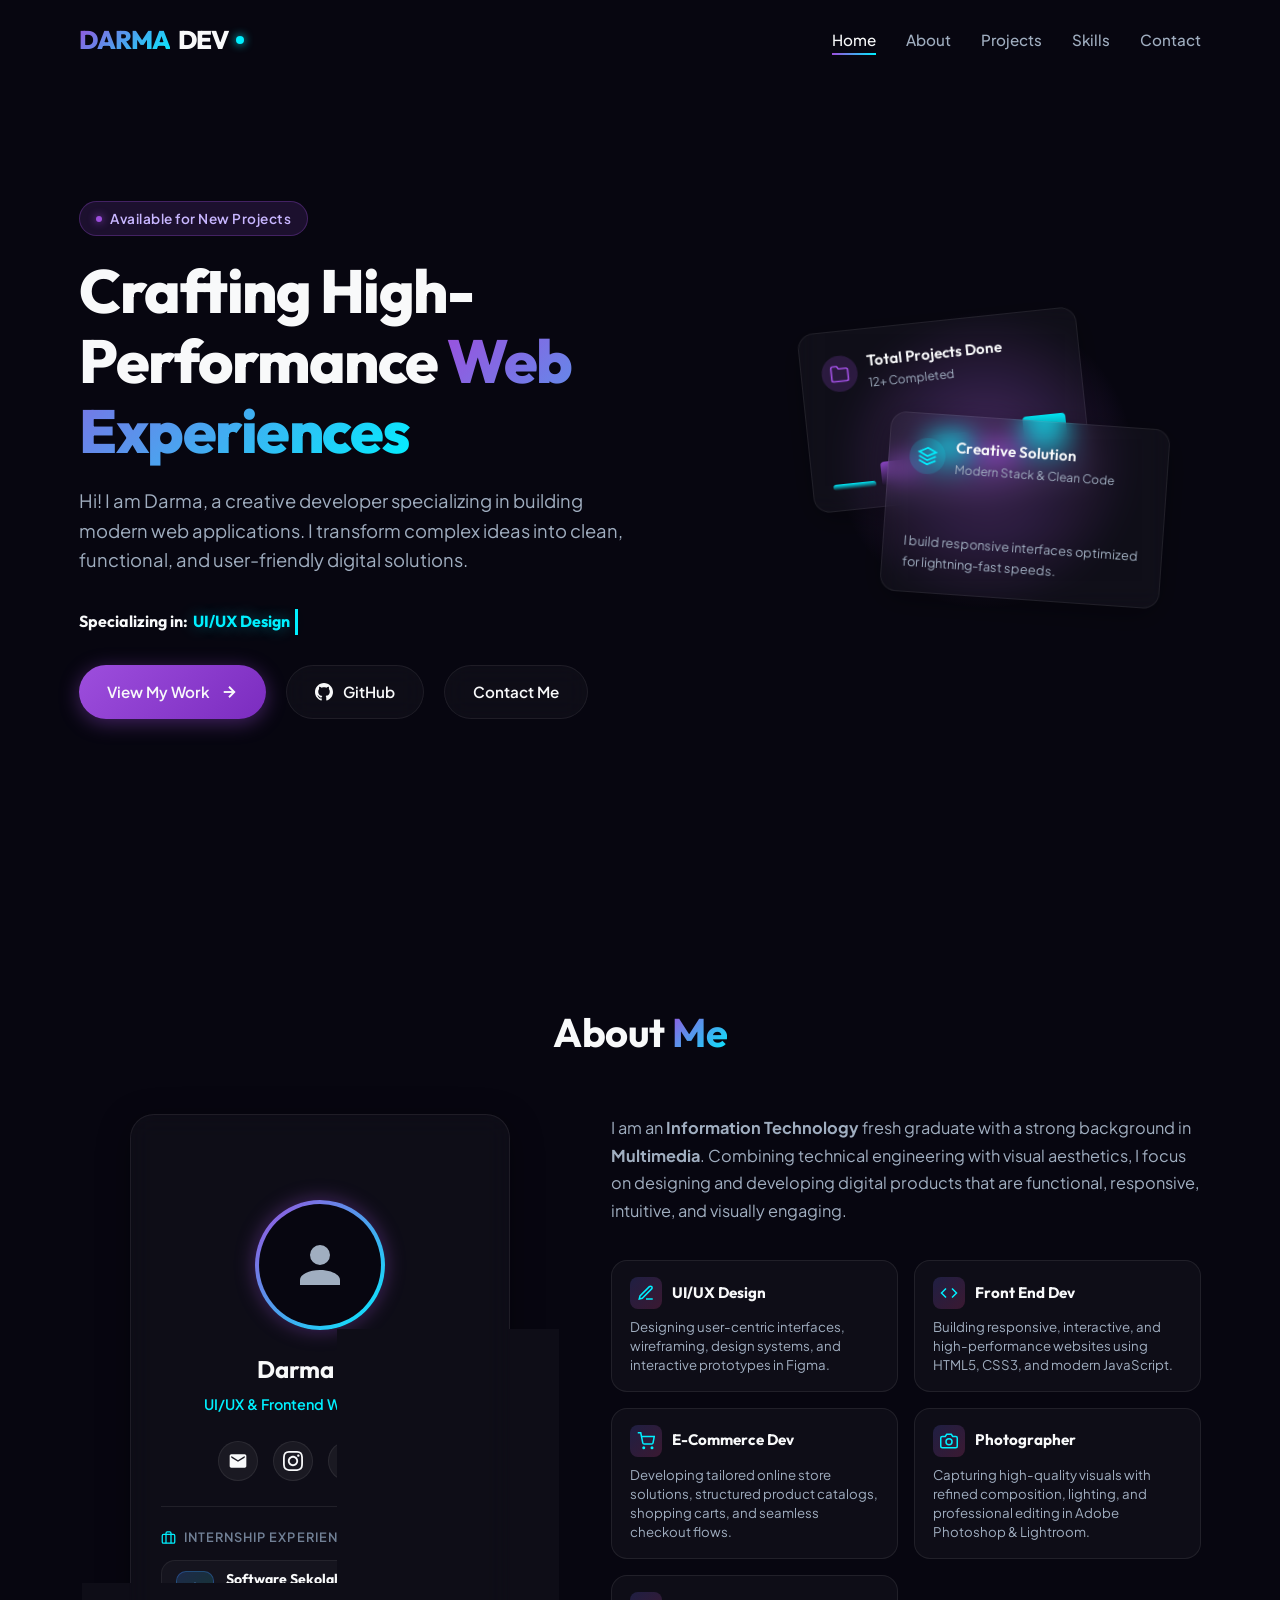
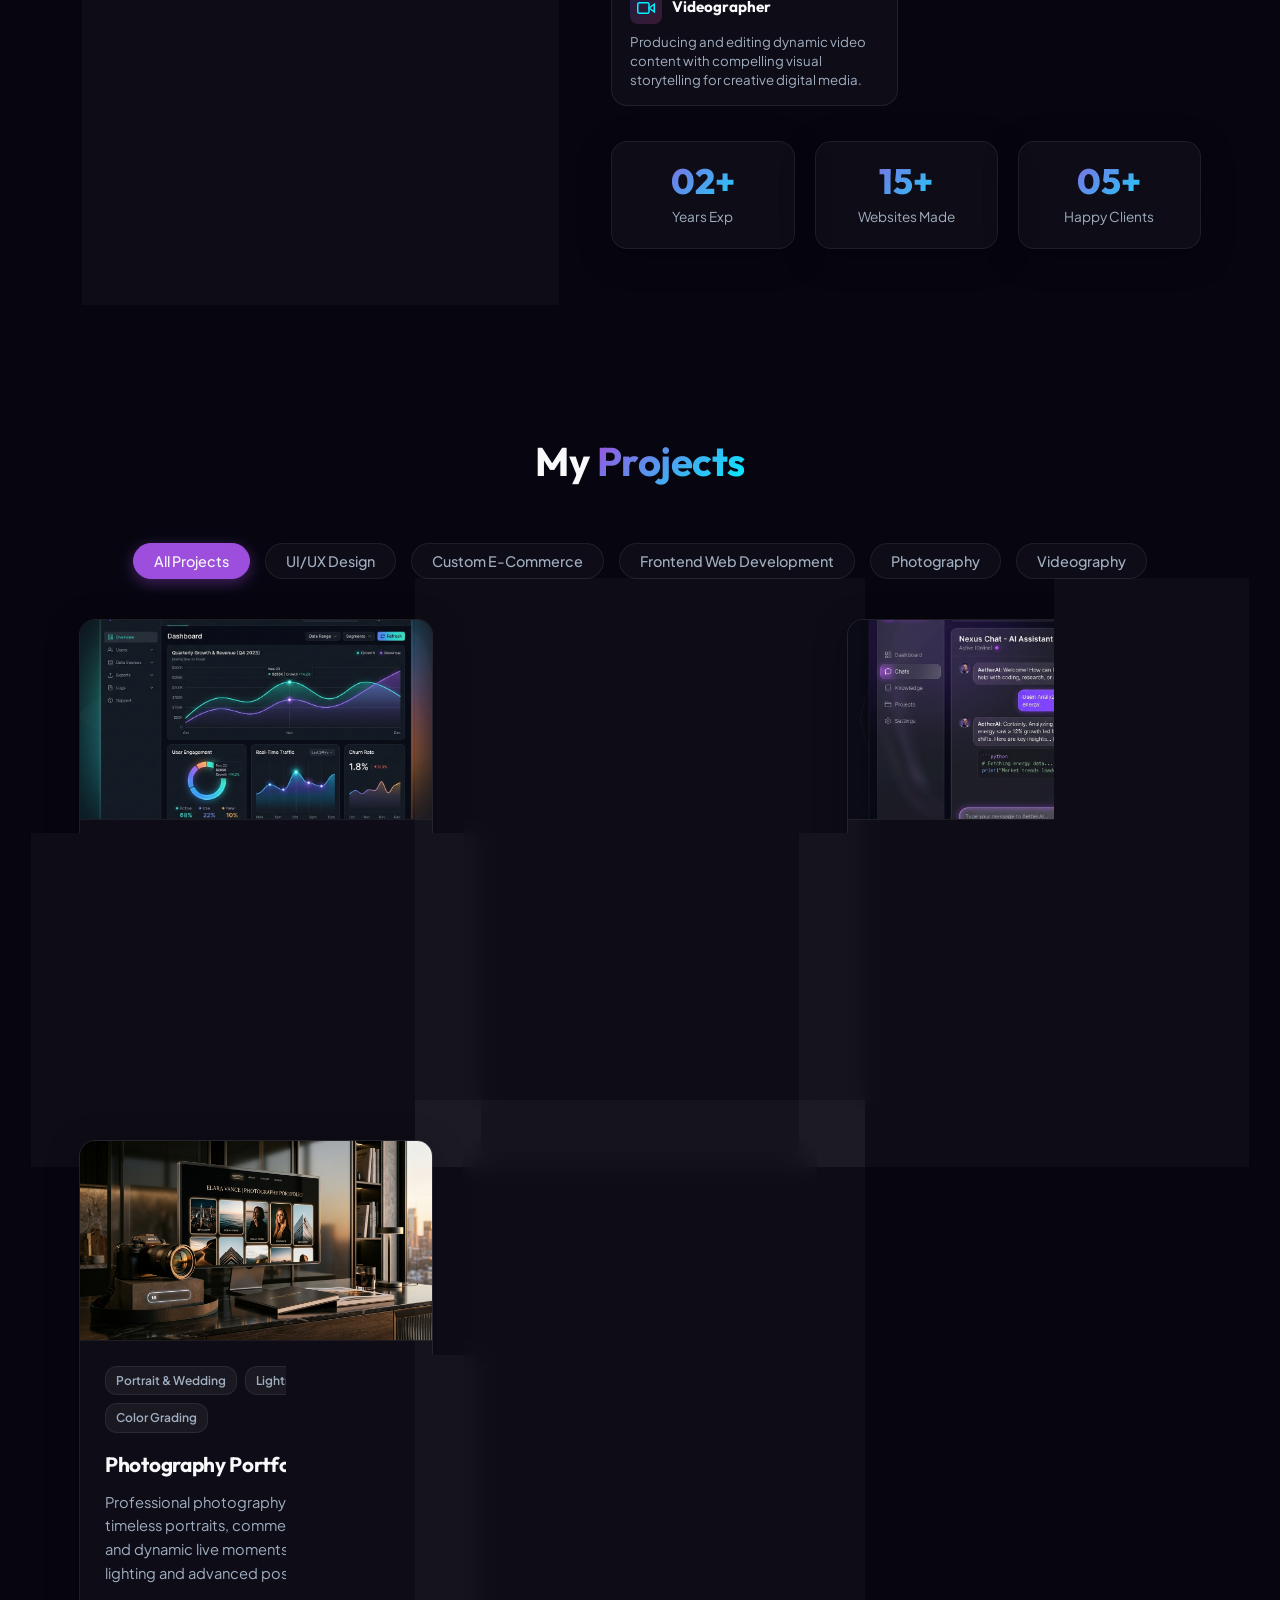
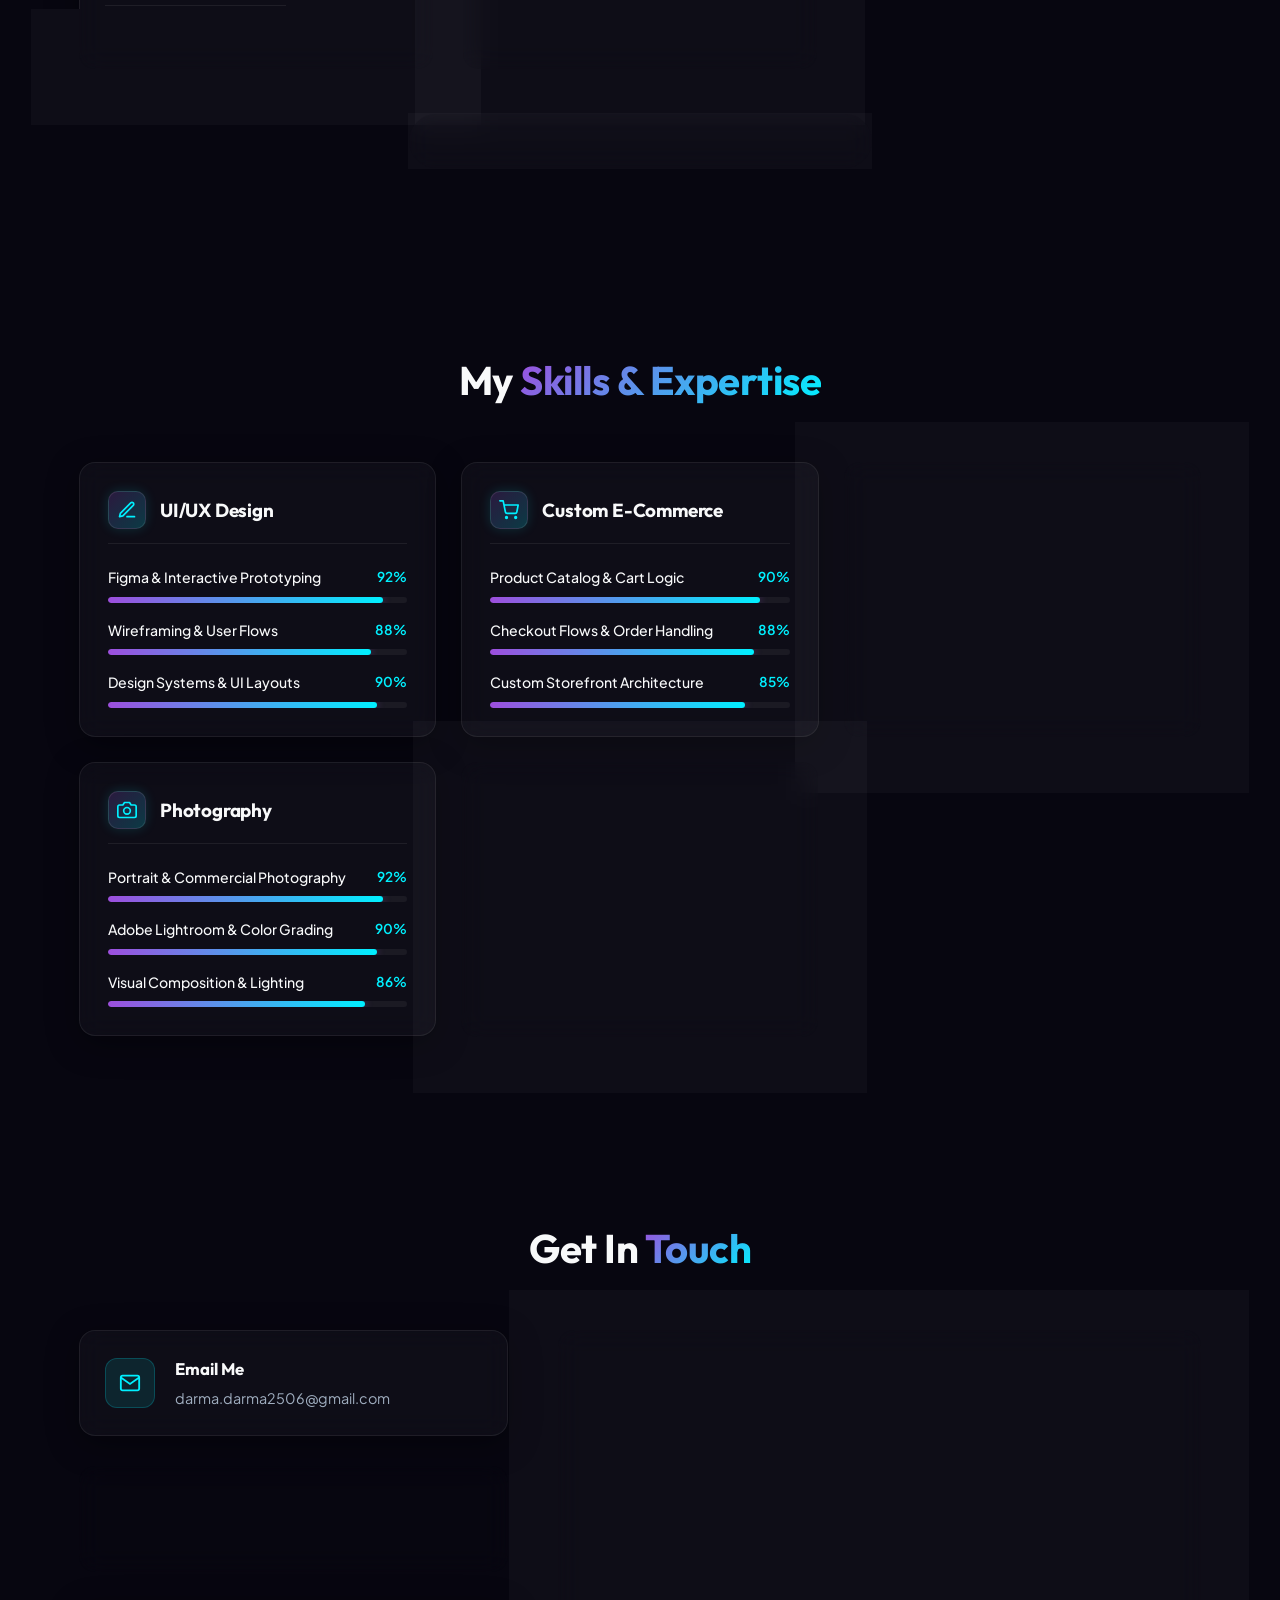
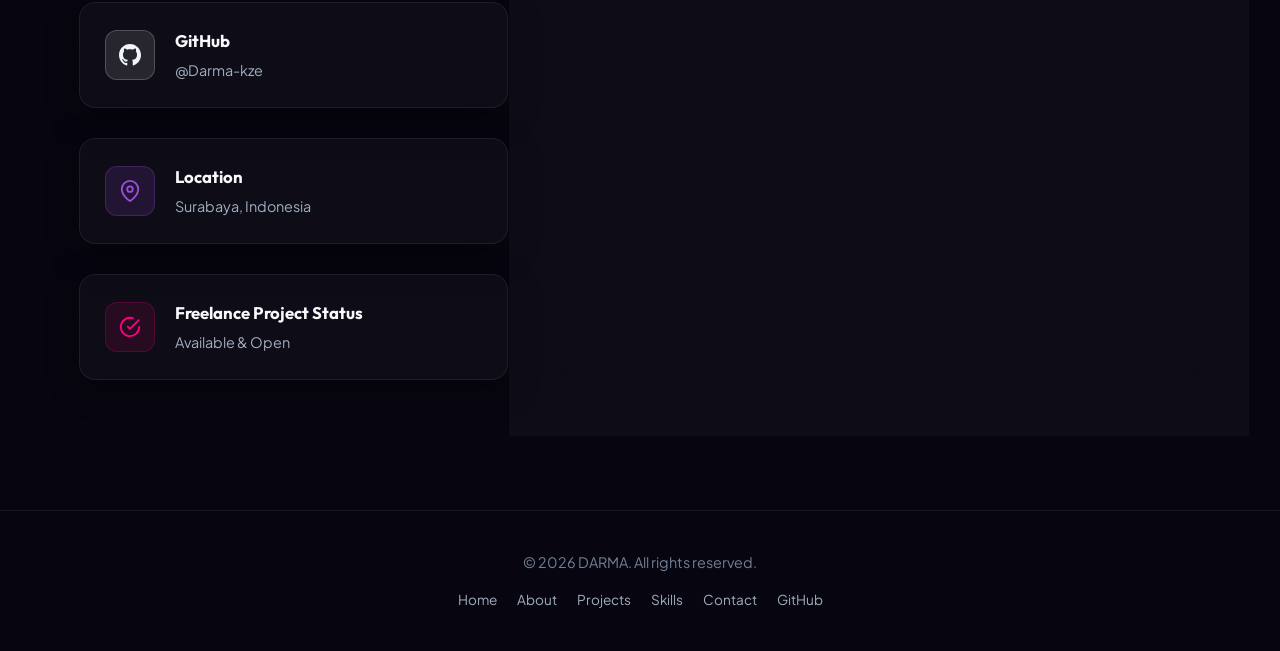
==== index.html @ d7060929 "first commit" ====
<!DOCTYPE html>
<html lang="en">

<head>
  <meta charset="UTF-8">
  <meta name="viewport" content="width=device-width, initial-scale=1.0">
  <title>Darma | Portfolio & Showcase</title>
  <meta name="description"
    content="Welcome to my premium developer portfolio showcasing high-performance websites and interactive digital solutions.">
  <link rel="stylesheet" href="styles.css">
</head>

<body>

  <!-- Background Ambient Glow Shapes -->
  <div class="ambient-glows">
    <div class="glow-1"></div>
    <div class="glow-2"></div>
    <div class="glow-3"></div>
  </div>

  <!-- Header Section -->
  <header id="header">
    <div class="container">
      <a href="#home" class="logo" id="nav-logo">
        <span>DARMA</span>DEV
        <div class="logo-dot"></div>
      </a>

      <div class="menu-btn" id="menu-btn" aria-label="Toggle menu" role="button">
        <span></span>
        <span></span>
        <span></span>
      </div>

      <nav id="nav-bar">
        <ul>
          <li><a href="#home" class="nav-link active" id="link-home">Home</a></li>
          <li><a href="#about" class="nav-link" id="link-about">About</a></li>
          <li><a href="#projects" class="nav-link" id="link-projects">Projects</a></li>
          <li><a href="#skills" class="nav-link" id="link-skills">Skills</a></li>
          <li><a href="#contact" class="nav-link" id="link-contact">Contact</a></li>
        </ul>
      </nav>
    </div>
  </header>

  <!-- Main Content -->
  <main>

    <!-- Hero Section -->
    <section id="home" class="hero">
      <div class="container hero-wrapper">
        <div class="hero-content">
          <div class="hero-tag">Available for New Projects</div>
          <h1>Crafting High-Performance <span class="gradient-text">Web Experiences</span></h1>
          <p>
            Hi! I am Darma, a creative developer specializing in building modern web applications.
            I transform complex ideas into clean, functional, and user-friendly digital solutions.
          </p>
          <div class="typing-wrapper">
            <span>Specializing in:</span>
            <span class="typed-text" id="typed-text"></span>
            <span class="cursor">&nbsp;</span>
          </div>
          <div class="hero-btns">
            <a href="#projects" class="btn btn-primary" id="hero-cta-primary">
              View My Work
              <svg width="18" height="18" viewBox="0 0 24 24" fill="none" stroke="currentColor" stroke-width="2.5">
                <line x1="5" y1="12" x2="19" y2="12"></line>
                <polyline points="12 5 19 12 12 19"></polyline>
              </svg>
            </a>
            <a href="https://github.com/Darma-kze" target="_blank" rel="noopener noreferrer" class="btn btn-secondary" id="hero-cta-github" title="GitHub: @Darma-kze">
              <svg width="18" height="18" fill="currentColor" viewBox="0 0 24 24">
                <path
                  d="M12 0c-6.626 0-12 5.373-12 12 0 5.302 3.438 9.8 8.207 11.387.599.111.793-.261.793-.577v-2.234c-3.338.726-4.033-1.416-4.033-1.416-.546-1.387-1.333-1.756-1.333-1.756-1.089-.745.083-.729.083-.729 1.205.084 1.839 1.237 1.839 1.237 1.07 1.834 2.807 1.304 3.492.997.107-.775.418-1.305.762-1.604-2.665-.305-5.467-1.334-5.467-5.931 0-1.311.469-2.381 1.236-3.221-.124-.303-.535-1.524.117-3.176 0 0 1.008-.322 3.301 1.23.957-.266 1.983-.399 3.003-.404 1.02.005 2.047.138 3.006.404 2.291-1.552 3.297-1.23 3.297-1.23.653 1.653.242 2.874.118 3.176.77.84 1.235 1.911 1.235 3.221 0 4.609-2.807 5.624-5.479 5.921.43.372.823 1.102.823 2.222v3.293c0 .319.192.694.801.576 4.765-1.589 8.199-6.086 8.199-11.386 0-6.627-5.373-12-12-12z" />
              </svg>
              GitHub
            </a>
            <a href="#contact" class="btn btn-secondary" id="hero-cta-secondary">Contact Me</a>
          </div>
        </div>

        <!-- Floating Glassmorphic Art Mockups for Visual WoW Factor -->
        <div class="hero-art">
          <div class="art-container">
            <div class="art-circle"></div>

            <div class="glass-card art-card art-card-1">
              <div class="art-badge">
                <div class="art-badge-icon">
                  <svg width="20" height="20" viewBox="0 0 24 24" fill="none" stroke="currentColor" stroke-width="2">
                    <path d="M22 19a2 2 0 0 1-2 2H4a2 2 0 0 1-2-2V5a2 2 0 0 1 2-2h5l2 3h9a2 2 0 0 1 2 2z"></path>
                  </svg>
                </div>
                <div class="art-badge-info">
                  <h4>Total Projects Done</h4>
                  <p>12+ Completed</p>
                </div>
              </div>
              <div class="art-graph">
                <div class="art-graph-bar"></div>
                <div class="art-graph-bar"></div>
                <div class="art-graph-bar"></div>
                <div class="art-graph-bar"></div>
                <div class="art-graph-bar"></div>
              </div>
            </div>

            <div class="glass-card art-card art-card-2">
              <div class="art-badge">
                <div class="art-badge-icon" style="color:var(--secondary); background:rgba(0, 240, 255, 0.15);">
                  <svg width="20" height="20" viewBox="0 0 24 24" fill="none" stroke="currentColor" stroke-width="2">
                    <polygon points="12 2 2 7 12 12 22 7 12 2"></polygon>
                    <polyline points="2 17 12 22 22 17"></polyline>
                    <polyline points="2 12 12 17 22 12"></polyline>
                  </svg>
                </div>
                <div class="art-badge-info">
                  <h4>Creative Solution</h4>
                  <p>Modern Stack & Clean Code</p>
                </div>
              </div>
              <p style="font-size: 0.8rem; color: var(--text-secondary); margin-top: 10px;">
                I build responsive interfaces optimized for lightning-fast speeds.
              </p>
            </div>

          </div>
        </div>
      </div>
    </section>

    <!-- About Section -->
    <section id="about">
      <div class="container">
        <h2 class="section-title">About <span>Me</span></h2>

        <div class="about-wrapper">
          <div class="about-img-wrapper">
            <div class="glass-card about-card">
              <div class="profile-img-container">
                <div class="profile-img">
                  <img src="https://avatars.githubusercontent.com/u/173323240?v=4" alt="Darma GitHub Avatar"
                    onerror="this.style.display='none'; document.getElementById('profile-default-svg').style.display='block';">
                  <svg id="profile-default-svg" viewBox="0 0 24 24" style="display: none;">
                    <path
                      d="M12,4A4,4 0 0,1 16,8A4,4 0 0,1 12,12A4,4 0 0,1 8,8A4,4 0 0,1 12,4M12,14C16.42,14 20,15.79 20,18V20H4V18C4,15.79 7.58,14 12,14Z" />
                  </svg>
                </div>
                <div class="profile-glow"></div>
              </div>
              <h3>Darma Dev</h3>
              <p class="role">UI/UX & Frontend Web Developer</p>

              <div class="social-links">
                <a href="mailto:darma.darma2506@gmail.com" class="social-icon" aria-label="Gmail"
                  title="Gmail: darma.darma2506@gmail.com">
                  <svg width="20" height="20" fill="currentColor" viewBox="0 0 24 24">
                    <path
                      d="M20 4H4c-1.1 0-1.99.9-1.99 2L2 18c0 1.1.9 2 2 2h16c1.1 0 2-.9 2-2V6c0-1.1-.9-2-2-2zm0 4l-8 5-8-5V6l8 5 8-5v2z" />
                  </svg>
                </a>
                <a href="https://www.instagram.com/adarmaen" target="_blank" rel="noopener noreferrer"
                  class="social-icon" aria-label="Instagram" title="Instagram: @adarmaen">
                  <svg width="20" height="20" fill="currentColor" viewBox="0 0 24 24">
                    <path
                      d="M12 2.163c3.204 0 3.584.012 4.85.07 3.252.148 4.771 1.691 4.919 4.919.058 1.265.069 1.645.069 4.849 0 3.205-.012 3.584-.069 4.849-.149 3.225-1.664 4.771-4.919 4.919-1.266.058-1.644.07-4.85.07-3.204 0-3.584-.012-4.849-.07-3.26-.149-4.771-1.699-4.919-4.92-.058-1.265-.07-1.644-.07-4.849 0-3.204.013-3.583.07-4.849.149-3.227 1.664-4.771 4.919-4.919 1.266-.057 1.645-.069 4.849-.069zm0-2.163c-3.259 0-3.667.014-4.947.072-4.358.2-6.78 2.618-6.98 6.98-.059 1.281-.073 1.689-.073 4.948 0 3.259.014 3.668.072 4.948.2 4.358 2.618 6.78 6.98 6.98 1.281.058 1.689.072 4.948.072 3.259 0 3.668-.014 4.948-.072 4.354-.2 6.782-2.618 6.979-6.98.059-1.28.073-1.689.073-4.948 0-3.259-.014-3.667-.072-4.947-.196-4.354-2.617-6.78-6.979-6.98-1.281-.059-1.69-.073-4.949-.073zm0 5.838c-3.403 0-6.162 2.759-6.162 6.162s2.759 6.163 6.162 6.163 6.162-2.759 6.162-6.163c0-3.403-2.759-6.162-6.162-6.162zm0 10.162c-2.209 0-4-1.79-4-4 0-2.209 1.791-4 4-4s4 1.791 4 4c0 2.21-1.791 4-4 4zm6.406-11.845c-.796 0-1.441.645-1.441 1.44s.645 1.44 1.441 1.44c.795 0 1.439-.645 1.439-1.44s-.644-1.44-1.439-1.44z" />
                  </svg>
                </a>
                <a href="https://github.com/Darma-kze" target="_blank" rel="noopener noreferrer"
                  class="social-icon" aria-label="GitHub" title="GitHub: @Darma-kze">
                  <svg width="20" height="20" fill="currentColor" viewBox="0 0 24 24">
                    <path
                      d="M12 0c-6.626 0-12 5.373-12 12 0 5.302 3.438 9.8 8.207 11.387.599.111.793-.261.793-.577v-2.234c-3.338.726-4.033-1.416-4.033-1.416-.546-1.387-1.333-1.756-1.333-1.756-1.089-.745.083-.729.083-.729 1.205.084 1.839 1.237 1.839 1.237 1.07 1.834 2.807 1.304 3.492.997.107-.775.418-1.305.762-1.604-2.665-.305-5.467-1.334-5.467-5.931 0-1.311.469-2.381 1.236-3.221-.124-.303-.535-1.524.117-3.176 0 0 1.008-.322 3.301 1.23.957-.266 1.983-.399 3.003-.404 1.02.005 2.047.138 3.006.404 2.291-1.552 3.297-1.23 3.297-1.23.653 1.653.242 2.874.118 3.176.77.84 1.235 1.911 1.235 3.221 0 4.609-2.807 5.624-5.479 5.921.43.372.823 1.102.823 2.222v3.293c0 .319.192.694.801.576 4.765-1.589 8.199-6.086 8.199-11.386 0-6.627-5.373-12-12-12z" />
                  </svg>
                </a>
                <a href="#" class="social-icon" aria-label="LinkedIn">
                  <svg width="20" height="20" fill="currentColor" viewBox="0 0 24 24">
                    <path
                      d="M19 0h-14c-2.761 0-5 2.239-5 5v14c0 2.761 2.239 5 5 5h14c2.762 0 5-2.239 5-5v-14c0-2.761-2.238-5-5-5zm-11 19h-3v-11h3v11zm-1.5-12.268c-.966 0-1.75-.779-1.75-1.75s.784-1.75 1.75-1.75 1.75.779 1.75 1.75-.784 1.75-1.75 1.75zm13.5 12.268h-3v-5.604c0-3.368-4-3.113-4 0v5.604h-3v-11h3v1.765c1.396-2.586 7-2.777 7 2.476v6.759z" />
                  </svg>
                </a>
              </div>

              <!-- Internship Experience Section -->
              <div class="card-experience">
                <div class="exp-title">
                  <svg width="15" height="15" viewBox="0 0 24 24" fill="none" stroke="currentColor" stroke-width="2">
                    <rect x="2" y="7" width="20" height="14" rx="2" ry="2"></rect>
                    <path d="M16 21V5a2 2 0 0 0-2-2h-4a2 2 0 0 0-2 2v16"></path>
                  </svg>
                  <span>Internship Experience</span>
                </div>

                <div class="exp-list">
                  <a href="https://softwaresekolah.com/" target="_blank" rel="noopener noreferrer" class="exp-item" title="Visit Software Sekolah Website">
                    <div class="exp-logo logo-softwaresekolah">
                      <!-- Software Sekolah Logo Icon (Graduation Cap + Code) -->
                      <svg width="22" height="22" viewBox="0 0 24 24" fill="none" stroke="currentColor" stroke-width="2">
                        <path d="M22 10v6M2 10l10-5 10 5-10 5z"></path>
                        <path d="M6 12v5c3 3 9 3 12 0v-5"></path>
                      </svg>
                    </div>
                    <div class="exp-info">
                      <h5>Software Sekolah</h5>
                      <span class="exp-role">Intern Developer & Design</span>
                    </div>
                    <div class="exp-arrow">
                      <svg width="14" height="14" viewBox="0 0 24 24" fill="none" stroke="currentColor" stroke-width="2.5">
                        <path d="M7 17L17 7"></path>
                        <path d="M7 7h10v10"></path>
                      </svg>
                    </div>
                  </a>

                  <a href="https://inosoft.id/" target="_blank" rel="noopener noreferrer" class="exp-item" title="Visit PT. Inosoft Trans Sistem Website">
                    <div class="exp-logo logo-inosoft">
                      <!-- Inosoft Trans Sistem Logo Icon (Tech Grid System) -->
                      <svg width="22" height="22" viewBox="0 0 24 24" fill="none" stroke="currentColor" stroke-width="2">
                        <rect x="3" y="3" width="7" height="7" rx="1.5"></rect>
                        <rect x="14" y="3" width="7" height="7" rx="1.5"></rect>
                        <rect x="3" y="14" width="7" height="7" rx="1.5"></rect>
                        <rect x="14" y="14" width="7" height="7" rx="1.5"></rect>
                      </svg>
                    </div>
                    <div class="exp-info">
                      <h5>PT. Inosoft Trans Sistem</h5>
                      <span class="exp-role">Software Engineer Intern</span>
                    </div>
                    <div class="exp-arrow">
                      <svg width="14" height="14" viewBox="0 0 24 24" fill="none" stroke="currentColor" stroke-width="2.5">
                        <path d="M7 17L17 7"></path>
                        <path d="M7 7h10v10"></path>
                      </svg>
                    </div>
                  </a>

                  <a href="https://www.instagram.com/cortezphotography/" target="_blank" rel="noopener noreferrer" class="exp-item" title="Visit Cortez Photography Instagram">
                    <div class="exp-logo logo-cortez">
                      <!-- Cortez Photography Logo Icon (Camera Aperture / Lens) -->
                      <svg width="22" height="22" viewBox="0 0 24 24" fill="none" stroke="currentColor" stroke-width="2">
                        <path d="M23 19a2 2 0 0 1-2 2H3a2 2 0 0 1-2-2V8a2 2 0 0 1 2-2h4l2-3h6l2 3h4a2 2 0 0 1 2 2z"></path>
                        <circle cx="12" cy="13" r="4"></circle>
                      </svg>
                    </div>
                    <div class="exp-info">
                      <h5>Cortez Photography</h5>
                      <span class="exp-role">Photography & Media Intern</span>
                    </div>
                    <div class="exp-arrow">
                      <svg width="14" height="14" viewBox="0 0 24 24" fill="none" stroke="currentColor" stroke-width="2.5">
                        <path d="M7 17L17 7"></path>
                        <path d="M7 7h10v10"></path>
                      </svg>
                    </div>
                  </a>
                </div>
              </div>
            </div>
          </div>

          <div class="about-info">
            <p class="about-bio">
              I am an <strong>Information Technology</strong> fresh graduate with a strong background in <strong>Multimedia</strong>. Combining technical engineering with visual aesthetics, I focus on designing and developing digital products that are functional, responsive, intuitive, and visually engaging.
            </p>

            <!-- Focus Pillars -->
            <div class="about-pillars">
              <div class="pillar-card">
                <div class="pillar-header">
                  <div class="pillar-icon">
                    <svg viewBox="0 0 24 24" fill="none" stroke="currentColor" stroke-width="2">
                      <path d="M12 20h9"></path>
                      <path d="M16.5 3.5a2.121 2.121 0 0 1 3 3L7 19l-4 1 1-4L16.5 3.5z"></path>
                    </svg>
                  </div>
                  <h4>UI/UX Design</h4>
                </div>
                <p>Designing user-centric interfaces, wireframing, design systems, and interactive prototypes in Figma.</p>
              </div>

              <div class="pillar-card">
                <div class="pillar-header">
                  <div class="pillar-icon">
                    <svg viewBox="0 0 24 24" fill="none" stroke="currentColor" stroke-width="2">
                      <polyline points="16 18 22 12 16 6"></polyline>
                      <polyline points="8 6 2 12 8 18"></polyline>
                    </svg>
                  </div>
                  <h4>Front End Dev</h4>
                </div>
                <p>Building responsive, interactive, and high-performance websites using HTML5, CSS3, and modern JavaScript.</p>
              </div>

              <div class="pillar-card">
                <div class="pillar-header">
                  <div class="pillar-icon">
                    <svg viewBox="0 0 24 24" fill="none" stroke="currentColor" stroke-width="2">
                      <circle cx="9" cy="21" r="1"></circle>
                      <circle cx="20" cy="21" r="1"></circle>
                      <path d="M1 1h4l2.68 13.39a2 2 0 0 0 2 1.61h9.72a2 2 0 0 0 2-1.61L23 6H6"></path>
                    </svg>
                  </div>
                  <h4>E-Commerce Dev</h4>
                </div>
                <p>Developing tailored online store solutions, structured product catalogs, shopping carts, and seamless checkout flows.</p>
              </div>

              <div class="pillar-card">
                <div class="pillar-header">
                  <div class="pillar-icon">
                    <svg viewBox="0 0 24 24" fill="none" stroke="currentColor" stroke-width="2">
                      <path d="M23 19a2 2 0 0 1-2 2H3a2 2 0 0 1-2-2V8a2 2 0 0 1 2-2h4l2-3h6l2 3h4a2 2 0 0 1 2 2z"></path>
                      <circle cx="12" cy="13" r="4"></circle>
                    </svg>
                  </div>
                  <h4>Photographer</h4>
                </div>
                <p>Capturing high-quality visuals with refined composition, lighting, and professional editing in Adobe Photoshop & Lightroom.</p>
              </div>

              <div class="pillar-card">
                <div class="pillar-header">
                  <div class="pillar-icon">
                    <svg viewBox="0 0 24 24" fill="none" stroke="currentColor" stroke-width="2">
                      <polygon points="23 7 16 12 23 17 23 7"></polygon>
                      <rect x="1" y="5" width="15" height="14" rx="2" ry="2"></rect>
                    </svg>
                  </div>
                  <h4>Videographer</h4>
                </div>
                <p>Producing and editing dynamic video content with compelling visual storytelling for creative digital media.</p>
              </div>
            </div>

            <div class="about-stats">
              <div class="glass-card stat-item">
                <h4>02+</h4>
                <p>Years Exp</p>
              </div>
              <div class="glass-card stat-item">
                <h4>15+</h4>
                <p>Websites Made</p>
              </div>
              <div class="glass-card stat-item">
                <h4>05+</h4>
                <p>Happy Clients</p>
              </div>
            </div>
          </div>
        </div>
      </div>
    </section>

    <!-- Projects Section -->
    <section id="projects">
      <div class="container">
        <h2 class="section-title">My <span>Projects</span></h2>

        <div class="projects-filter">
          <button class="filter-btn active" data-filter="all" id="btn-filter-all">All Projects</button>
          <button class="filter-btn" data-filter="uiux" id="btn-filter-uiux">UI/UX Design</button>
          <button class="filter-btn" data-filter="ecommerce" id="btn-filter-ecom">Custom E-Commerce</button>
          <button class="filter-btn" data-filter="frontend" id="btn-filter-frontend">Frontend Web Development</button>
          <button class="filter-btn" data-filter="photography" id="btn-filter-photo">Photography</button>
          <button class="filter-btn" data-filter="videography" id="btn-filter-video">Videography</button>
        </div>

        <div class="projects-grid" id="projects-grid">

          <!-- Project 1: UI/UX Design -->
          <div class="glass-card project-card" data-category="uiux">
            <div class="project-img-wrapper">
              <img src="assets/project_saas.png" alt="UI/UX Design Showcase Mockup">
              <div class="project-overlay">
                <a href="project-uiux.html" class="project-link-btn" aria-label="Demo Link" title="Lihat Detail Proyek">
                  <svg width="22" height="22" viewBox="0 0 24 24" fill="none" stroke="currentColor" stroke-width="2">
                    <path d="M18 13v6a2 2 0 0 1-2 2H5a2 2 0 0 1-2-2V8a2 2 0 0 1 2-2h6"></path>
                    <polyline points="15 3 21 3 21 9"></polyline>
                    <line x1="10" y1="14" x2="21" y2="3"></line>
                  </svg>
                </a>
                <a href="https://github.com/Darma-kze" target="_blank" rel="noopener noreferrer" class="project-link-btn" aria-label="GitHub Repository" title="GitHub Code">
                  <svg width="20" height="20" fill="currentColor" viewBox="0 0 24 24">
                    <path d="M12 0c-6.626 0-12 5.373-12 12 0 5.302 3.438 9.8 8.207 11.387.599.111.793-.261.793-.577v-2.234c-3.338.726-4.033-1.416-4.033-1.416-.546-1.387-1.333-1.756-1.333-1.756-1.089-.745.083-.729.083-.729 1.205.084 1.839 1.237 1.839 1.237 1.07 1.834 2.807 1.304 3.492.997.107-.775.418-1.305.762-1.604-2.665-.305-5.467-1.334-5.467-5.931 0-1.311.469-2.381 1.236-3.221-.124-.303-.535-1.524.117-3.176 0 0 1.008-.322 3.301 1.23.957-.266 1.983-.399 3.003-.404 1.02.005 2.047.138 3.006.404 2.291-1.552 3.297-1.23 3.297-1.23.653 1.653.242 2.874.118 3.176.77.84 1.235 1.911 1.235 3.221 0 4.609-2.807 5.624-5.479 5.921.43.372.823 1.102.823 2.222v3.293c0 .319.192.694.801.576 4.765-1.589 8.199-6.086 8.199-11.386 0-6.627-5.373-12-12-12z"/>
                  </svg>
                </a>
              </div>
            </div>
            <div class="project-content">
              <div class="project-tags">
                <span class="project-tag">Figma</span>
                <span class="project-tag">UI/UX Design</span>
                <span class="project-tag">Prototyping</span>
              </div>
              <h3>UI/UX Design</h3>
              <p>Modern, intuitive, and functional user interface and experience design with a focus on user research, wireframing, and interactive prototypes.</p>
              <div class="project-footer">
                <a href="project-uiux.html" class="project-view-more">
                  Learn More
                  <svg width="14" height="14" viewBox="0 0 24 24" fill="none" stroke="currentColor" stroke-width="2">
                    <line x1="5" y1="12" x2="19" y2="12"></line>
                    <polyline points="12 5 19 12 12 19"></polyline>
                  </svg>
                </a>
              </div>
            </div>
          </div>

          <!-- Project 2: Custom E-Commerce -->
          <div class="glass-card project-card" data-category="ecommerce">
            <div class="project-img-wrapper">
              <img src="assets/project_ecom.png" alt="Custom E-Commerce Platform Mockup">
              <div class="project-overlay">
                <a href="project-ecommerce.html" class="project-link-btn" aria-label="Demo Link" title="Lihat Detail Proyek">
                  <svg width="22" height="22" viewBox="0 0 24 24" fill="none" stroke="currentColor" stroke-width="2">
                    <path d="M18 13v6a2 2 0 0 1-2 2H5a2 2 0 0 1-2-2V8a2 2 0 0 1 2-2h6"></path>
                    <polyline points="15 3 21 3 21 9"></polyline>
                    <line x1="10" y1="14" x2="21" y2="3"></line>
                  </svg>
                </a>
                <a href="https://github.com/Darma-kze/ARR_Cafe" target="_blank" rel="noopener noreferrer" class="project-link-btn" aria-label="GitHub Repository" title="GitHub Code">
                  <svg width="20" height="20" fill="currentColor" viewBox="0 0 24 24">
                    <path d="M12 0c-6.626 0-12 5.373-12 12 0 5.302 3.438 9.8 8.207 11.387.599.111.793-.261.793-.577v-2.234c-3.338.726-4.033-1.416-4.033-1.416-.546-1.387-1.333-1.756-1.333-1.756-1.089-.745.083-.729.083-.729 1.205.084 1.839 1.237 1.839 1.237 1.07 1.834 2.807 1.304 3.492.997.107-.775.418-1.305.762-1.604-2.665-.305-5.467-1.334-5.467-5.931 0-1.311.469-2.381 1.236-3.221-.124-.303-.535-1.524.117-3.176 0 0 1.008-.322 3.301 1.23.957-.266 1.983-.399 3.003-.404 1.02.005 2.047.138 3.006.404 2.291-1.552 3.297-1.23 3.297-1.23.653 1.653.242 2.874.118 3.176.77.84 1.235 1.911 1.235 3.221 0 4.609-2.807 5.624-5.479 5.921.43.372.823 1.102.823 2.222v3.293c0 .319.192.694.801.576 4.765-1.589 8.199-6.086 8.199-11.386 0-6.627-5.373-12-12-12z"/>
                  </svg>
                </a>
              </div>
            </div>
            <div class="project-content">
              <div class="project-tags">
                <span class="project-tag">HTML</span>
                <span class="project-tag">CSS</span>
                <span class="project-tag">JavaScript</span>
              </div>
              <h3>Custom E-Commerce</h3>
              <p>Responsive custom e-commerce web platform featuring interactive shopping carts, structured product catalogs, and optimized checkout workflows.</p>
              <div class="project-footer">
                <a href="project-ecommerce.html" class="project-view-more">
                  Learn More
                  <svg width="14" height="14" viewBox="0 0 24 24" fill="none" stroke="currentColor" stroke-width="2">
                    <line x1="5" y1="12" x2="19" y2="12"></line>
                    <polyline points="12 5 19 12 12 19"></polyline>
                  </svg>
                </a>
              </div>
            </div>
          </div>

          <!-- Project 3: Frontend Web Development -->
          <div class="glass-card project-card" data-category="frontend">
            <div class="project-img-wrapper">
              <img src="assets/project_ai.png" alt="Frontend Web Development Mockup">
              <div class="project-overlay">
                <a href="project-frontend.html" class="project-link-btn" aria-label="Demo Link" title="Lihat Detail Proyek">
                  <svg width="22" height="22" viewBox="0 0 24 24" fill="none" stroke="currentColor" stroke-width="2">
                    <path d="M18 13v6a2 2 0 0 1-2 2H5a2 2 0 0 1-2-2V8a2 2 0 0 1 2-2h6"></path>
                    <polyline points="15 3 21 3 21 9"></polyline>
                    <line x1="10" y1="14" x2="21" y2="3"></line>
                  </svg>
                </a>
                <a href="https://github.com/Darma-kze/cvdarmawebporto" target="_blank" rel="noopener noreferrer" class="project-link-btn" aria-label="GitHub Repository" title="GitHub Code">
                  <svg width="20" height="20" fill="currentColor" viewBox="0 0 24 24">
                    <path d="M12 0c-6.626 0-12 5.373-12 12 0 5.302 3.438 9.8 8.207 11.387.599.111.793-.261.793-.577v-2.234c-3.338.726-4.033-1.416-4.033-1.416-.546-1.387-1.333-1.756-1.333-1.756-1.089-.745.083-.729.083-.729 1.205.084 1.839 1.237 1.839 1.237 1.07 1.834 2.807 1.304 3.492.997.107-.775.418-1.305.762-1.604-2.665-.305-5.467-1.334-5.467-5.931 0-1.311.469-2.381 1.236-3.221-.124-.303-.535-1.524.117-3.176 0 0 1.008-.322 3.301 1.23.957-.266 1.983-.399 3.003-.404 1.02.005 2.047.138 3.006.404 2.291-1.552 3.297-1.23 3.297-1.23.653 1.653.242 2.874.118 3.176.77.84 1.235 1.911 1.235 3.221 0 4.609-2.807 5.624-5.479 5.921.43.372.823 1.102.823 2.222v3.293c0 .319.192.694.801.576 4.765-1.589 8.199-6.086 8.199-11.386 0-6.627-5.373-12-12-12z"/>
                  </svg>
                </a>
              </div>
            </div>
            <div class="project-content">
              <div class="project-tags">
                <span class="project-tag">HTML5 / CSS3</span>
                <span class="project-tag">Vanilla JS</span>
                <span class="project-tag">Responsive UI</span>
              </div>
              <h3>Frontend Web Development</h3>
              <p>High-performance, interactive modern frontend web applications with cross-device responsiveness, smooth animations, and clean code architecture.</p>
              <div class="project-footer">
                <a href="project-frontend.html" class="project-view-more">
                  Learn More
                  <svg width="14" height="14" viewBox="0 0 24 24" fill="none" stroke="currentColor" stroke-width="2">
                    <line x1="5" y1="12" x2="19" y2="12"></line>
                    <polyline points="12 5 19 12 12 19"></polyline>
                  </svg>
                </a>
              </div>
            </div>
          </div>

          <!-- Project 4: Photography Portfolio -->
          <div class="glass-card project-card" data-category="photography">
            <div class="project-img-wrapper">
              <img src="assets/project_photo.png" alt="Photography Portfolio Showcase Mockup">
              <div class="project-overlay">
                <a href="project-photography.html" class="project-link-btn" aria-label="Demo Link" title="Lihat Detail Proyek">
                  <svg width="22" height="22" viewBox="0 0 24 24" fill="none" stroke="currentColor" stroke-width="2">
                    <path d="M18 13v6a2 2 0 0 1-2 2H5a2 2 0 0 1-2-2V8a2 2 0 0 1 2-2h6"></path>
                    <polyline points="15 3 21 3 21 9"></polyline>
                    <line x1="10" y1="14" x2="21" y2="3"></line>
                  </svg>
                </a>
                <a href="https://www.instagram.com/cortezphotography/" target="_blank" rel="noopener noreferrer" class="project-link-btn" aria-label="Instagram Link" title="Instagram Profile">
                  <svg width="20" height="20" fill="currentColor" viewBox="0 0 24 24">
                    <path d="M12 2.163c3.204 0 3.584.012 4.85.07 3.252.148 4.771 1.691 4.919 4.919.058 1.265.069 1.645.069 4.849 0 3.205-.012 3.584-.069 4.849-.149 3.225-1.664 4.771-4.919 4.919-1.266.058-1.644.07-4.85.07-3.204 0-3.584-.012-4.849-.07-3.26-.149-4.771-1.699-4.919-4.92-.058-1.265-.07-1.644-.07-4.849 0-3.204.013-3.583.07-4.849.149-3.227 1.664-4.771 4.919-4.919 1.266-.057 1.645-.069 4.849-.069zm0-2.163c-3.259 0-3.667.014-4.947.072-4.358.2-6.78 2.618-6.98 6.98-.059 1.281-.073 1.689-.073 4.948 0 3.259.014 3.668.072 4.948.2 4.358 2.618 6.78 6.98 6.98 1.281.058 1.689.072 4.948.072 3.259 0 3.668-.014 4.948-.072 4.354-.2 6.782-2.618 6.979-6.98.059-1.28.073-1.689.073-4.948 0-3.259-.014-3.667-.072-4.947-.196-4.354-2.617-6.78-6.979-6.98-1.281-.059-1.69-.073-4.949-.073zm0 5.838c-3.403 0-6.162 2.759-6.162 6.162s2.759 6.163 6.162 6.163 6.162-2.759 6.162-6.163c0-3.403-2.759-6.162-6.162-6.162zm0 10.162c-2.209 0-4-1.79-4-4 0-2.209 1.791-4 4-4s4 1.791 4 4c0 2.21-1.791 4-4 4zm6.406-11.845c-.796 0-1.441.645-1.441 1.44s.645 1.44 1.441 1.44c.795 0 1.439-.645 1.439-1.44s-.644-1.44-1.439-1.44z"/>
                  </svg>
                </a>
              </div>
            </div>
            <div class="project-content">
              <div class="project-tags">
                <span class="project-tag">Portrait & Wedding</span>
                <span class="project-tag">Lightroom</span>
                <span class="project-tag">Color Grading</span>
              </div>
              <h3>Photography Portfolio</h3>
              <p>Professional photography capturing timeless portraits, commercial sessions, and dynamic live moments with refined lighting and advanced post-processing.</p>
              <div class="project-footer">
                <a href="project-photography.html" class="project-view-more">
                  Learn More
                  <svg width="14" height="14" viewBox="0 0 24 24" fill="none" stroke="currentColor" stroke-width="2">
                    <line x1="5" y1="12" x2="19" y2="12"></line>
                    <polyline points="12 5 19 12 12 19"></polyline>
                  </svg>
                </a>
              </div>
            </div>
          </div>

          <!-- Project 5: Videography & Production -->
          <div class="glass-card project-card" data-category="videography">
            <div class="project-img-wrapper">
              <img src="assets/project_video.png" alt="Videography Production Mockup">
              <div class="project-overlay">
                <a href="project-videography.html" class="project-link-btn" aria-label="Demo Link" title="Lihat Detail Proyek">
                  <svg width="22" height="22" viewBox="0 0 24 24" fill="none" stroke="currentColor" stroke-width="2">
                    <path d="M18 13v6a2 2 0 0 1-2 2H5a2 2 0 0 1-2-2V8a2 2 0 0 1 2-2h6"></path>
                    <polyline points="15 3 21 3 21 9"></polyline>
                    <line x1="10" y1="14" x2="21" y2="3"></line>
                  </svg>
                </a>
                <a href="https://www.instagram.com/cortezphotography/" target="_blank" rel="noopener noreferrer" class="project-link-btn" aria-label="Instagram Link" title="Instagram Profile">
                  <svg width="20" height="20" fill="currentColor" viewBox="0 0 24 24">
                    <path d="M12 2.163c3.204 0 3.584.012 4.85.07 3.252.148 4.771 1.691 4.919 4.919.058 1.265.069 1.645.069 4.849 0 3.205-.012 3.584-.069 4.849-.149 3.225-1.664 4.771-4.919 4.919-1.266.058-1.644.07-4.85.07-3.204 0-3.584-.012-4.849-.07-3.26-.149-4.771-1.699-4.919-4.92-.058-1.265-.07-1.644-.07-4.849 0-3.204.013-3.583.07-4.849.149-3.227 1.664-4.771 4.919-4.919 1.266-.057 1.645-.069 4.849-.069zm0-2.163c-3.259 0-3.667.014-4.947.072-4.358.2-6.78 2.618-6.98 6.98-.059 1.281-.073 1.689-.073 4.948 0 3.259.014 3.668.072 4.948.2 4.358 2.618 6.78 6.98 6.98 1.281.058 1.689.072 4.948.072 3.259 0 3.668-.014 4.948-.072 4.354-.2 6.782-2.618 6.979-6.98.059-1.28.073-1.689.073-4.948 0-3.259-.014-3.667-.072-4.947-.196-4.354-2.617-6.78-6.979-6.98-1.281-.059-1.69-.073-4.949-.073zm0 5.838c-3.403 0-6.162 2.759-6.162 6.162s2.759 6.163 6.162 6.163 6.162-2.759 6.162-6.163c0-3.403-2.759-6.162-6.162-6.162zm0 10.162c-2.209 0-4-1.79-4-4 0-2.209 1.791-4 4-4s4 1.791 4 4c0 2.21-1.791 4-4 4zm6.406-11.845c-.796 0-1.441.645-1.441 1.44s.645 1.44 1.441 1.44c.795 0 1.439-.645 1.439-1.44s-.644-1.44-1.439-1.44z"/>
                  </svg>
                </a>
              </div>
            </div>
            <div class="project-content">
              <div class="project-tags">
                <span class="project-tag">Cinematic Video</span>
                <span class="project-tag">Premiere Pro</span>
                <span class="project-tag">Sound Design</span>
              </div>
              <h3>Videography & Production</h3>
              <p>High-definition cinematic video production, color grading, multi-camera editing, and motion storytelling crafted for impactful digital media campaigns.</p>
              <div class="project-footer">
                <a href="project-videography.html" class="project-view-more">
                  Learn More
                  <svg width="14" height="14" viewBox="0 0 24 24" fill="none" stroke="currentColor" stroke-width="2">
                    <line x1="5" y1="12" x2="19" y2="12"></line>
                    <polyline points="12 5 19 12 12 19"></polyline>
                  </svg>
                </a>
              </div>
            </div>
          </div>

        </div>

        <div class="projects-github-cta" style="text-align: center; margin-top: 45px;">
          <a href="https://github.com/Darma-kze?tab=repositories" target="_blank" rel="noopener noreferrer" class="btn btn-secondary" id="projects-cta-github" style="gap: 12px; padding: 14px 30px;">
            <svg width="20" height="20" fill="currentColor" viewBox="0 0 24 24">
              <path d="M12 0c-6.626 0-12 5.373-12 12 0 5.302 3.438 9.8 8.207 11.387.599.111.793-.261.793-.577v-2.234c-3.338.726-4.033-1.416-4.033-1.416-.546-1.387-1.333-1.756-1.333-1.756-1.089-.745.083-.729.083-.729 1.205.084 1.839 1.237 1.839 1.237 1.07 1.834 2.807 1.304 3.492.997.107-.775.418-1.305.762-1.604-2.665-.305-5.467-1.334-5.467-5.931 0-1.311.469-2.381 1.236-3.221-.124-.303-.535-1.524.117-3.176 0 0 1.008-.322 3.301 1.23.957-.266 1.983-.399 3.003-.404 1.02.005 2.047.138 3.006.404 2.291-1.552 3.297-1.23 3.297-1.23.653 1.653.242 2.874.118 3.176.77.84 1.235 1.911 1.235 3.221 0 4.609-2.807 5.624-5.479 5.921.43.372.823 1.102.823 2.222v3.293c0 .319.192.694.801.576 4.765-1.589 8.199-6.086 8.199-11.386 0-6.627-5.373-12-12-12z" />
            </svg>
            <span>Explore Full Repositories on GitHub (@Darma-kze)</span>
          </a>
        </div>
      </div>
    </section>

    <!-- Skills Section -->
    <section id="skills">
      <div class="container">
        <h2 class="section-title">My <span>Skills & Expertise</span></h2>

        <div class="skills-grid">

          <!-- Skill 1: UI/UX Design -->
          <div class="glass-card skill-category">
            <div class="skill-category-header">
              <div class="skill-category-icon">
                <svg viewBox="0 0 24 24" fill="none" stroke="currentColor" stroke-width="2" stroke-linecap="round" stroke-linejoin="round">
                  <path d="M12 20h9"></path>
                  <path d="M16.5 3.5a2.121 2.121 0 0 1 3 3L7 19l-4 1 1-4L16.5 3.5z"></path>
                </svg>
              </div>
              <h3>UI/UX Design</h3>
            </div>
            <div class="skill-list">
              <div class="skill-item">
                <div class="skill-info">
                  <span class="skill-name">Figma & Interactive Prototyping</span>
                  <span class="skill-pct">92%</span>
                </div>
                <div class="skill-bar-bg">
                  <div class="skill-bar-fill" data-percentage="92%"></div>
                </div>
              </div>
              <div class="skill-item">
                <div class="skill-info">
                  <span class="skill-name">Wireframing & User Flows</span>
                  <span class="skill-pct">88%</span>
                </div>
                <div class="skill-bar-bg">
                  <div class="skill-bar-fill" data-percentage="88%"></div>
                </div>
              </div>
              <div class="skill-item">
                <div class="skill-info">
                  <span class="skill-name">Design Systems & UI Layouts</span>
                  <span class="skill-pct">90%</span>
                </div>
                <div class="skill-bar-bg">
                  <div class="skill-bar-fill" data-percentage="90%"></div>
                </div>
              </div>
            </div>
          </div>

          <!-- Skill 2: Custom E-Commerce -->
          <div class="glass-card skill-category">
            <div class="skill-category-header">
              <div class="skill-category-icon">
                <svg viewBox="0 0 24 24" fill="none" stroke="currentColor" stroke-width="2" stroke-linecap="round" stroke-linejoin="round">
                  <circle cx="9" cy="21" r="1"></circle>
                  <circle cx="20" cy="21" r="1"></circle>
                  <path d="M1 1h4l2.68 13.39a2 2 0 0 0 2 1.61h9.72a2 2 0 0 0 2-1.61L23 6H6"></path>
                </svg>
              </div>
              <h3>Custom E-Commerce</h3>
            </div>
            <div class="skill-list">
              <div class="skill-item">
                <div class="skill-info">
                  <span class="skill-name">Product Catalog & Cart Logic</span>
                  <span class="skill-pct">90%</span>
                </div>
                <div class="skill-bar-bg">
                  <div class="skill-bar-fill" data-percentage="90%"></div>
                </div>
              </div>
              <div class="skill-item">
                <div class="skill-info">
                  <span class="skill-name">Checkout Flows & Order Handling</span>
                  <span class="skill-pct">88%</span>
                </div>
                <div class="skill-bar-bg">
                  <div class="skill-bar-fill" data-percentage="88%"></div>
                </div>
              </div>
              <div class="skill-item">
                <div class="skill-info">
                  <span class="skill-name">Custom Storefront Architecture</span>
                  <span class="skill-pct">85%</span>
                </div>
                <div class="skill-bar-bg">
                  <div class="skill-bar-fill" data-percentage="85%"></div>
                </div>
              </div>
            </div>
          </div>

          <!-- Skill 3: Frontend Web Development -->
          <div class="glass-card skill-category">
            <div class="skill-category-header">
              <div class="skill-category-icon">
                <svg viewBox="0 0 24 24" fill="none" stroke="currentColor" stroke-width="2" stroke-linecap="round" stroke-linejoin="round">
                  <polyline points="16 18 22 12 16 6"></polyline>
                  <polyline points="8 6 2 12 8 18"></polyline>
                </svg>
              </div>
              <h3>Frontend Web Development</h3>
            </div>
            <div class="skill-list">
              <div class="skill-item">
                <div class="skill-info">
                  <span class="skill-name">HTML5 & Semantic Structure</span>
                  <span class="skill-pct">95%</span>
                </div>
                <div class="skill-bar-bg">
                  <div class="skill-bar-fill" data-percentage="95%"></div>
                </div>
              </div>
              <div class="skill-item">
                <div class="skill-info">
                  <span class="skill-name">Modern CSS3 / Flexbox & Grid</span>
                  <span class="skill-pct">94%</span>
                </div>
                <div class="skill-bar-bg">
                  <div class="skill-bar-fill" data-percentage="94%"></div>
                </div>
              </div>
              <div class="skill-item">
                <div class="skill-info">
                  <span class="skill-name">JavaScript (ES6+ & DOM)</span>
                  <span class="skill-pct">90%</span>
                </div>
                <div class="skill-bar-bg">
                  <div class="skill-bar-fill" data-percentage="90%"></div>
                </div>
              </div>
            </div>
          </div>

          <!-- Skill 4: Photography -->
          <div class="glass-card skill-category">
            <div class="skill-category-header">
              <div class="skill-category-icon">
                <svg viewBox="0 0 24 24" fill="none" stroke="currentColor" stroke-width="2" stroke-linecap="round" stroke-linejoin="round">
                  <path d="M23 19a2 2 0 0 1-2 2H3a2 2 0 0 1-2-2V8a2 2 0 0 1 2-2h4l2-3h6l2 3h4a2 2 0 0 1 2 2z"></path>
                  <circle cx="12" cy="13" r="4"></circle>
                </svg>
              </div>
              <h3>Photography</h3>
            </div>
            <div class="skill-list">
              <div class="skill-item">
                <div class="skill-info">
                  <span class="skill-name">Portrait & Commercial Photography</span>
                  <span class="skill-pct">92%</span>
                </div>
                <div class="skill-bar-bg">
                  <div class="skill-bar-fill" data-percentage="92%"></div>
                </div>
              </div>
              <div class="skill-item">
                <div class="skill-info">
                  <span class="skill-name">Adobe Lightroom & Color Grading</span>
                  <span class="skill-pct">90%</span>
                </div>
                <div class="skill-bar-bg">
                  <div class="skill-bar-fill" data-percentage="90%"></div>
                </div>
              </div>
              <div class="skill-item">
                <div class="skill-info">
                  <span class="skill-name">Visual Composition & Lighting</span>
                  <span class="skill-pct">86%</span>
                </div>
                <div class="skill-bar-bg">
                  <div class="skill-bar-fill" data-percentage="86%"></div>
                </div>
              </div>
            </div>
          </div>

          <!-- Skill 5: Videography -->
          <div class="glass-card skill-category">
            <div class="skill-category-header">
              <div class="skill-category-icon">
                <svg viewBox="0 0 24 24" fill="none" stroke="currentColor" stroke-width="2" stroke-linecap="round" stroke-linejoin="round">
                  <polygon points="23 7 16 12 23 17 23 7"></polygon>
                  <rect x="1" y="5" width="15" height="14" rx="2" ry="2"></rect>
                </svg>
              </div>
              <h3>Videography</h3>
            </div>
            <div class="skill-list">
              <div class="skill-item">
                <div class="skill-info">
                  <span class="skill-name">Cinematic Video & Camera Work</span>
                  <span class="skill-pct">88%</span>
                </div>
                <div class="skill-bar-bg">
                  <div class="skill-bar-fill" data-percentage="88%"></div>
                </div>
              </div>
              <div class="skill-item">
                <div class="skill-info">
                  <span class="skill-name">Adobe Premiere Pro & Editing</span>
                  <span class="skill-pct">86%</span>
                </div>
                <div class="skill-bar-bg">
                  <div class="skill-bar-fill" data-percentage="86%"></div>
                </div>
              </div>
              <div class="skill-item">
                <div class="skill-info">
                  <span class="skill-name">Motion Storytelling & Sound Design</span>
                  <span class="skill-pct">85%</span>
                </div>
                <div class="skill-bar-bg">
                  <div class="skill-bar-fill" data-percentage="85%"></div>
                </div>
              </div>
            </div>
          </div>

        </div>
      </div>
    </section>

    <!-- Contact Section -->
    <section id="contact">
      <div class="container">
        <h2 class="section-title">Get In <span>Touch</span></h2>

        <div class="contact-wrapper">

          <div class="contact-info-panel">
            <a href="mailto:darma.darma2506@gmail.com" class="glass-card contact-card contact-card-link"
              aria-label="Send Email">
              <div class="contact-icon">
                <svg width="22" height="22" viewBox="0 0 24 24" fill="none" stroke="currentColor" stroke-width="2">
                  <path d="M4 4h16c1.1 0 2 .9 2 2v12c0 1.1-.9 2-2 2H4c-1.1 0-2-.9-2-2V6c0-1.1.9-2 2-2z"></path>
                  <polyline points="22,6 12,13 2,6"></polyline>
                </svg>
              </div>
              <div class="contact-details">
                <h4>Email Me</h4>
                <p class="contact-detail-link">darma.darma2506@gmail.com</p>
              </div>
            </a>

            <a href="https://www.instagram.com/adarmaen" target="_blank" rel="noopener noreferrer"
              class="glass-card contact-card contact-card-link" aria-label="Instagram Profile">
              <div class="contact-icon"
                style="color: #e1306c; background: rgba(225, 48, 108, 0.15); border-color: rgba(225, 48, 108, 0.25);">
                <svg width="22" height="22" viewBox="0 0 24 24" fill="none" stroke="currentColor" stroke-width="2">
                  <rect x="2" y="2" width="20" height="20" rx="5" ry="5"></rect>
                  <path d="M16 11.37A4 4 0 1 1 12.63 8 4 4 0 0 1 16 11.37z"></path>
                  <line x1="17.5" y1="6.5" x2="17.51" y2="6.5"></line>
                </svg>
              </div>
              <div class="contact-details">
                <h4>Instagram</h4>
                <p class="contact-detail-link">@adarmaen</p>
              </div>
            </a>

            <a href="https://github.com/Darma-kze" target="_blank" rel="noopener noreferrer"
              class="glass-card contact-card contact-card-link" aria-label="GitHub Profile">
              <div class="contact-icon"
                style="color: #f0f6fc; background: rgba(255, 255, 255, 0.1); border-color: rgba(255, 255, 255, 0.2);">
                <svg width="22" height="22" fill="currentColor" viewBox="0 0 24 24">
                  <path
                    d="M12 0c-6.626 0-12 5.373-12 12 0 5.302 3.438 9.8 8.207 11.387.599.111.793-.261.793-.577v-2.234c-3.338.726-4.033-1.416-4.033-1.416-.546-1.387-1.333-1.756-1.333-1.756-1.089-.745.083-.729.083-.729 1.205.084 1.839 1.237 1.839 1.237 1.07 1.834 2.807 1.304 3.492.997.107-.775.418-1.305.762-1.604-2.665-.305-5.467-1.334-5.467-5.931 0-1.311.469-2.381 1.236-3.221-.124-.303-.535-1.524.117-3.176 0 0 1.008-.322 3.301 1.23.957-.266 1.983-.399 3.003-.404 1.02.005 2.047.138 3.006.404 2.291-1.552 3.297-1.23 3.297-1.23.653 1.653.242 2.874.118 3.176.77.84 1.235 1.911 1.235 3.221 0 4.609-2.807 5.624-5.479 5.921.43.372.823 1.102.823 2.222v3.293c0 .319.192.694.801.576 4.765-1.589 8.199-6.086 8.199-11.386 0-6.627-5.373-12-12-12z" />
                </svg>
              </div>
              <div class="contact-details">
                <h4>GitHub</h4>
                <p class="contact-detail-link">@Darma-kze</p>
              </div>
            </a>

            <div class="glass-card contact-card">
              <div class="contact-icon"
                style="color: var(--primary); background: rgba(157, 78, 221, 0.15); border-color: rgba(157, 78, 221, 0.25);">
                <svg width="22" height="22" viewBox="0 0 24 24" fill="none" stroke="currentColor" stroke-width="2">
                  <path d="M21 10c0 7-9 13-9 13s-9-6-9-13a9 9 0 0 1 18 0z"></path>
                  <circle cx="12" cy="10" r="3"></circle>
                </svg>
              </div>
              <div class="contact-details">
                <h4>Location</h4>
                <p>Surabaya, Indonesia</p>
              </div>
            </div>

            <div class="glass-card contact-card">
              <div class="contact-icon"
                style="color: var(--accent); background: rgba(255, 0, 127, 0.1); border-color: rgba(255, 0, 127, 0.2);">
                <svg width="22" height="22" viewBox="0 0 24 24" fill="none" stroke="currentColor" stroke-width="2">
                  <path d="M22 11.08V12a10 10 0 1 1-5.93-9.14"></path>
                  <polyline points="22 4 12 14.01 9 11.01"></polyline>
                </svg>
              </div>
              <div class="contact-details">
                <h4>Freelance Project Status</h4>
                <p>Available & Open</p>
              </div>
            </div>
          </div>

          <div class="glass-card contact-form-panel">
            <form id="contact-form">
              <div class="form-group">
                <label for="form-name">Your Name</label>
                <input type="text" class="form-control" id="form-name" placeholder="John Doe" required>
              </div>

              <div class="form-group">
                <label for="form-email">Email Address</label>
                <input type="email" class="form-control" id="form-email" placeholder="john@example.com" required>
              </div>

              <div class="form-group">
                <label for="form-message">Message</label>
                <textarea class="form-control" id="form-message" placeholder="Hi! I want to collaborate on..."
                  required></textarea>
              </div>

              <button type="submit" class="submit-btn" id="form-submit-btn">
                <span>Send Message</span>
                <svg width="18" height="18" viewBox="0 0 24 24" fill="none" stroke="currentColor" stroke-width="2">
                  <line x1="22" y1="2" x2="11" y2="13"></line>
                  <polygon points="22 2 15 22 11 13 2 9 22 2"></polygon>
                </svg>
              </button>

              <div class="form-status" id="form-status"></div>
            </form>
          </div>

        </div>
      </div>
    </section>

  </main>

  <!-- Footer Section -->
  <footer>
    <div class="container">
      <p>&copy; 2026 DARMA. All rights reserved.</p>
      <div class="footer-links">
        <a href="#home">Home</a>
        <a href="#about">About</a>
        <a href="#projects">Projects</a>
        <a href="#skills">Skills</a>
        <a href="#contact">Contact</a>
        <a href="https://github.com/Darma-kze" target="_blank" rel="noopener noreferrer">GitHub</a>
      </div>
    </div>
  </footer>

  <script src="script.js"></script>
</body>

</html>
---- styles.css ----
@import url('https://fonts.googleapis.com/css2?family=Outfit:wght@300;400;500;600;700;800&family=Plus+Jakarta+Sans:wght@300;400;500;600;700;800&display=swap');

/* --- CUSTOM VARIABLES --- */
:root {
  --font-heading: 'Outfit', sans-serif;
  --font-body: 'Plus Jakarta Sans', sans-serif;
  
  --bg-dark: #070610;
  --bg-card: rgba(255, 255, 255, 0.03);
  --bg-card-hover: rgba(255, 255, 255, 0.06);
  --border-color: rgba(255, 255, 255, 0.07);
  --border-color-hover: rgba(255, 255, 255, 0.15);
  
  --primary: #9d4edd;
  --primary-glow: rgba(157, 78, 221, 0.4);
  --secondary: #00f0ff;
  --secondary-glow: rgba(0, 240, 255, 0.4);
  --accent: #ff007f;
  
  --text-primary: #f8f9fa;
  --text-secondary: #a0aec0;
  --text-muted: #718096;
  
  --transition-smooth: all 0.4s cubic-bezier(0.16, 1, 0.3, 1);
  --transition-fast: all 0.2s ease;
  
  --glass-blur: blur(12px);
  --glass-shadow: 0 8px 32px 0 rgba(0, 0, 0, 0.37);
  
  --container-max-width: 1200px;
}

/* --- BASE & RESET --- */
* {
  box-sizing: border-box;
  margin: 0;
  padding: 0;
}

html {
  scroll-behavior: smooth;
  font-size: 16px;
  background-color: var(--bg-dark);
}

body {
  font-family: var(--font-body);
  color: var(--text-primary);
  background-color: var(--bg-dark);
  line-height: 1.6;
  overflow-x: hidden;
  position: relative;
}

/* Custom Scrollbar */
::-webkit-scrollbar {
  width: 8px;
}
::-webkit-scrollbar-track {
  background: var(--bg-dark);
}
::-webkit-scrollbar-thumb {
  background: var(--primary);
  border-radius: 4px;
}
::-webkit-scrollbar-thumb:hover {
  background: var(--secondary);
}

a {
  color: inherit;
  text-decoration: none;
  transition: var(--transition-fast);
}

ul {
  list-style: none;
}

img {
  max-width: 100%;
  display: block;
}

input, textarea, button {
  font-family: inherit;
  background: transparent;
  border: none;
  outline: none;
}

/* --- BACKDROP GLOW ANIMATION --- */
.ambient-glows {
  position: absolute;
  top: 0;
  left: 0;
  width: 100%;
  height: 100%;
  overflow: hidden;
  z-index: -1;
  pointer-events: none;
}

.glow-1, .glow-2, .glow-3 {
  position: absolute;
  border-radius: 50%;
  filter: blur(120px);
  opacity: 0.15;
  animation: pulse 12s infinite alternate ease-in-out;
}

.glow-1 {
  width: 500px;
  height: 500px;
  background: var(--primary);
  top: -10%;
  right: -5%;
  animation-duration: 15s;
}

.glow-2 {
  width: 600px;
  height: 600px;
  background: var(--secondary);
  top: 40%;
  left: -10%;
  animation-duration: 18s;
  animation-delay: 2s;
}

.glow-3 {
  width: 400px;
  height: 400px;
  background: var(--accent);
  bottom: 5%;
  right: 5%;
  animation-duration: 12s;
  animation-delay: 4s;
}

@keyframes pulse {
  0% {
    transform: translate(0, 0) scale(1);
  }
  100% {
    transform: translate(50px, 30px) scale(1.15);
  }
}

/* --- CORE LAYOUT --- */
.container {
  width: 90%;
  max-width: var(--container-max-width);
  margin: 0 auto;
  padding: 0 15px;
}

section {
  padding: 100px 0 80px 0;
  position: relative;
}

.section-title {
  font-family: var(--font-heading);
  font-size: 2.5rem;
  font-weight: 700;
  text-align: center;
  margin-bottom: 50px;
  position: relative;
  letter-spacing: -0.5px;
}

.section-title span {
  background: linear-gradient(135deg, var(--primary), var(--secondary));
  -webkit-background-clip: text;
  -webkit-text-fill-color: transparent;
}

/* --- GLASSMORPHISM CARD UTILITY --- */
.glass-card {
  background: var(--bg-card);
  backdrop-filter: var(--glass-blur);
  -webkit-backdrop-filter: var(--glass-blur);
  border: 1px solid var(--border-color);
  border-radius: 16px;
  box-shadow: var(--glass-shadow);
  transition: var(--transition-smooth);
}

.glass-card:hover {
  border-color: var(--border-color-hover);
  background: var(--bg-card-hover);
  transform: translateY(-5px);
  box-shadow: 0 12px 40px 0 rgba(157, 78, 221, 0.15);
}

/* --- HEADER & NAVIGATION --- */
header {
  position: fixed;
  top: 0;
  left: 0;
  width: 100%;
  z-index: 1000;
  transition: var(--transition-smooth);
}

header.scrolled {
  background: rgba(7, 6, 16, 0.7);
  backdrop-filter: var(--glass-blur);
  -webkit-backdrop-filter: var(--glass-blur);
  border-bottom: 1px solid var(--border-color);
  box-shadow: 0 4px 30px rgba(0, 0, 0, 0.2);
}

header .container {
  display: flex;
  justify-content: space-between;
  align-items: center;
  height: 80px;
}

.logo {
  font-family: var(--font-heading);
  font-size: 1.6rem;
  font-weight: 800;
  letter-spacing: -1px;
  display: flex;
  align-items: center;
  gap: 8px;
}

.logo span {
  background: linear-gradient(135deg, var(--primary), var(--secondary));
  -webkit-background-clip: text;
  -webkit-text-fill-color: transparent;
}

.logo-dot {
  width: 8px;
  height: 8px;
  background-color: var(--secondary);
  border-radius: 50%;
  box-shadow: 0 0 10px var(--secondary);
}

nav ul {
  display: flex;
  gap: 30px;
}

nav a {
  font-size: 0.95rem;
  font-weight: 500;
  color: var(--text-secondary);
  position: relative;
  padding: 6px 0;
}

nav a:hover, nav a.active {
  color: var(--text-primary);
}

nav a::after {
  content: '';
  position: absolute;
  bottom: 0;
  left: 0;
  width: 0;
  height: 2px;
  background: linear-gradient(90deg, var(--primary), var(--secondary));
  transition: var(--transition-smooth);
}

nav a:hover::after, nav a.active::after {
  width: 100%;
}

.menu-btn {
  display: none;
  cursor: pointer;
  flex-direction: column;
  gap: 6px;
}

.menu-btn span {
  display: block;
  width: 25px;
  height: 2px;
  background-color: var(--text-primary);
  transition: var(--transition-fast);
}

/* --- HERO SECTION --- */
.hero {
  min-height: 100vh;
  display: flex;
  align-items: center;
  padding-top: 100px;
}

.hero-wrapper {
  display: grid;
  grid-template-columns: 1.2fr 0.8fr;
  align-items: center;
  gap: 40px;
}

.hero-content {
  display: flex;
  flex-direction: column;
  gap: 20px;
}

.hero-tag {
  align-self: flex-start;
  padding: 6px 16px;
  border-radius: 20px;
  background: rgba(157, 78, 221, 0.15);
  border: 1px solid rgba(157, 78, 221, 0.3);
  color: #c8b6ff;
  font-size: 0.85rem;
  font-weight: 600;
  letter-spacing: 0.5px;
  display: flex;
  align-items: center;
  gap: 8px;
}

.hero-tag::before {
  content: '';
  display: inline-block;
  width: 6px;
  height: 6px;
  background-color: var(--primary);
  border-radius: 50%;
  box-shadow: 0 0 8px var(--primary);
}

.hero-content h1 {
  font-family: var(--font-heading);
  font-size: 3.8rem;
  font-weight: 800;
  line-height: 1.15;
  letter-spacing: -1.5px;
}

.hero-content h1 span.gradient-text {
  background: linear-gradient(135deg, var(--primary), var(--secondary));
  -webkit-background-clip: text;
  -webkit-text-fill-color: transparent;
  position: relative;
}

.hero-content p {
  color: var(--text-secondary);
  font-size: 1.15rem;
  max-width: 550px;
  margin-bottom: 15px;
}

.typing-wrapper {
  display: inline-flex;
  align-items: center;
  gap: 5px;
  font-family: var(--font-heading);
  font-weight: 700;
}

.typed-text {
  color: var(--secondary);
  text-shadow: 0 0 15px var(--secondary-glow);
}

.cursor {
  display: inline-block;
  width: 3px;
  background-color: var(--secondary);
  animation: blink 0.8s infinite;
}

@keyframes blink {
  0%, 100% { opacity: 1; }
  50% { opacity: 0; }
}

.hero-btns {
  display: flex;
  gap: 20px;
  margin-top: 10px;
}

.btn {
  display: inline-flex;
  align-items: center;
  justify-content: center;
  gap: 10px;
  padding: 14px 28px;
  border-radius: 30px;
  font-weight: 600;
  font-size: 0.95rem;
  cursor: pointer;
  transition: var(--transition-smooth);
}

.btn-primary {
  background: linear-gradient(135deg, var(--primary), #7b2cbf);
  color: var(--text-primary);
  box-shadow: 0 4px 20px var(--primary-glow);
}

.btn-primary:hover {
  transform: translateY(-3px);
  box-shadow: 0 8px 30px var(--primary-glow);
}

.btn-secondary {
  border: 1px solid var(--border-color);
  background: var(--bg-card);
  backdrop-filter: var(--glass-blur);
  -webkit-backdrop-filter: var(--glass-blur);
  color: var(--text-primary);
}

.btn-secondary:hover {
  background: rgba(255, 255, 255, 0.08);
  border-color: var(--border-color-hover);
  transform: translateY(-3px);
}

/* Hero Art - Floating Screen */
.hero-art {
  position: relative;
  display: flex;
  justify-content: center;
  align-items: center;
}

.art-container {
  position: relative;
  width: 100%;
  max-width: 400px;
  height: 400px;
}

.art-circle {
  position: absolute;
  top: 50%;
  left: 50%;
  transform: translate(-50%, -50%);
  width: 300px;
  height: 300px;
  border-radius: 50%;
  background: radial-gradient(circle, var(--primary-glow) 0%, transparent 70%);
  animation: floatCircle 8s infinite alternate ease-in-out;
}

.art-card {
  position: absolute;
  width: 280px;
  height: 180px;
  padding: 20px;
  display: flex;
  flex-direction: column;
  justify-content: space-between;
}

.art-card-1 {
  top: 15%;
  left: 5%;
  transform: rotate(-6deg);
  animation: floatCard1 6s infinite alternate ease-in-out;
}

.art-card-2 {
  bottom: 15%;
  right: 5%;
  transform: rotate(4deg);
  animation: floatCard2 7s infinite alternate ease-in-out;
}

.art-badge {
  display: flex;
  align-items: center;
  gap: 10px;
}

.art-badge-icon {
  width: 36px;
  height: 36px;
  border-radius: 50%;
  background: rgba(157, 78, 221, 0.2);
  display: flex;
  align-items: center;
  justify-content: center;
  color: var(--primary);
}

.art-badge-info h4 {
  font-family: var(--font-heading);
  font-size: 0.95rem;
  font-weight: 600;
}

.art-badge-info p {
  font-size: 0.75rem;
  color: var(--text-secondary);
}

.art-graph {
  display: flex;
  align-items: flex-end;
  gap: 6px;
  height: 60px;
}

.art-graph-bar {
  flex: 1;
  background: linear-gradient(180deg, var(--secondary), transparent);
  border-radius: 4px;
  height: 10%;
  animation: growBar 2s infinite alternate ease-in-out;
}

.art-graph-bar:nth-child(2) { height: 40%; animation-delay: 0.2s; background: linear-gradient(180deg, var(--primary), transparent); }
.art-graph-bar:nth-child(3) { height: 75%; animation-delay: 0.4s; }
.art-graph-bar:nth-child(4) { height: 50%; animation-delay: 0.6s; background: linear-gradient(180deg, var(--primary), transparent); }
.art-graph-bar:nth-child(5) { height: 90%; animation-delay: 0.8s; }

@keyframes floatCircle {
  0% { transform: translate(-50%, -50%) scale(1); }
  100% { transform: translate(-45%, -55%) scale(1.1); }
}

@keyframes floatCard1 {
  0% { transform: rotate(-6deg) translateY(0); }
  100% { transform: rotate(-4deg) translateY(-15px); }
}

@keyframes floatCard2 {
  0% { transform: rotate(4deg) translateY(0); }
  100% { transform: rotate(6deg) translateY(15px); }
}

@keyframes growBar {
  0% { transform: scaleY(0.7); }
  100% { transform: scaleY(1); }
}

/* --- ABOUT SECTION --- */
.about-wrapper {
  display: grid;
  grid-template-columns: 0.9fr 1.1fr;
  gap: 50px;
  align-items: stretch;
}

.about-img-wrapper {
  position: relative;
  display: flex;
  justify-content: center;
  height: 100%;
}

.about-card {
  padding: 40px 30px;
  width: 100%;
  max-width: 380px;
  height: 100%;
  border-radius: 24px;
  text-align: center;
  position: relative;
  display: flex;
  flex-direction: column;
  justify-content: center;
  align-items: center;
  box-sizing: border-box;
}

.profile-img-container {
  width: 130px;
  height: 130px;
  border-radius: 50%;
  margin: 0 auto 20px auto;
  position: relative;
  background: linear-gradient(135deg, var(--primary), var(--secondary));
  padding: 4px;
}

.profile-img {
  width: 100%;
  height: 100%;
  border-radius: 50%;
  object-fit: cover;
  background-color: var(--bg-dark);
  display: flex;
  align-items: center;
  justify-content: center;
  overflow: hidden;
}

.profile-img img {
  width: 100%;
  height: 100%;
  border-radius: 50%;
  object-fit: cover;
  display: block;
}

.profile-img svg {
  width: 60px;
  height: 60px;
  fill: var(--text-secondary);
}

.profile-glow {
  position: absolute;
  top: 0;
  left: 0;
  width: 100%;
  height: 100%;
  border-radius: 50%;
  box-shadow: 0 0 20px var(--primary-glow);
  z-index: -1;
  animation: rotateGlow 8s infinite linear;
}

@keyframes rotateGlow {
  100% { transform: rotate(360deg); }
}

.about-card h3 {
  font-family: var(--font-heading);
  font-size: 1.5rem;
  margin-bottom: 5px;
}

.about-card .role {
  color: var(--secondary);
  font-weight: 600;
  font-size: 0.9rem;
  margin-bottom: 25px;
}

.social-links {
  display: flex;
  justify-content: center;
  gap: 15px;
}

.social-icon {
  width: 40px;
  height: 40px;
  border-radius: 50%;
  background: rgba(255, 255, 255, 0.05);
  border: 1px solid var(--border-color);
  display: flex;
  align-items: center;
  justify-content: center;
  transition: var(--transition-smooth);
}

.social-icon:hover {
  background: var(--primary);
  border-color: var(--primary);
  color: white;
  transform: translateY(-3px) scale(1.1);
  box-shadow: 0 5px 15px var(--primary-glow);
}

.card-experience {
  width: 100%;
  margin-top: 25px;
  padding-top: 20px;
  border-top: 1px solid rgba(255, 255, 255, 0.08);
  text-align: left;
}

.exp-title {
  display: flex;
  align-items: center;
  gap: 8px;
  color: var(--text-muted);
  font-size: 0.8rem;
  font-weight: 600;
  text-transform: uppercase;
  letter-spacing: 0.08em;
  margin-bottom: 12px;
}

.exp-title svg {
  color: var(--secondary);
}

.exp-list {
  display: flex;
  flex-direction: column;
  gap: 10px;
  width: 100%;
}

.exp-item {
  display: flex;
  align-items: center;
  gap: 12px;
  padding: 10px 14px;
  background: rgba(255, 255, 255, 0.03);
  border: 1px solid rgba(255, 255, 255, 0.06);
  border-radius: 14px;
  text-decoration: none;
  color: inherit;
  transition: var(--transition-smooth);
  cursor: pointer;
}

.exp-item:hover {
  background: rgba(255, 255, 255, 0.06);
  border-color: var(--primary);
  transform: translateX(4px);
  box-shadow: 0 4px 15px rgba(0, 0, 0, 0.2), 0 0 10px var(--primary-glow);
}

.exp-arrow {
  margin-left: auto;
  color: var(--text-muted);
  opacity: 0.5;
  transition: var(--transition-smooth);
  display: flex;
  align-items: center;
}

.exp-item:hover .exp-arrow {
  color: var(--secondary);
  opacity: 1;
  transform: translate(2px, -2px);
}

.exp-logo {
  width: 38px;
  height: 38px;
  border-radius: 10px;
  display: flex;
  align-items: center;
  justify-content: center;
  flex-shrink: 0;
}

.logo-softwaresekolah {
  background: linear-gradient(135deg, rgba(59, 130, 246, 0.2), rgba(16, 185, 129, 0.2));
  color: #60a5fa;
  border: 1px solid rgba(59, 130, 246, 0.35);
}

.logo-inosoft {
  background: linear-gradient(135deg, rgba(99, 102, 241, 0.2), rgba(236, 72, 153, 0.2));
  color: var(--secondary);
  border: 1px solid rgba(236, 72, 153, 0.35);
}

.logo-cortez {
  background: linear-gradient(135deg, rgba(245, 158, 11, 0.2), rgba(236, 72, 153, 0.2));
  color: #fbbf24;
  border: 1px solid rgba(245, 158, 11, 0.35);
}

.exp-info {
  display: flex;
  flex-direction: column;
  gap: 2px;
}

.exp-info h5 {
  font-size: 0.88rem;
  font-family: var(--font-heading);
  color: var(--text-primary);
  margin: 0;
  line-height: 1.25;
}

.exp-role {
  font-size: 0.76rem;
  color: var(--text-secondary);
}

.about-info {
  display: flex;
  flex-direction: column;
  gap: 25px;
}

.about-bio {
  color: var(--text-secondary);
  font-size: 1.02rem;
  line-height: 1.7;
}

.about-pillars {
  display: grid;
  grid-template-columns: repeat(auto-fit, minmax(200px, 1fr));
  gap: 16px;
  margin: 10px 0;
}

.pillar-card {
  padding: 16px 18px;
  border-radius: 16px;
  background: rgba(255, 255, 255, 0.03);
  border: 1px solid rgba(255, 255, 255, 0.08);
  transition: var(--transition-smooth);
}

.pillar-card:hover {
  transform: translateY(-3px);
  border-color: var(--primary);
  box-shadow: 0 8px 20px rgba(0, 0, 0, 0.3), 0 0 15px var(--primary-glow);
  background: rgba(255, 255, 255, 0.06);
}

.pillar-header {
  display: flex;
  align-items: center;
  gap: 10px;
  margin-bottom: 8px;
}

.pillar-icon {
  width: 32px;
  height: 32px;
  border-radius: 8px;
  background: linear-gradient(135deg, rgba(99, 102, 241, 0.2), rgba(236, 72, 153, 0.2));
  display: flex;
  align-items: center;
  justify-content: center;
  color: var(--secondary);
  flex-shrink: 0;
}

.pillar-icon svg {
  width: 18px;
  height: 18px;
}

.pillar-header h4 {
  font-size: 0.95rem;
  font-family: var(--font-heading);
  color: var(--text-primary);
  margin: 0;
}

.pillar-card p {
  font-size: 0.83rem;
  color: var(--text-secondary);
  line-height: 1.45;
  margin: 0;
}

.about-stats {
  display: grid;
  grid-template-columns: repeat(3, 1fr);
  gap: 20px;
}

.stat-item {
  padding: 20px;
  text-align: center;
}

.stat-item h4 {
  font-family: var(--font-heading);
  font-size: 2.2rem;
  font-weight: 800;
  background: linear-gradient(135deg, var(--primary), var(--secondary));
  -webkit-background-clip: text;
  -webkit-text-fill-color: transparent;
  line-height: 1.1;
  margin-bottom: 5px;
}

.stat-item p {
  font-size: 0.85rem;
  color: var(--text-secondary);
}

/* --- PROJECTS SECTION --- */
.projects-filter {
  display: flex;
  justify-content: center;
  gap: 15px;
  margin-bottom: 40px;
  flex-wrap: wrap;
}

.filter-btn {
  padding: 8px 20px;
  border-radius: 20px;
  font-size: 0.9rem;
  font-weight: 500;
  color: var(--text-secondary);
  cursor: pointer;
  background: var(--bg-card);
  border: 1px solid var(--border-color);
  transition: var(--transition-smooth);
}

.filter-btn:hover {
  border-color: var(--border-color-hover);
  color: var(--text-primary);
}

.filter-btn.active {
  background: var(--primary);
  border-color: var(--primary);
  color: var(--text-primary);
  box-shadow: 0 4px 15px var(--primary-glow);
}

.projects-grid {
  display: grid;
  grid-template-columns: repeat(auto-fill, minmax(340px, 1fr));
  gap: 30px;
}

.project-card {
  overflow: hidden;
  height: 100%;
  display: flex;
  flex-direction: column;
}

.project-img-wrapper {
  position: relative;
  width: 100%;
  height: 200px;
  overflow: hidden;
  border-bottom: 1px solid var(--border-color);
  background: rgba(0,0,0,0.2);
}

.project-img-wrapper img {
  width: 100%;
  height: 100%;
  object-fit: cover;
  transition: transform 0.6s cubic-bezier(0.16, 1, 0.3, 1);
}

.project-card:hover .project-img-wrapper img {
  transform: scale(1.08);
}

.project-overlay {
  position: absolute;
  top: 0;
  left: 0;
  width: 100%;
  height: 100%;
  background: rgba(7, 6, 16, 0.7);
  display: flex;
  align-items: center;
  justify-content: center;
  gap: 15px;
  opacity: 0;
  transition: var(--transition-smooth);
  backdrop-filter: blur(4px);
}

.project-card:hover .project-overlay {
  opacity: 1;
}

.project-link-btn {
  width: 45px;
  height: 45px;
  border-radius: 50%;
  background: var(--text-primary);
  color: var(--bg-dark);
  display: flex;
  align-items: center;
  justify-content: center;
  transition: var(--transition-smooth);
}

.project-link-btn:hover {
  transform: scale(1.1);
  background: var(--secondary);
  box-shadow: 0 0 15px var(--secondary-glow);
}

.project-content {
  padding: 25px;
  display: flex;
  flex-direction: column;
  flex-grow: 1;
}

.project-tags {
  display: flex;
  gap: 8px;
  flex-wrap: wrap;
  margin-bottom: 15px;
}

.project-tag {
  font-size: 0.75rem;
  font-weight: 600;
  padding: 4px 10px;
  border-radius: 12px;
  background: rgba(255, 255, 255, 0.05);
  border: 1px solid var(--border-color);
  color: var(--text-secondary);
}

.project-content h3 {
  font-family: var(--font-heading);
  font-size: 1.3rem;
  margin-bottom: 10px;
  letter-spacing: -0.3px;
}

.project-content p {
  color: var(--text-secondary);
  font-size: 0.92rem;
  margin-bottom: 20px;
  flex-grow: 1;
}

.project-footer {
  display: flex;
  justify-content: space-between;
  align-items: center;
  border-top: 1px solid var(--border-color);
  padding-top: 15px;
  margin-top: auto;
}

.project-view-more {
  font-size: 0.85rem;
  font-weight: 600;
  color: var(--secondary);
  display: flex;
  align-items: center;
  gap: 5px;
}

.project-view-more:hover {
  gap: 8px;
}

/* --- SKILLS SECTION --- */
.skills-grid {
  display: grid;
  grid-template-columns: repeat(auto-fit, minmax(320px, 1fr));
  gap: 25px;
}

.skill-category {
  padding: 28px;
  height: 100%;
  display: flex;
  flex-direction: column;
  transition: var(--transition-smooth);
}

.skill-category:hover {
  transform: translateY(-5px);
  border-color: var(--border-color-hover);
  box-shadow: 0 12px 30px rgba(0, 0, 0, 0.4), 0 0 20px var(--primary-glow);
}

.skill-category-header {
  display: flex;
  align-items: center;
  gap: 14px;
  margin-bottom: 22px;
  border-bottom: 1px solid var(--border-color);
  padding-bottom: 14px;
}

.skill-category-icon {
  width: 38px;
  height: 38px;
  border-radius: 10px;
  background: linear-gradient(135deg, rgba(157, 78, 221, 0.2), rgba(0, 240, 255, 0.2));
  border: 1px solid rgba(255, 255, 255, 0.1);
  display: flex;
  align-items: center;
  justify-content: center;
  color: var(--secondary);
  flex-shrink: 0;
  box-shadow: 0 0 12px rgba(0, 240, 255, 0.15);
}

.skill-category-icon svg {
  width: 20px;
  height: 20px;
}

.skill-category-header h3 {
  font-family: var(--font-heading);
  font-size: 1.18rem;
  color: var(--text-primary);
  margin: 0;
  letter-spacing: -0.2px;
}

.skill-list {
  display: flex;
  flex-direction: column;
  gap: 16px;
}

.skill-item {
  display: flex;
  flex-direction: column;
  gap: 8px;
}

.skill-info {
  display: flex;
  justify-content: space-between;
  font-size: 0.88rem;
  font-weight: 500;
}

.skill-name {
  color: var(--text-primary);
}

.skill-pct {
  color: var(--secondary);
  font-weight: 600;
  font-size: 0.85rem;
}

.skill-bar-bg {
  width: 100%;
  height: 6px;
  background: rgba(255, 255, 255, 0.05);
  border-radius: 3px;
  overflow: hidden;
  position: relative;
}

.skill-bar-fill {
  height: 100%;
  border-radius: 3px;
  background: linear-gradient(90deg, var(--primary), var(--secondary));
  width: 0%; /* Animated on load/scroll */
  transition: width 1.5s cubic-bezier(0.16, 1, 0.3, 1);
  box-shadow: 0 0 8px var(--primary-glow);
}

/* --- CONTACT SECTION --- */
.contact-wrapper {
  display: grid;
  grid-template-columns: 0.8fr 1.2fr;
  gap: 50px;
}

.contact-info-panel {
  display: flex;
  flex-direction: column;
  gap: 30px;
}

.contact-card {
  padding: 25px;
  display: flex;
  gap: 20px;
  align-items: center;
}

.contact-card-link {
  text-decoration: none;
  cursor: pointer;
}

.contact-card-link:hover .contact-detail-link {
  color: var(--secondary);
}

.contact-card-link:hover .contact-icon {
  transform: scale(1.08);
  transition: var(--transition-fast);
}

.contact-icon {
  width: 50px;
  height: 50px;
  border-radius: 12px;
  background: rgba(0, 240, 255, 0.1);
  border: 1px solid rgba(0, 240, 255, 0.2);
  display: flex;
  align-items: center;
  justify-content: center;
  color: var(--secondary);
  transition: var(--transition-fast);
}

.contact-details h4 {
  font-family: var(--font-heading);
  font-size: 1.05rem;
  margin-bottom: 4px;
}

.contact-details p {
  font-size: 0.9rem;
  color: var(--text-secondary);
  transition: var(--transition-fast);
}

.contact-form-panel {
  padding: 40px;
}

.form-group {
  margin-bottom: 25px;
  position: relative;
}

.form-group label {
  display: block;
  font-size: 0.85rem;
  font-weight: 600;
  margin-bottom: 8px;
  color: var(--text-secondary);
}

.form-control {
  width: 100%;
  padding: 14px 20px;
  border-radius: 10px;
  background: rgba(255, 255, 255, 0.02);
  border: 1px solid var(--border-color);
  color: var(--text-primary);
  font-size: 0.95rem;
  transition: var(--transition-smooth);
}

.form-control:focus {
  background: rgba(255, 255, 255, 0.04);
  border-color: var(--secondary);
  box-shadow: 0 0 15px rgba(0, 240, 255, 0.15);
}

textarea.form-control {
  height: 150px;
  resize: none;
}

.submit-btn {
  width: 100%;
  padding: 14px 0;
  border-radius: 10px;
  font-weight: 600;
  cursor: pointer;
  display: flex;
  align-items: center;
  justify-content: center;
  gap: 10px;
  background: linear-gradient(135deg, var(--primary), var(--secondary));
  color: var(--text-primary);
  transition: var(--transition-smooth);
  box-shadow: 0 4px 15px var(--primary-glow);
}

.submit-btn:hover {
  transform: translateY(-2px);
  box-shadow: 0 8px 25px var(--secondary-glow);
}

.submit-btn:disabled {
  opacity: 0.7;
  cursor: not-allowed;
  transform: none;
}

.form-status {
  margin-top: 15px;
  font-size: 0.9rem;
  text-align: center;
  display: none;
}

.form-status.success {
  display: block;
  color: #00ff88;
}

.form-status.error {
  display: block;
  color: #ff3366;
}

/* --- FOOTER --- */
footer {
  padding: 40px 0;
  border-top: 1px solid var(--border-color);
  text-align: center;
  margin-top: 50px;
}

footer p {
  color: var(--text-muted);
  font-size: 0.9rem;
  margin-bottom: 15px;
}

.footer-links {
  display: flex;
  justify-content: center;
  gap: 20px;
  font-size: 0.85rem;
  color: var(--text-secondary);
}

/* --- RESPONSIVE MEDIA QUERIES --- */
@media (max-width: 992px) {
  .hero-content h1 {
    font-size: 3rem;
  }
  .about-wrapper {
    grid-template-columns: 1fr;
    gap: 40px;
  }
  .about-img-wrapper {
    order: -1;
  }
  .skills-grid {
    grid-template-columns: repeat(2, 1fr);
  }
  .contact-wrapper {
    grid-template-columns: 1fr;
  }
}

@media (max-width: 768px) {
  section {
    padding: 80px 0 60px 0;
  }
  .section-title {
    font-size: 2rem;
  }
  .hero-wrapper {
    grid-template-columns: 1fr;
    text-align: center;
    gap: 30px;
  }
  .hero-tag {
    align-self: center;
  }
  .hero-content p {
    margin: 0 auto;
  }
  .hero-btns {
    justify-content: center;
  }
  .hero-art {
    display: none; /* Hide interactive floating art on small mobile devices to prevent clutter */
  }
  .skills-grid {
    grid-template-columns: 1fr;
  }

  .about-pillars {
    grid-template-columns: 1fr;
  }

  .about-stats {
    gap: 12px;
  }
  
  /* Mobile Menu navigation toggles */
  .menu-btn {
    display: flex;
  }
  
  nav {
    position: fixed;
    top: 80px;
    left: 0;
    width: 100%;
    height: 0;
    overflow: hidden;
    background: rgba(7, 6, 16, 0.95);
    backdrop-filter: var(--glass-blur);
    -webkit-backdrop-filter: var(--glass-blur);
    border-bottom: 0px solid var(--border-color);
    transition: var(--transition-smooth);
  }
  
  nav.active {
    height: calc(100vh - 80px);
    border-bottom: 1px solid var(--border-color);
  }
  
  nav ul {
    flex-direction: column;
    align-items: center;
    padding-top: 50px;
    gap: 40px;
  }
  
  nav a {
    font-size: 1.25rem;
  }
  
  .menu-btn.active span:nth-child(1) {
    transform: rotate(45deg) translate(6px, 6px);
  }
  
  .menu-btn.active span:nth-child(2) {
    opacity: 0;
  }
  
  .menu-btn.active span:nth-child(3) {
    transform: rotate(-45deg) translate(5px, -5px);
  }
}

/* =========================================================
   PROJECT DETAIL PAGES STYLING
   ========================================================= */

.project-detail-page {
  padding-top: 100px;
  padding-bottom: 80px;
}

.breadcrumb-wrap {
  display: flex;
  align-items: center;
  justify-content: space-between;
  margin-bottom: 30px;
  flex-wrap: wrap;
  gap: 15px;
}

.breadcrumb {
  display: flex;
  align-items: center;
  gap: 10px;
  font-size: 0.88rem;
  color: var(--text-muted);
}

.breadcrumb a {
  color: var(--text-secondary);
  transition: var(--transition-fast);
}

.breadcrumb a:hover {
  color: var(--secondary);
}

.breadcrumb-separator {
  opacity: 0.5;
}

.breadcrumb-current {
  color: var(--text-primary);
  font-weight: 600;
}

.back-btn {
  display: inline-flex;
  align-items: center;
  gap: 8px;
  padding: 8px 18px;
  border-radius: 20px;
  background: var(--bg-card);
  border: 1px solid var(--border-color);
  color: var(--text-secondary);
  font-size: 0.88rem;
  font-weight: 500;
  transition: var(--transition-smooth);
}

.back-btn:hover {
  background: var(--bg-card-hover);
  border-color: var(--secondary);
  color: var(--secondary);
  transform: translateX(-4px);
  box-shadow: 0 0 15px var(--secondary-glow);
}

/* Project Detail Hero */
.project-detail-hero {
  margin-bottom: 50px;
}

.project-hero-badge {
  display: inline-flex;
  align-items: center;
  gap: 8px;
  padding: 6px 16px;
  border-radius: 30px;
  background: rgba(157, 78, 221, 0.12);
  border: 1px solid rgba(157, 78, 221, 0.3);
  color: var(--primary);
  font-size: 0.82rem;
  font-weight: 600;
  text-transform: uppercase;
  letter-spacing: 1px;
  margin-bottom: 18px;
}

.project-hero-badge.badge-ecom {
  background: rgba(0, 240, 255, 0.12);
  border-color: rgba(0, 240, 255, 0.3);
  color: var(--secondary);
}

.project-hero-badge.badge-frontend {
  background: rgba(255, 0, 127, 0.12);
  border-color: rgba(255, 0, 127, 0.3);
  color: var(--accent);
}

.project-hero-badge.badge-photo {
  background: rgba(245, 158, 11, 0.12);
  border-color: rgba(245, 158, 11, 0.3);
  color: #fbbf24;
}

.project-hero-badge.badge-video {
  background: rgba(16, 185, 129, 0.12);
  border-color: rgba(16, 185, 129, 0.3);
  color: #34d399;
}

.project-hero-title {
  font-family: var(--font-heading);
  font-size: clamp(2rem, 4vw, 3.2rem);
  font-weight: 800;
  line-height: 1.2;
  margin-bottom: 18px;
}

.project-hero-subtitle {
  color: var(--text-secondary);
  font-size: 1.15rem;
  max-width: 850px;
  line-height: 1.7;
  margin-bottom: 35px;
}

/* Project Meta Bar */
.project-meta-grid {
  display: grid;
  grid-template-columns: repeat(auto-fit, minmax(180px, 1fr));
  gap: 20px;
  padding: 24px 30px;
  border-radius: 20px;
  margin-bottom: 45px;
}

.project-meta-item h5 {
  font-size: 0.78rem;
  text-transform: uppercase;
  letter-spacing: 1px;
  color: var(--text-muted);
  margin-bottom: 6px;
}

.project-meta-item p {
  font-size: 1rem;
  font-weight: 600;
  color: var(--text-primary);
}

.project-meta-item a {
  color: var(--secondary);
  display: inline-flex;
  align-items: center;
  gap: 6px;
}

.project-meta-item a:hover {
  text-decoration: underline;
}

/* Project Hero Image Container */
.project-hero-img-box {
  width: 100%;
  border-radius: 24px;
  overflow: hidden;
  position: relative;
  border: 1px solid var(--border-color);
  box-shadow: var(--glass-shadow);
  margin-bottom: 50px;
  background: rgba(0, 0, 0, 0.4);
}

.project-hero-img-box img {
  width: 100%;
  height: auto;
  max-height: 550px;
  object-fit: cover;
  display: block;
}

/* Main Content Layout */
.project-detail-layout {
  display: grid;
  grid-template-columns: 1fr 340px;
  gap: 45px;
  align-items: start;
}

.project-main-content {
  display: flex;
  flex-direction: column;
  gap: 45px;
}

.detail-section-block {
  padding: 35px;
  border-radius: 24px;
}

.detail-section-block h3 {
  font-family: var(--font-heading);
  font-size: 1.6rem;
  font-weight: 700;
  margin-bottom: 20px;
  display: flex;
  align-items: center;
  gap: 12px;
}

.detail-section-block h3 svg {
  color: var(--secondary);
}

.detail-section-block p {
  color: var(--text-secondary);
  font-size: 1.02rem;
  line-height: 1.8;
  margin-bottom: 20px;
}

.detail-section-block p:last-child {
  margin-bottom: 0;
}

/* Feature Cards Grid */
.detail-feature-grid {
  display: grid;
  grid-template-columns: repeat(auto-fit, minmax(240px, 1fr));
  gap: 20px;
  margin-top: 25px;
}

.detail-feature-card {
  padding: 22px;
  border-radius: 18px;
  background: rgba(255, 255, 255, 0.02);
  border: 1px solid rgba(255, 255, 255, 0.06);
  transition: var(--transition-smooth);
}

.detail-feature-card:hover {
  transform: translateY(-4px);
  border-color: var(--primary);
  background: rgba(255, 255, 255, 0.05);
  box-shadow: 0 10px 25px rgba(0, 0, 0, 0.3), 0 0 15px var(--primary-glow);
}

.detail-feature-icon {
  width: 42px;
  height: 42px;
  border-radius: 12px;
  background: linear-gradient(135deg, rgba(157, 78, 221, 0.2), rgba(0, 240, 255, 0.2));
  color: var(--secondary);
  display: flex;
  align-items: center;
  justify-content: center;
  margin-bottom: 15px;
}

.detail-feature-card h4 {
  font-size: 1.05rem;
  font-family: var(--font-heading);
  margin-bottom: 8px;
}

.detail-feature-card p {
  font-size: 0.88rem;
  color: var(--text-secondary);
  line-height: 1.5;
  margin-bottom: 0;
}

/* Process Timeline */
.process-timeline {
  display: flex;
  flex-direction: column;
  gap: 20px;
  margin-top: 25px;
}

.process-step-card {
  display: flex;
  gap: 20px;
  padding: 20px;
  border-radius: 18px;
  background: rgba(255, 255, 255, 0.02);
  border: 1px solid rgba(255, 255, 255, 0.06);
}

.process-step-num {
  width: 44px;
  height: 44px;
  border-radius: 50%;
  background: linear-gradient(135deg, var(--primary), var(--secondary));
  color: #fff;
  font-family: var(--font-heading);
  font-weight: 800;
  font-size: 1.1rem;
  display: flex;
  align-items: center;
  justify-content: center;
  flex-shrink: 0;
  box-shadow: 0 0 15px var(--primary-glow);
}

.process-step-body h4 {
  font-size: 1.1rem;
  font-family: var(--font-heading);
  margin-bottom: 6px;
}

.process-step-body p {
  font-size: 0.9rem;
  color: var(--text-secondary);
  line-height: 1.5;
  margin-bottom: 0;
}

/* Sidebar Styles */
.project-sidebar {
  display: flex;
  flex-direction: column;
  gap: 30px;
  position: sticky;
  top: 100px;
}

.sidebar-card {
  padding: 28px;
  border-radius: 24px;
}

.sidebar-card h4 {
  font-family: var(--font-heading);
  font-size: 1.2rem;
  margin-bottom: 18px;
  display: flex;
  align-items: center;
  gap: 10px;
}

.sidebar-card h4 svg {
  color: var(--secondary);
}

.tech-badges-wrap {
  display: flex;
  flex-wrap: wrap;
  gap: 10px;
}

.tech-badge-item {
  display: inline-flex;
  align-items: center;
  gap: 6px;
  padding: 6px 14px;
  border-radius: 14px;
  background: rgba(255, 255, 255, 0.05);
  border: 1px solid var(--border-color);
  font-size: 0.85rem;
  font-weight: 500;
  color: var(--text-primary);
  transition: var(--transition-fast);
}

.tech-badge-item:hover {
  border-color: var(--secondary);
  background: rgba(0, 240, 255, 0.1);
  transform: translateY(-2px);
}

.sidebar-links {
  display: flex;
  flex-direction: column;
  gap: 12px;
}

.sidebar-link-btn {
  display: flex;
  align-items: center;
  justify-content: space-between;
  padding: 12px 18px;
  border-radius: 14px;
  background: var(--bg-card);
  border: 1px solid var(--border-color);
  font-size: 0.92rem;
  font-weight: 600;
  color: var(--text-primary);
  transition: var(--transition-smooth);
}

.sidebar-link-btn:hover {
  background: var(--primary);
  border-color: var(--primary);
  box-shadow: 0 4px 15px var(--primary-glow);
  transform: translateX(4px);
}

.sidebar-link-btn.btn-github:hover {
  background: #24292e;
  border-color: #444d56;
  box-shadow: 0 4px 15px rgba(255, 255, 255, 0.1);
}

.sidebar-link-btn.btn-insta:hover {
  background: linear-gradient(45deg, #f09433 0%, #e6683c 25%, #dc2743 50%, #cc2366 75%, #bc1888 100%);
  border-color: transparent;
  box-shadow: 0 4px 15px rgba(220, 39, 67, 0.4);
}

/* Key Metrics Box */
.metrics-grid {
  display: grid;
  grid-template-columns: 1fr 1fr;
  gap: 15px;
}

.metric-item {
  padding: 15px;
  border-radius: 14px;
  background: rgba(255, 255, 255, 0.03);
  border: 1px solid rgba(255, 255, 255, 0.06);
  text-align: center;
}

.metric-number {
  font-family: var(--font-heading);
  font-size: 1.6rem;
  font-weight: 800;
  color: var(--secondary);
  line-height: 1.2;
}

.metric-label {
  font-size: 0.76rem;
  color: var(--text-muted);
  margin-top: 4px;
}

/* Project Pagination Navigation */
.project-pagination-wrap {
  margin-top: 60px;
  padding-top: 40px;
  border-top: 1px solid var(--border-color);
  display: grid;
  grid-template-columns: 1fr 1fr;
  gap: 25px;
}

.pagination-btn-card {
  padding: 24px;
  border-radius: 20px;
  display: flex;
  flex-direction: column;
  gap: 8px;
  transition: var(--transition-smooth);
}

.pagination-btn-card.next {
  text-align: right;
  align-items: flex-end;
}

.pagination-label {
  font-size: 0.78rem;
  text-transform: uppercase;
  letter-spacing: 1px;
  color: var(--text-muted);
  display: flex;
  align-items: center;
  gap: 6px;
}

.pagination-title {
  font-family: var(--font-heading);
  font-size: 1.2rem;
  font-weight: 700;
  color: var(--text-primary);
  transition: var(--transition-fast);
}

.pagination-btn-card:hover {
  transform: translateY(-4px);
  border-color: var(--secondary);
  box-shadow: 0 10px 30px rgba(0, 0, 0, 0.4), 0 0 20px var(--secondary-glow);
}

.pagination-btn-card:hover .pagination-title {
  color: var(--secondary);
}

/* CTA Banner at bottom of detail */
.project-detail-cta {
  margin-top: 50px;
  padding: 45px 35px;
  border-radius: 24px;
  text-align: center;
  position: relative;
  overflow: hidden;
  background: linear-gradient(135deg, rgba(157, 78, 221, 0.15), rgba(0, 240, 255, 0.15));
  border: 1px solid rgba(255, 255, 255, 0.12);
}

.project-detail-cta h3 {
  font-family: var(--font-heading);
  font-size: 2rem;
  font-weight: 800;
  margin-bottom: 12px;
}

.project-detail-cta p {
  color: var(--text-secondary);
  max-width: 600px;
  margin: 0 auto 25px auto;
  font-size: 1.05rem;
}

@media (max-width: 900px) {
  .project-detail-layout {
    grid-template-columns: 1fr;
  }
  .project-sidebar {
    position: static;
  }
  .project-pagination-wrap {
    grid-template-columns: 1fr;
  }
  .pagination-btn-card.next {
    text-align: left;
    align-items: flex-start;
  }
}
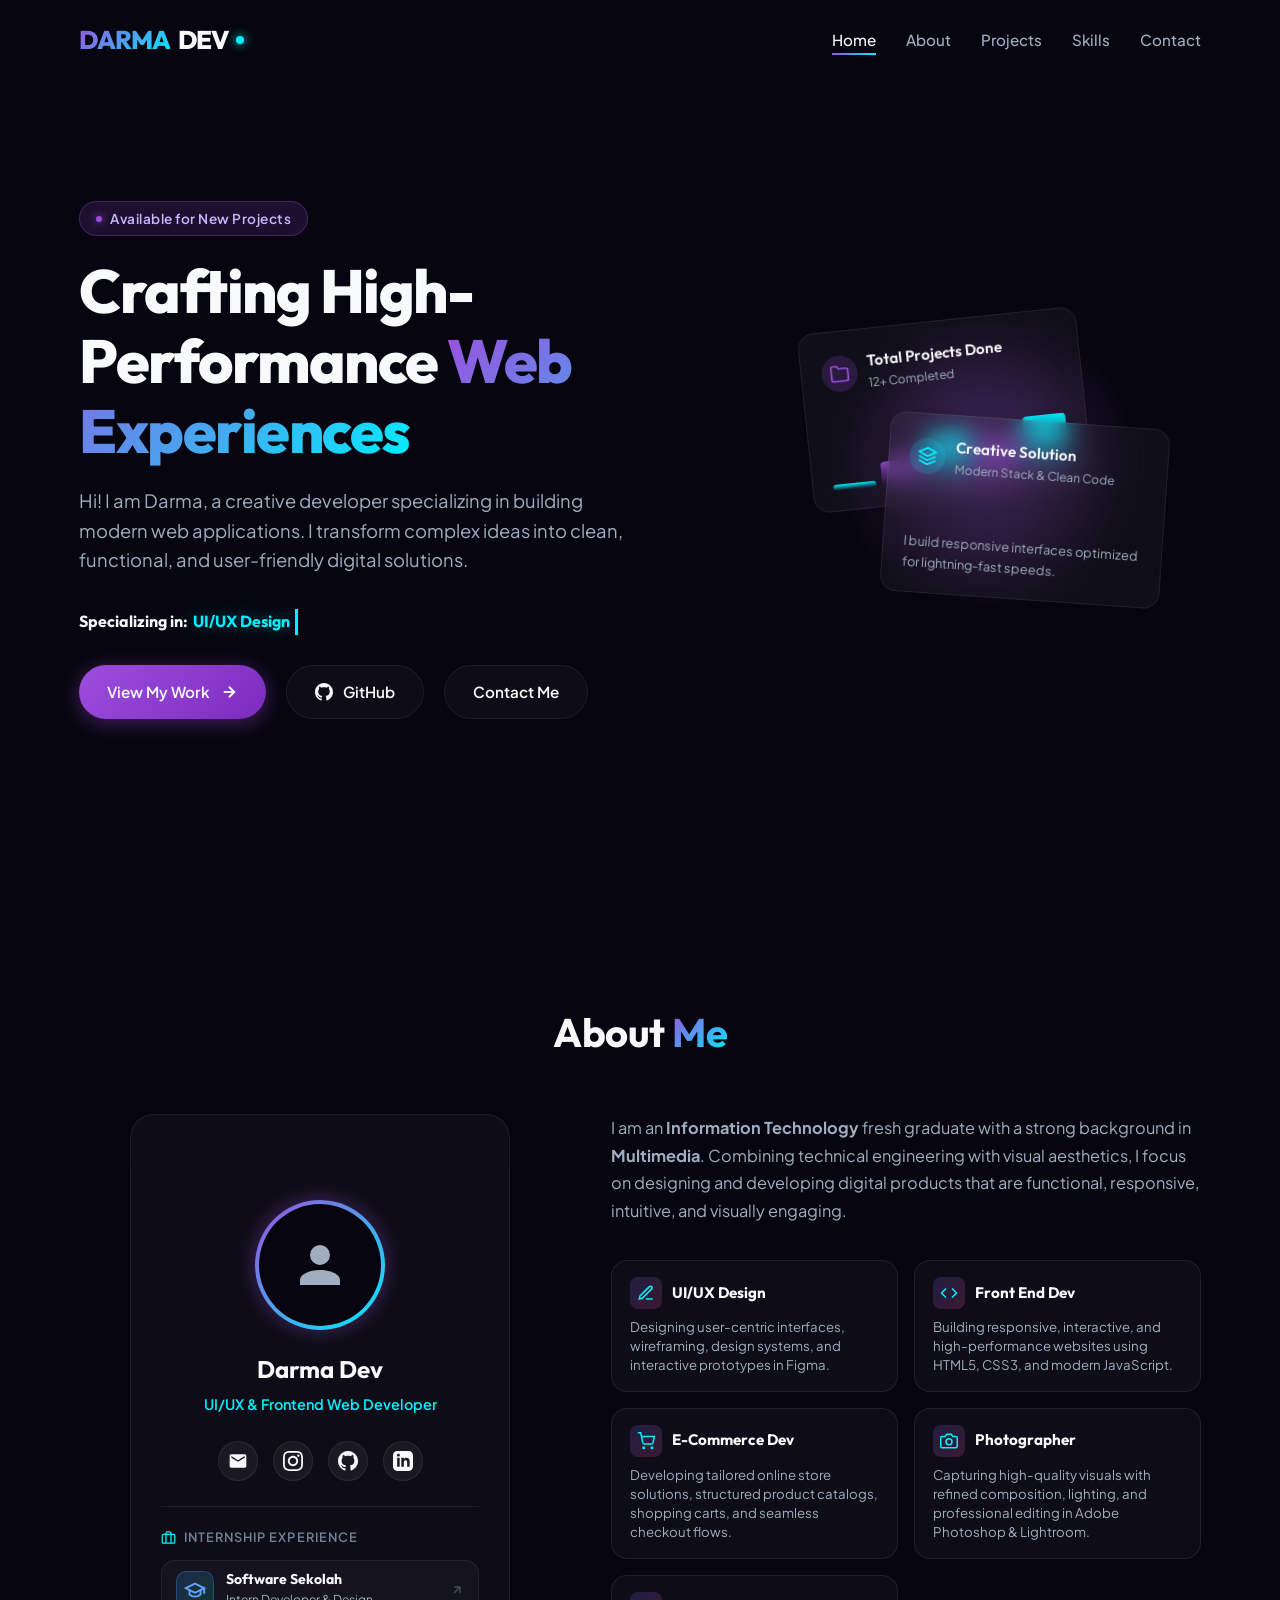
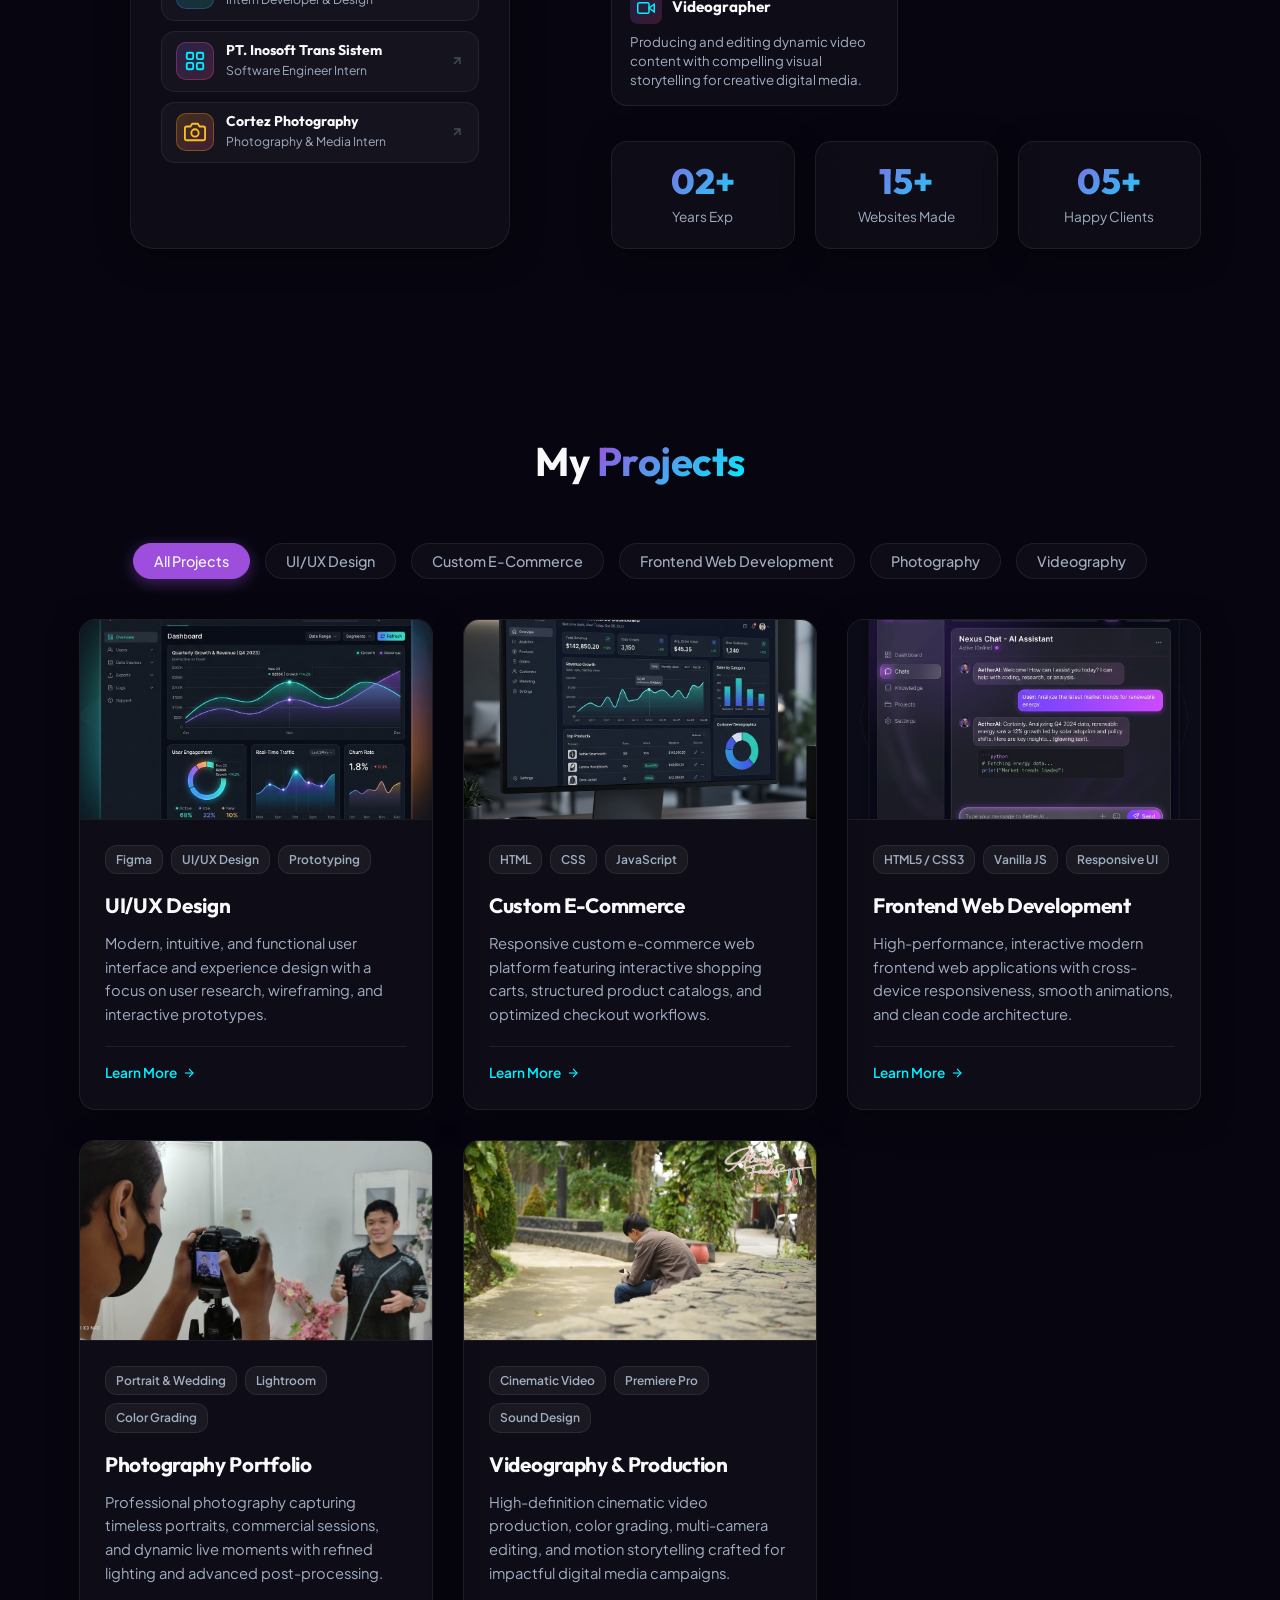
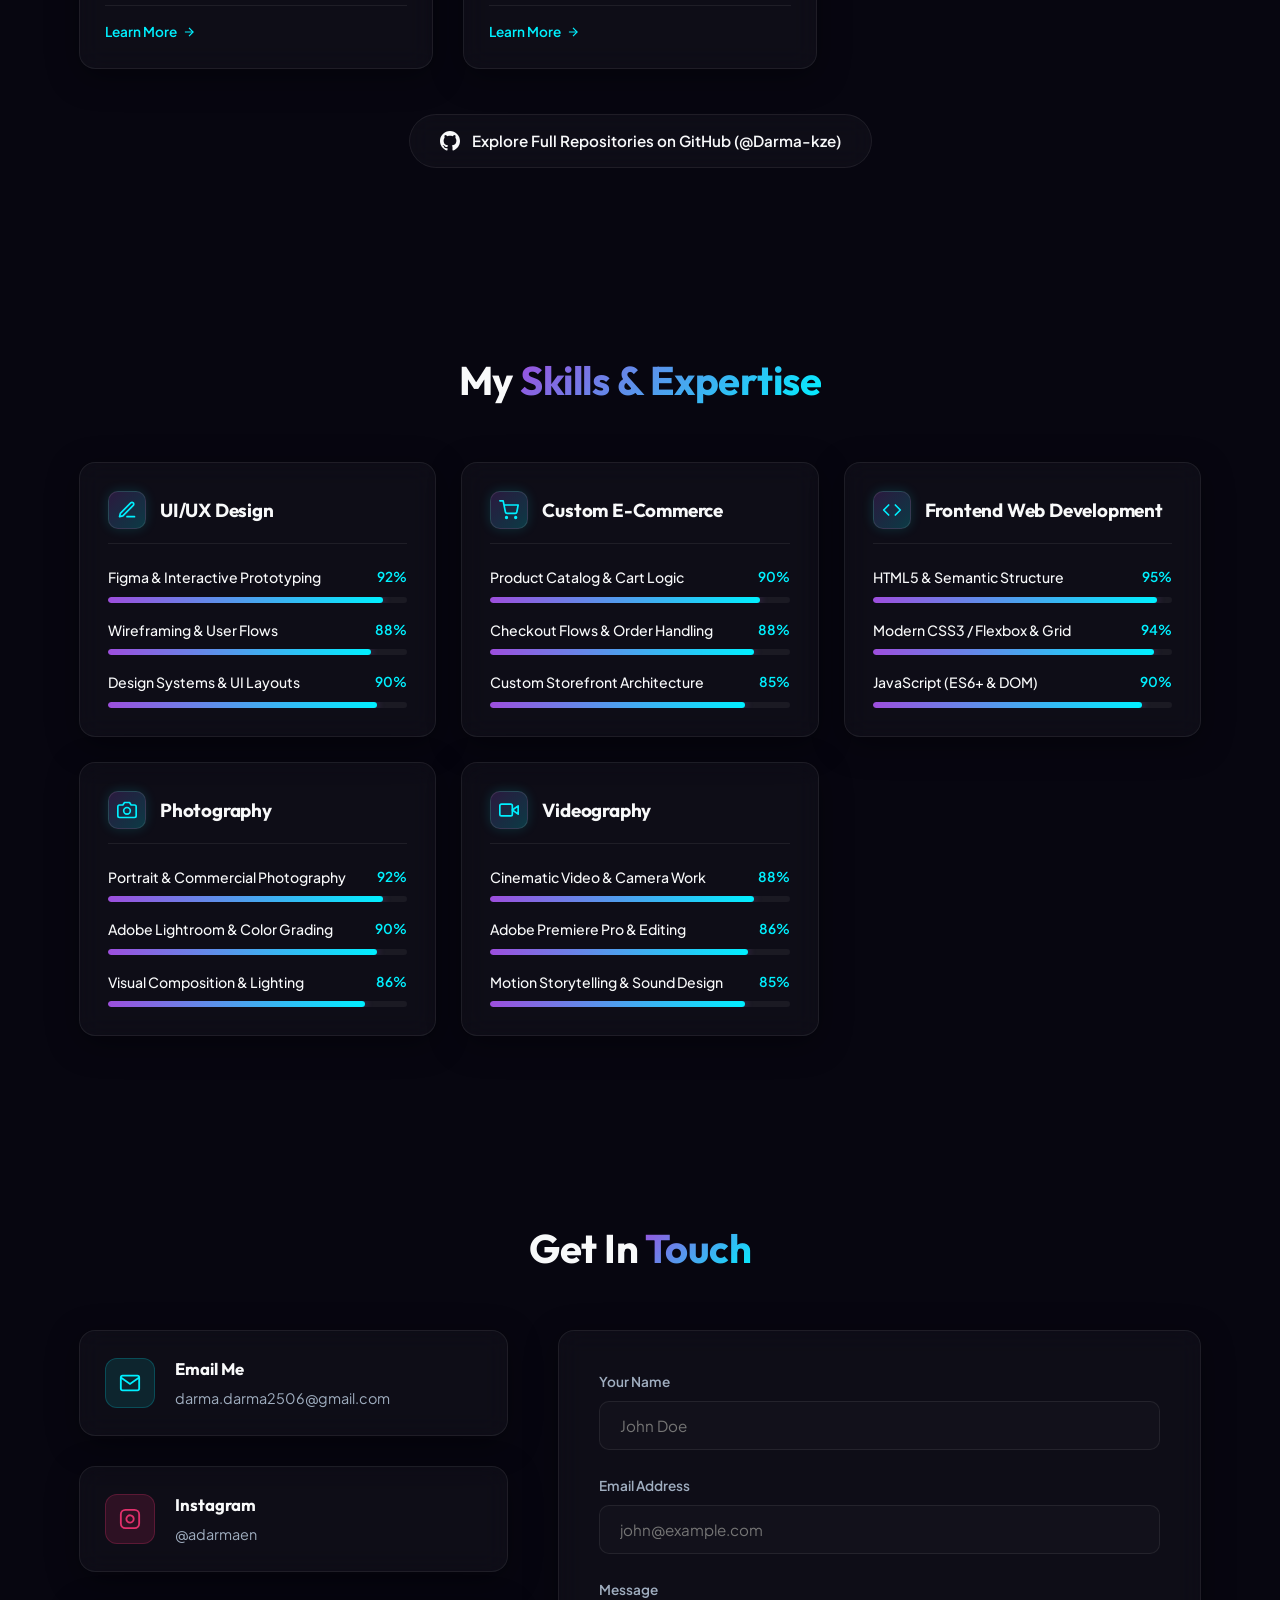
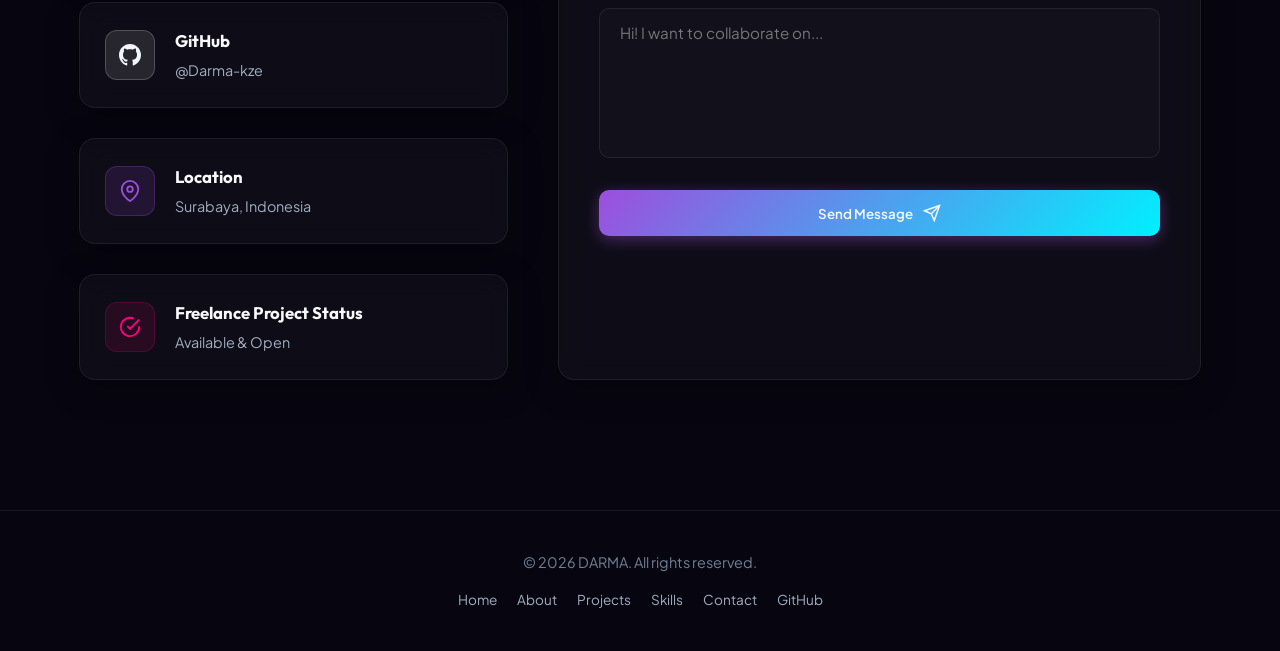
==== commit ea02b7ba: "update 1" ====
--- a/index.html
+++ b/index.html
@@ -490,7 +490,7 @@
           <!-- Project 4: Photography Portfolio -->
           <div class="glass-card project-card" data-category="photography">
             <div class="project-img-wrapper">
-              <img src="assets/project_photo.png" alt="Photography Portfolio Showcase Mockup">
+              <img src="assets/project_photo.jpg" alt="Photography Portfolio Showcase Mockup">
               <div class="project-overlay">
                 <a href="project-photography.html" class="project-link-btn" aria-label="Demo Link" title="Lihat Detail Proyek">
                   <svg width="22" height="22" viewBox="0 0 24 24" fill="none" stroke="currentColor" stroke-width="2">
@@ -536,6 +536,11 @@
                     <path d="M18 13v6a2 2 0 0 1-2 2H5a2 2 0 0 1-2-2V8a2 2 0 0 1 2-2h6"></path>
                     <polyline points="15 3 21 3 21 9"></polyline>
                     <line x1="10" y1="14" x2="21" y2="3"></line>
+                  </svg>
+                </a>
+                <a href="https://youtu.be/zc7uY5eW7BQ?si=MCuG8c4JSVhTbZS6" target="_blank" rel="noopener noreferrer" class="project-link-btn" aria-label="YouTube Link" title="Tonton Video di YouTube">
+                  <svg width="20" height="20" fill="currentColor" viewBox="0 0 24 24">
+                    <path d="M23.498 6.186a3.016 3.016 0 0 0-2.122-2.136C19.505 3.545 12 3.545 12 3.545s-7.505 0-9.377.505A3.017 3.017 0 0 0 .502 6.186C0 8.07 0 12 0 12s0 3.93.502 5.814a3.016 3.016 0 0 0 2.122 2.136c1.871.505 9.376.505 9.376.505s7.505 0 9.377-.505a3.015 3.015 0 0 0 2.122-2.136C24 15.93 24 12 24 12s0-3.93-.502-5.814zM9.545 15.568V8.432L15.818 12l-6.273 3.568z"/>
                   </svg>
                 </a>
                 <a href="https://www.instagram.com/cortezphotography/" target="_blank" rel="noopener noreferrer" class="project-link-btn" aria-label="Instagram Link" title="Instagram Profile">
--- a/styles.css
+++ b/styles.css
@@ -1598,6 +1598,97 @@
   display: block;
 }
 
+/* Clickable Video Hero Showcase */
+.video-hero-link {
+  display: block;
+  position: relative;
+  overflow: hidden;
+  cursor: pointer;
+}
+
+.video-hero-link img {
+  transition: transform 0.5s cubic-bezier(0.16, 1, 0.3, 1), filter 0.5s ease;
+}
+
+.video-play-overlay {
+  position: absolute;
+  inset: 0;
+  background: radial-gradient(circle at center, rgba(0, 0, 0, 0.35) 0%, rgba(0, 0, 0, 0.75) 100%);
+  display: flex;
+  flex-direction: column;
+  align-items: center;
+  justify-content: center;
+  gap: 15px;
+  opacity: 0.95;
+  transition: all 0.4s ease;
+}
+
+.video-play-btn-pulse {
+  width: 76px;
+  height: 76px;
+  border-radius: 50%;
+  background: #ff0000;
+  color: #ffffff;
+  display: flex;
+  align-items: center;
+  justify-content: center;
+  box-shadow: 0 0 0 0 rgba(255, 0, 0, 0.7), 0 10px 30px rgba(255, 0, 0, 0.5);
+  animation: playPulse 2s infinite;
+  transition: transform 0.3s ease, background 0.3s ease;
+}
+
+.video-play-btn-pulse svg {
+  margin-left: 4px;
+}
+
+.video-play-text {
+  font-family: var(--font-heading);
+  font-size: 1.05rem;
+  font-weight: 700;
+  color: #ffffff;
+  text-shadow: 0 2px 10px rgba(0, 0, 0, 0.8);
+  letter-spacing: 0.5px;
+  background: rgba(0, 0, 0, 0.65);
+  padding: 8px 20px;
+  border-radius: 30px;
+  border: 1px solid rgba(255, 255, 255, 0.2);
+  backdrop-filter: blur(8px);
+  transition: all 0.3s ease;
+}
+
+@keyframes playPulse {
+  0% {
+    box-shadow: 0 0 0 0 rgba(255, 0, 0, 0.7), 0 0 20px rgba(255, 0, 0, 0.5);
+  }
+  70% {
+    box-shadow: 0 0 0 22px rgba(255, 0, 0, 0), 0 0 30px rgba(255, 0, 0, 0.6);
+  }
+  100% {
+    box-shadow: 0 0 0 0 rgba(255, 0, 0, 0), 0 0 20px rgba(255, 0, 0, 0.5);
+  }
+}
+
+.video-hero-link:hover img {
+  transform: scale(1.04);
+  filter: brightness(1.1);
+}
+
+.video-hero-link:hover .video-play-overlay {
+  opacity: 1;
+  background: radial-gradient(circle at center, rgba(0, 0, 0, 0.2) 0%, rgba(0, 0, 0, 0.8) 100%);
+}
+
+.video-hero-link:hover .video-play-btn-pulse {
+  transform: scale(1.15);
+  background: #ff1a1a;
+}
+
+.video-hero-link:hover .video-play-text {
+  background: #ff0000;
+  border-color: #ff0000;
+  box-shadow: 0 4px 15px rgba(255, 0, 0, 0.4);
+}
+
 /* Main Content Layout */
 .project-detail-layout {
   display: grid;
@@ -1826,6 +1917,12 @@
   background: linear-gradient(45deg, #f09433 0%, #e6683c 25%, #dc2743 50%, #cc2366 75%, #bc1888 100%);
   border-color: transparent;
   box-shadow: 0 4px 15px rgba(220, 39, 67, 0.4);
+}
+
+.sidebar-link-btn.btn-youtube:hover {
+  background: #ff0000;
+  border-color: #ff0000;
+  box-shadow: 0 4px 15px rgba(255, 0, 0, 0.4);
 }
 
 /* Key Metrics Box */
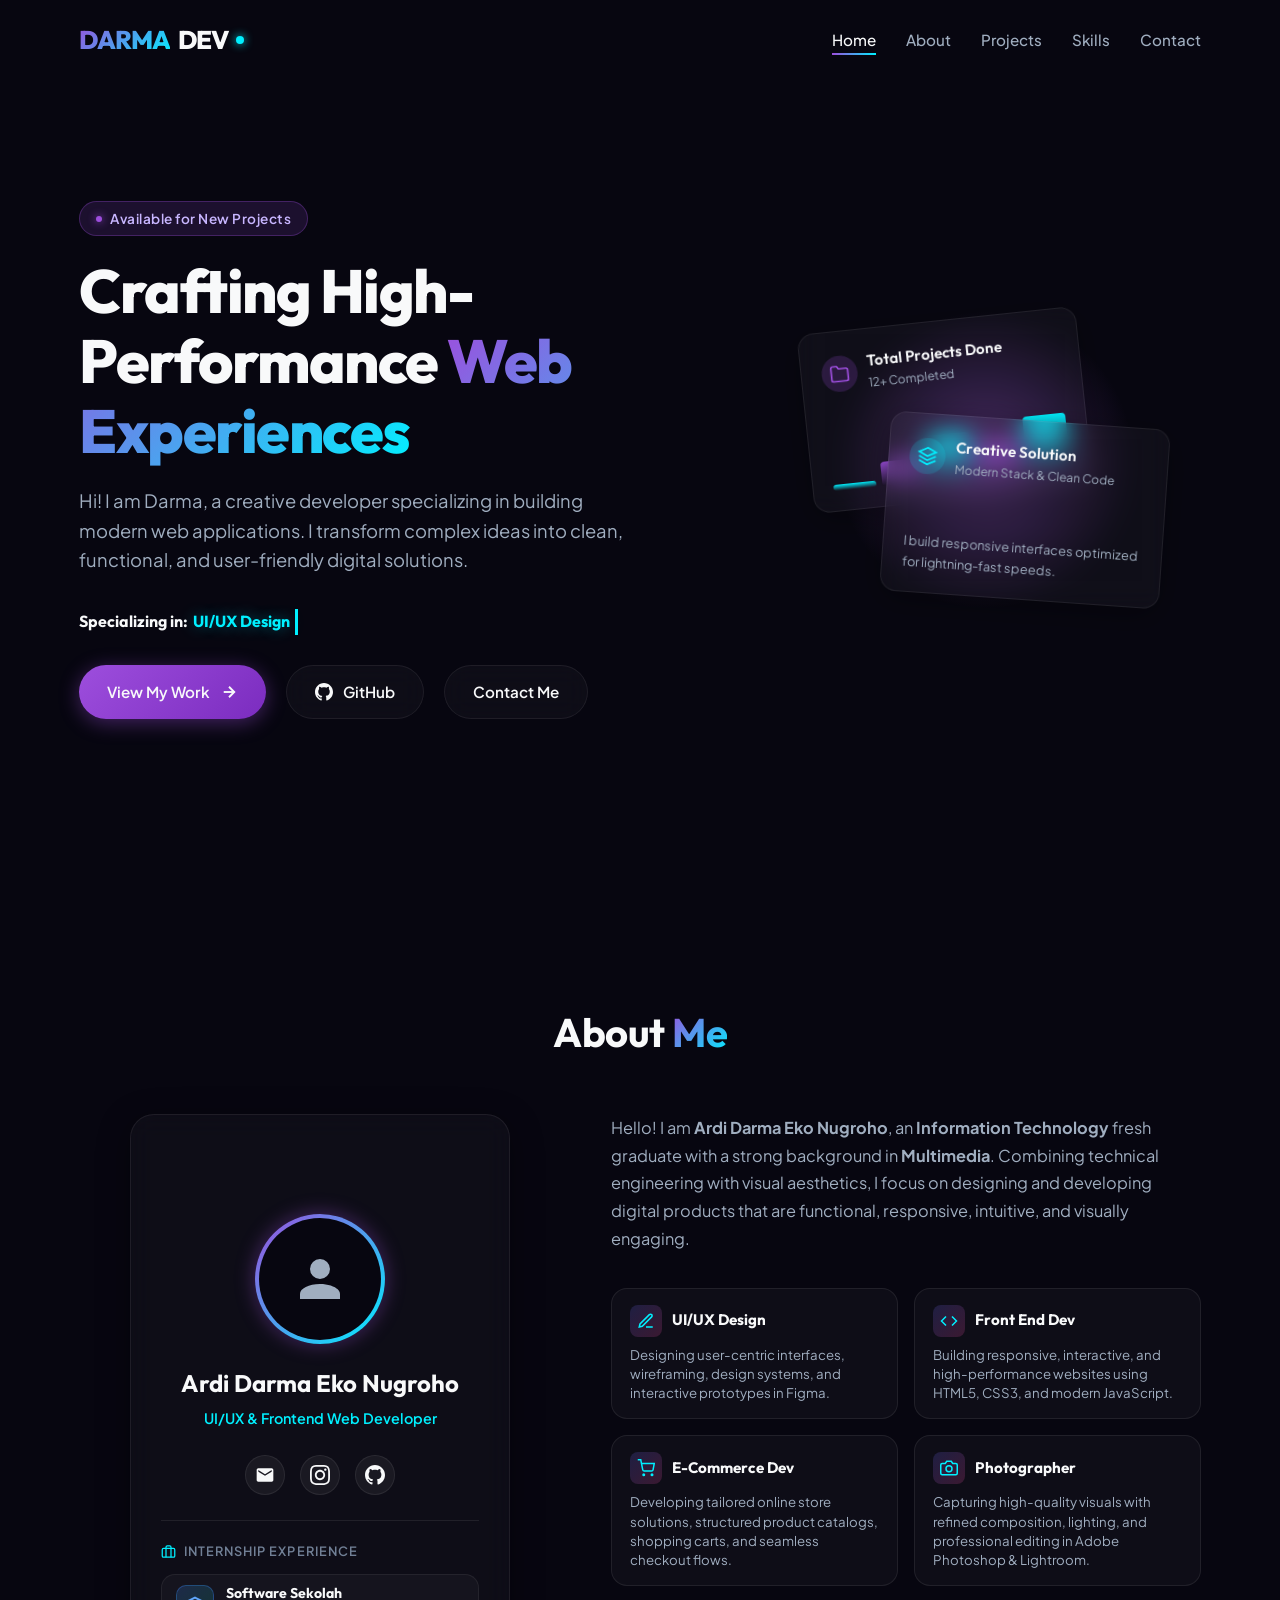
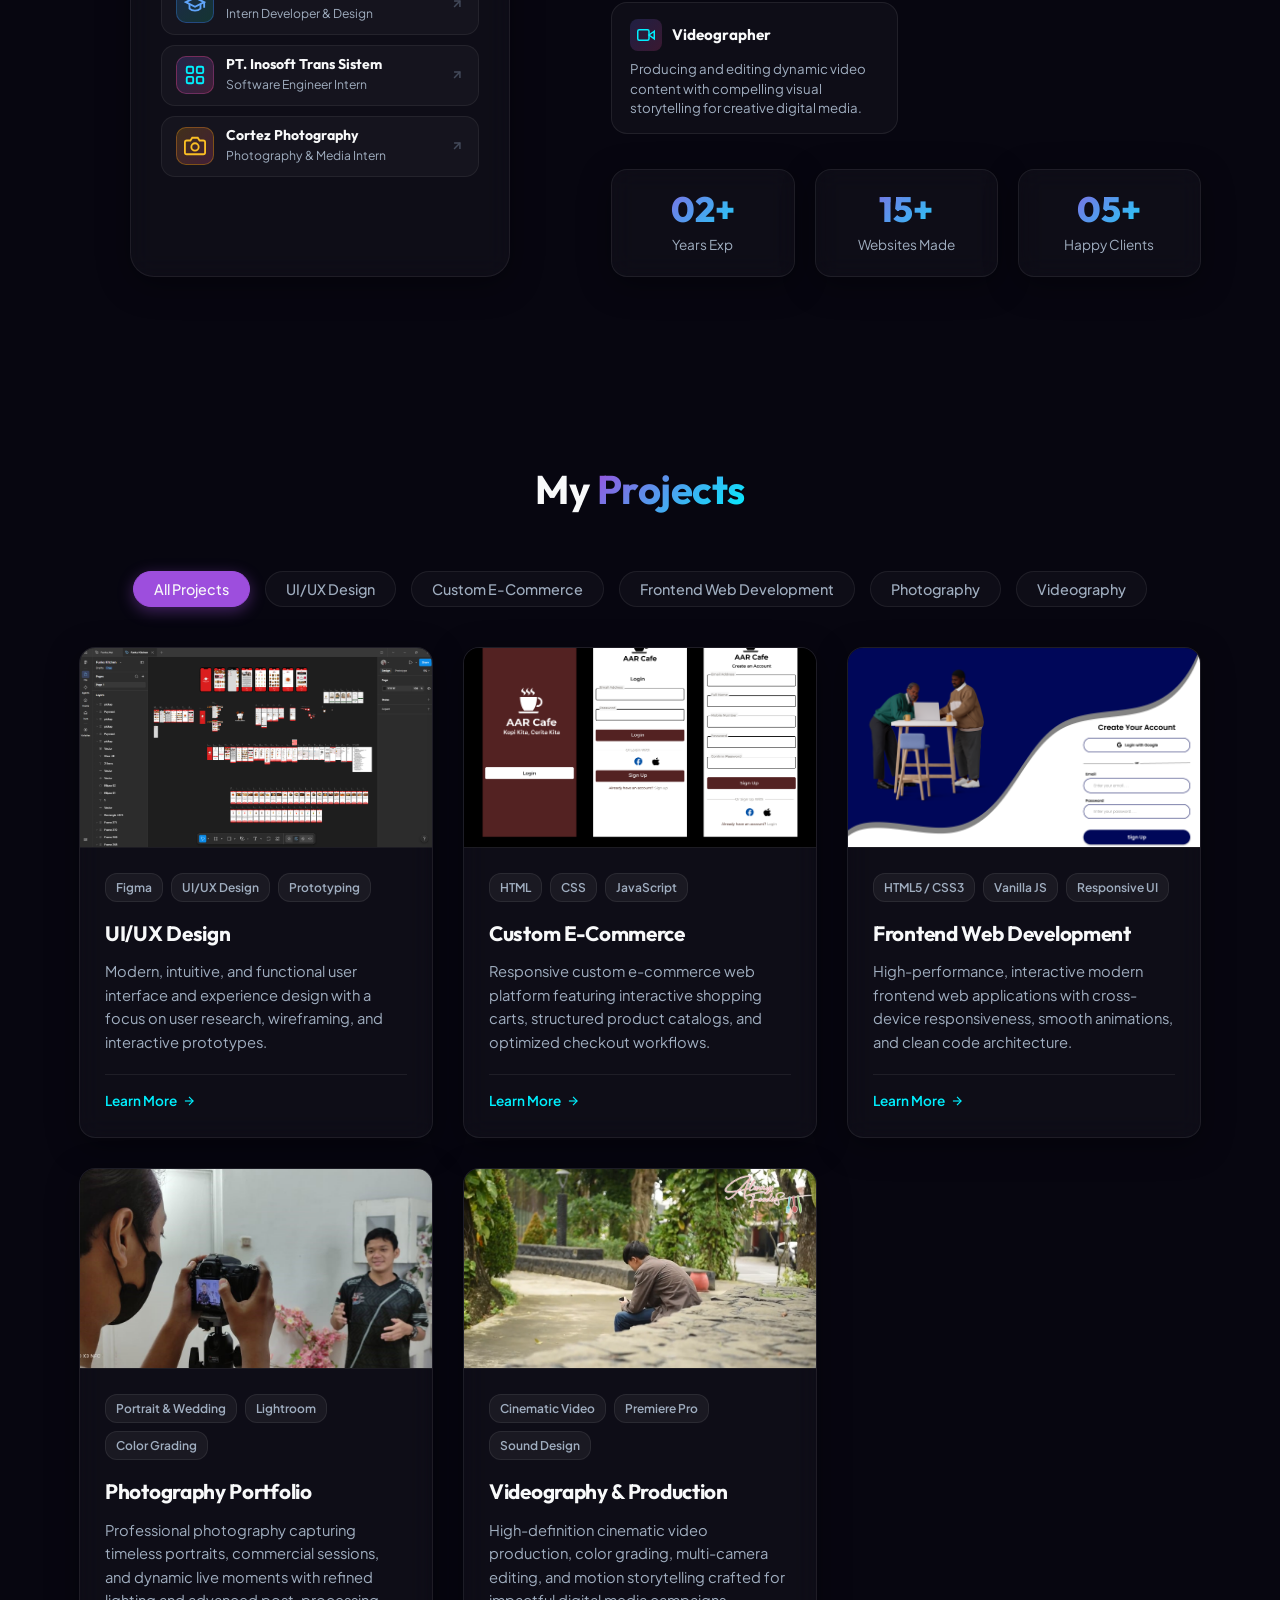
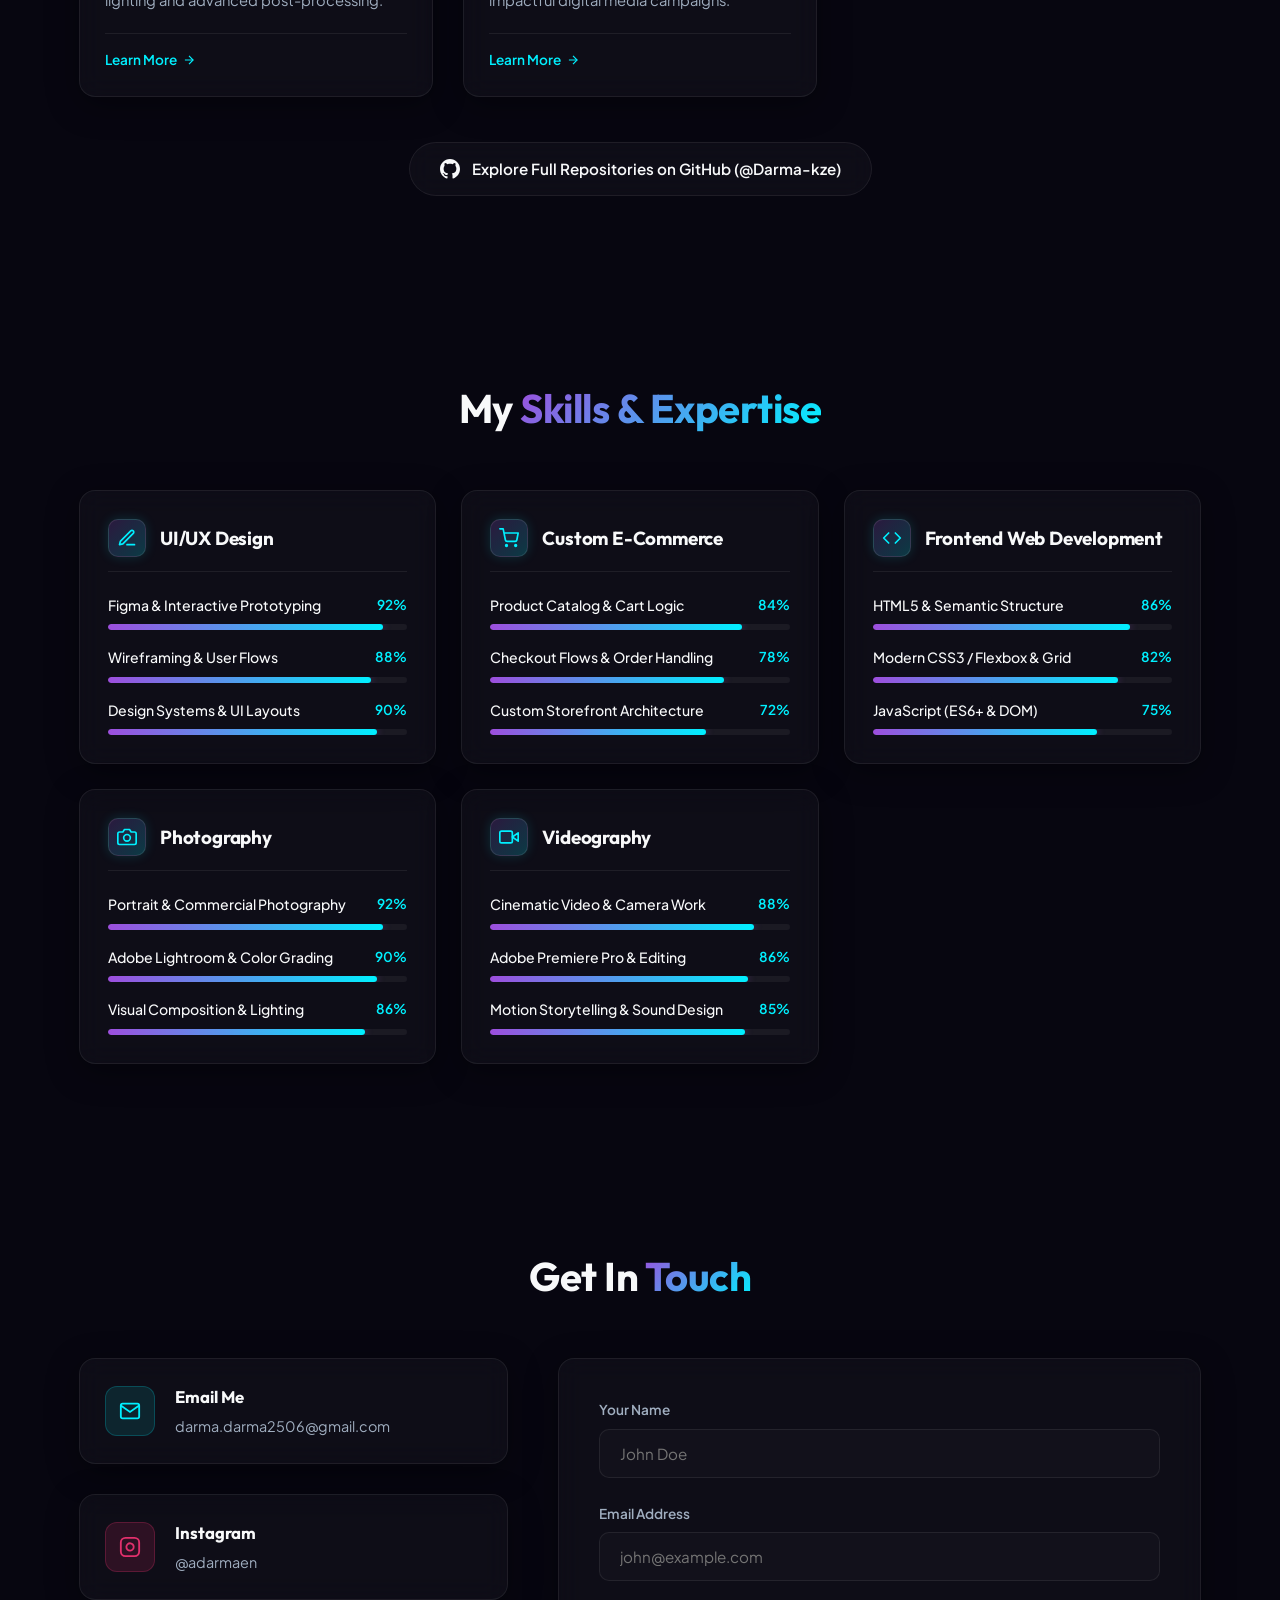
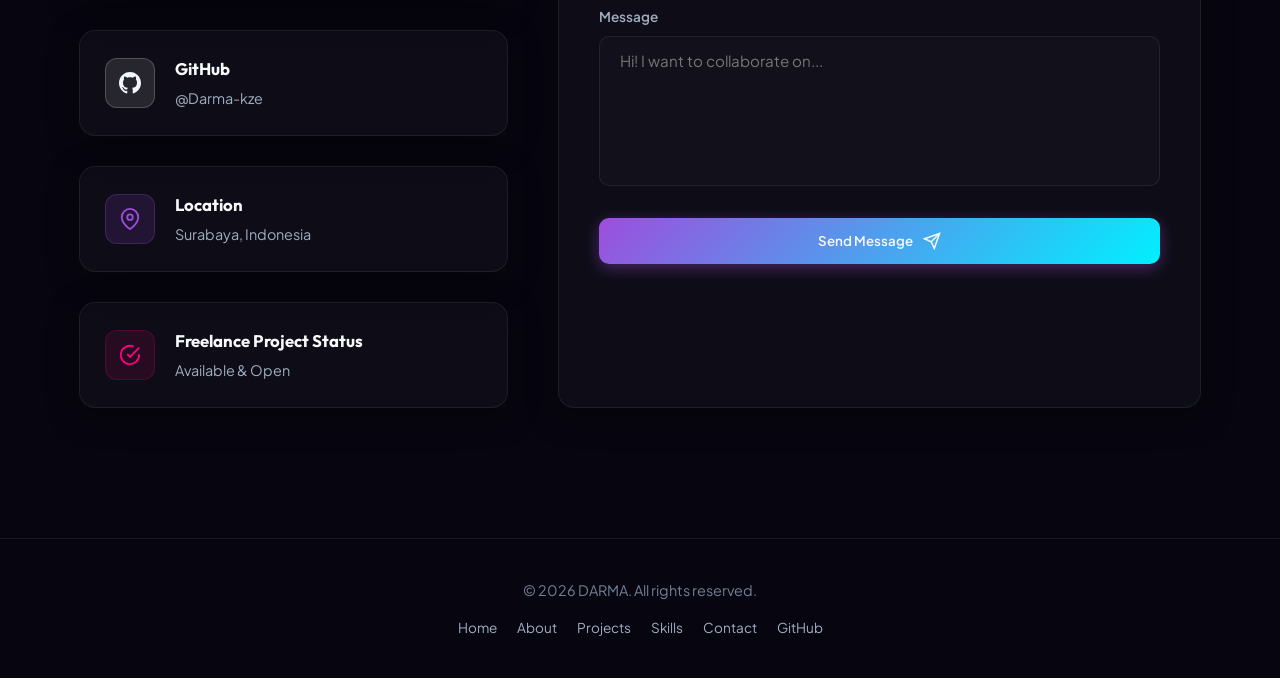
==== commit d1558774: "Update" ====
--- a/index.html
+++ b/index.html
@@ -151,7 +151,7 @@
                 </div>
                 <div class="profile-glow"></div>
               </div>
-              <h3>Darma Dev</h3>
+              <h3>Ardi Darma Eko Nugroho</h3>
               <p class="role">UI/UX & Frontend Web Developer</p>
 
               <div class="social-links">
@@ -174,12 +174,6 @@
                   <svg width="20" height="20" fill="currentColor" viewBox="0 0 24 24">
                     <path
                       d="M12 0c-6.626 0-12 5.373-12 12 0 5.302 3.438 9.8 8.207 11.387.599.111.793-.261.793-.577v-2.234c-3.338.726-4.033-1.416-4.033-1.416-.546-1.387-1.333-1.756-1.333-1.756-1.089-.745.083-.729.083-.729 1.205.084 1.839 1.237 1.839 1.237 1.07 1.834 2.807 1.304 3.492.997.107-.775.418-1.305.762-1.604-2.665-.305-5.467-1.334-5.467-5.931 0-1.311.469-2.381 1.236-3.221-.124-.303-.535-1.524.117-3.176 0 0 1.008-.322 3.301 1.23.957-.266 1.983-.399 3.003-.404 1.02.005 2.047.138 3.006.404 2.291-1.552 3.297-1.23 3.297-1.23.653 1.653.242 2.874.118 3.176.77.84 1.235 1.911 1.235 3.221 0 4.609-2.807 5.624-5.479 5.921.43.372.823 1.102.823 2.222v3.293c0 .319.192.694.801.576 4.765-1.589 8.199-6.086 8.199-11.386 0-6.627-5.373-12-12-12z" />
-                  </svg>
-                </a>
-                <a href="#" class="social-icon" aria-label="LinkedIn">
-                  <svg width="20" height="20" fill="currentColor" viewBox="0 0 24 24">
-                    <path
-                      d="M19 0h-14c-2.761 0-5 2.239-5 5v14c0 2.761 2.239 5 5 5h14c2.762 0 5-2.239 5-5v-14c0-2.761-2.238-5-5-5zm-11 19h-3v-11h3v11zm-1.5-12.268c-.966 0-1.75-.779-1.75-1.75s.784-1.75 1.75-1.75 1.75.779 1.75 1.75-.784 1.75-1.75 1.75zm13.5 12.268h-3v-5.604c0-3.368-4-3.113-4 0v5.604h-3v-11h3v1.765c1.396-2.586 7-2.777 7 2.476v6.759z" />
                   </svg>
                 </a>
               </div>
@@ -263,7 +257,7 @@
 
           <div class="about-info">
             <p class="about-bio">
-              I am an <strong>Information Technology</strong> fresh graduate with a strong background in <strong>Multimedia</strong>. Combining technical engineering with visual aesthetics, I focus on designing and developing digital products that are functional, responsive, intuitive, and visually engaging.
+              Hello! I am <strong>Ardi Darma Eko Nugroho</strong>, an <strong>Information Technology</strong> fresh graduate with a strong background in <strong>Multimedia</strong>. Combining technical engineering with visual aesthetics, I focus on designing and developing digital products that are functional, responsive, intuitive, and visually engaging.
             </p>
 
             <!-- Focus Pillars -->
@@ -375,7 +369,7 @@
             <div class="project-img-wrapper">
               <img src="assets/project_saas.png" alt="UI/UX Design Showcase Mockup">
               <div class="project-overlay">
-                <a href="project-uiux.html" class="project-link-btn" aria-label="Demo Link" title="Lihat Detail Proyek">
+                <a href="project-uiux.html" class="project-link-btn" aria-label="Demo Link" title="View Project Details">
                   <svg width="22" height="22" viewBox="0 0 24 24" fill="none" stroke="currentColor" stroke-width="2">
                     <path d="M18 13v6a2 2 0 0 1-2 2H5a2 2 0 0 1-2-2V8a2 2 0 0 1 2-2h6"></path>
                     <polyline points="15 3 21 3 21 9"></polyline>
@@ -414,7 +408,7 @@
             <div class="project-img-wrapper">
               <img src="assets/project_ecom.png" alt="Custom E-Commerce Platform Mockup">
               <div class="project-overlay">
-                <a href="project-ecommerce.html" class="project-link-btn" aria-label="Demo Link" title="Lihat Detail Proyek">
+                <a href="project-ecommerce.html" class="project-link-btn" aria-label="Demo Link" title="View Project Details">
                   <svg width="22" height="22" viewBox="0 0 24 24" fill="none" stroke="currentColor" stroke-width="2">
                     <path d="M18 13v6a2 2 0 0 1-2 2H5a2 2 0 0 1-2-2V8a2 2 0 0 1 2-2h6"></path>
                     <polyline points="15 3 21 3 21 9"></polyline>
@@ -453,14 +447,14 @@
             <div class="project-img-wrapper">
               <img src="assets/project_ai.png" alt="Frontend Web Development Mockup">
               <div class="project-overlay">
-                <a href="project-frontend.html" class="project-link-btn" aria-label="Demo Link" title="Lihat Detail Proyek">
+                <a href="project-frontend.html" class="project-link-btn" aria-label="Demo Link" title="View Project Details">
                   <svg width="22" height="22" viewBox="0 0 24 24" fill="none" stroke="currentColor" stroke-width="2">
                     <path d="M18 13v6a2 2 0 0 1-2 2H5a2 2 0 0 1-2-2V8a2 2 0 0 1 2-2h6"></path>
                     <polyline points="15 3 21 3 21 9"></polyline>
                     <line x1="10" y1="14" x2="21" y2="3"></line>
                   </svg>
                 </a>
-                <a href="https://github.com/Darma-kze/cvdarmawebporto" target="_blank" rel="noopener noreferrer" class="project-link-btn" aria-label="GitHub Repository" title="GitHub Code">
+                <a href="https://github.com/funks-dev/yubilearn-fe" target="_blank" rel="noopener noreferrer" class="project-link-btn" aria-label="GitHub Repository" title="GitHub Code">
                   <svg width="20" height="20" fill="currentColor" viewBox="0 0 24 24">
                     <path d="M12 0c-6.626 0-12 5.373-12 12 0 5.302 3.438 9.8 8.207 11.387.599.111.793-.261.793-.577v-2.234c-3.338.726-4.033-1.416-4.033-1.416-.546-1.387-1.333-1.756-1.333-1.756-1.089-.745.083-.729.083-.729 1.205.084 1.839 1.237 1.839 1.237 1.07 1.834 2.807 1.304 3.492.997.107-.775.418-1.305.762-1.604-2.665-.305-5.467-1.334-5.467-5.931 0-1.311.469-2.381 1.236-3.221-.124-.303-.535-1.524.117-3.176 0 0 1.008-.322 3.301 1.23.957-.266 1.983-.399 3.003-.404 1.02.005 2.047.138 3.006.404 2.291-1.552 3.297-1.23 3.297-1.23.653 1.653.242 2.874.118 3.176.77.84 1.235 1.911 1.235 3.221 0 4.609-2.807 5.624-5.479 5.921.43.372.823 1.102.823 2.222v3.293c0 .319.192.694.801.576 4.765-1.589 8.199-6.086 8.199-11.386 0-6.627-5.373-12-12-12z"/>
                   </svg>
@@ -492,7 +486,7 @@
             <div class="project-img-wrapper">
               <img src="assets/project_photo.jpg" alt="Photography Portfolio Showcase Mockup">
               <div class="project-overlay">
-                <a href="project-photography.html" class="project-link-btn" aria-label="Demo Link" title="Lihat Detail Proyek">
+                <a href="project-photography.html" class="project-link-btn" aria-label="Demo Link" title="View Project Details">
                   <svg width="22" height="22" viewBox="0 0 24 24" fill="none" stroke="currentColor" stroke-width="2">
                     <path d="M18 13v6a2 2 0 0 1-2 2H5a2 2 0 0 1-2-2V8a2 2 0 0 1 2-2h6"></path>
                     <polyline points="15 3 21 3 21 9"></polyline>
@@ -531,14 +525,14 @@
             <div class="project-img-wrapper">
               <img src="assets/project_video.png" alt="Videography Production Mockup">
               <div class="project-overlay">
-                <a href="project-videography.html" class="project-link-btn" aria-label="Demo Link" title="Lihat Detail Proyek">
+                <a href="project-videography.html" class="project-link-btn" aria-label="Demo Link" title="View Project Details">
                   <svg width="22" height="22" viewBox="0 0 24 24" fill="none" stroke="currentColor" stroke-width="2">
                     <path d="M18 13v6a2 2 0 0 1-2 2H5a2 2 0 0 1-2-2V8a2 2 0 0 1 2-2h6"></path>
                     <polyline points="15 3 21 3 21 9"></polyline>
                     <line x1="10" y1="14" x2="21" y2="3"></line>
                   </svg>
                 </a>
-                <a href="https://youtu.be/zc7uY5eW7BQ?si=MCuG8c4JSVhTbZS6" target="_blank" rel="noopener noreferrer" class="project-link-btn" aria-label="YouTube Link" title="Tonton Video di YouTube">
+                <a href="https://youtu.be/zc7uY5eW7BQ?si=MCuG8c4JSVhTbZS6" target="_blank" rel="noopener noreferrer" class="project-link-btn" aria-label="YouTube Link" title="Watch Video on YouTube">
                   <svg width="20" height="20" fill="currentColor" viewBox="0 0 24 24">
                     <path d="M23.498 6.186a3.016 3.016 0 0 0-2.122-2.136C19.505 3.545 12 3.545 12 3.545s-7.505 0-9.377.505A3.017 3.017 0 0 0 .502 6.186C0 8.07 0 12 0 12s0 3.93.502 5.814a3.016 3.016 0 0 0 2.122 2.136c1.871.505 9.376.505 9.376.505s7.505 0 9.377-.505a3.015 3.015 0 0 0 2.122-2.136C24 15.93 24 12 24 12s0-3.93-.502-5.814zM9.545 15.568V8.432L15.818 12l-6.273 3.568z"/>
                   </svg>
@@ -648,28 +642,28 @@
               <div class="skill-item">
                 <div class="skill-info">
                   <span class="skill-name">Product Catalog & Cart Logic</span>
-                  <span class="skill-pct">90%</span>
-                </div>
-                <div class="skill-bar-bg">
-                  <div class="skill-bar-fill" data-percentage="90%"></div>
+                  <span class="skill-pct">84%</span>
+                </div>
+                <div class="skill-bar-bg">
+                  <div class="skill-bar-fill" data-percentage="84%"></div>
                 </div>
               </div>
               <div class="skill-item">
                 <div class="skill-info">
                   <span class="skill-name">Checkout Flows & Order Handling</span>
-                  <span class="skill-pct">88%</span>
-                </div>
-                <div class="skill-bar-bg">
-                  <div class="skill-bar-fill" data-percentage="88%"></div>
+                  <span class="skill-pct">78%</span>
+                </div>
+                <div class="skill-bar-bg">
+                  <div class="skill-bar-fill" data-percentage="78%"></div>
                 </div>
               </div>
               <div class="skill-item">
                 <div class="skill-info">
                   <span class="skill-name">Custom Storefront Architecture</span>
-                  <span class="skill-pct">85%</span>
-                </div>
-                <div class="skill-bar-bg">
-                  <div class="skill-bar-fill" data-percentage="85%"></div>
+                  <span class="skill-pct">72%</span>
+                </div>
+                <div class="skill-bar-bg">
+                  <div class="skill-bar-fill" data-percentage="72%"></div>
                 </div>
               </div>
             </div>
@@ -690,28 +684,28 @@
               <div class="skill-item">
                 <div class="skill-info">
                   <span class="skill-name">HTML5 & Semantic Structure</span>
-                  <span class="skill-pct">95%</span>
-                </div>
-                <div class="skill-bar-bg">
-                  <div class="skill-bar-fill" data-percentage="95%"></div>
+                  <span class="skill-pct">86%</span>
+                </div>
+                <div class="skill-bar-bg">
+                  <div class="skill-bar-fill" data-percentage="86%"></div>
                 </div>
               </div>
               <div class="skill-item">
                 <div class="skill-info">
                   <span class="skill-name">Modern CSS3 / Flexbox & Grid</span>
-                  <span class="skill-pct">94%</span>
-                </div>
-                <div class="skill-bar-bg">
-                  <div class="skill-bar-fill" data-percentage="94%"></div>
+                  <span class="skill-pct">82%</span>
+                </div>
+                <div class="skill-bar-bg">
+                  <div class="skill-bar-fill" data-percentage="82%"></div>
                 </div>
               </div>
               <div class="skill-item">
                 <div class="skill-info">
                   <span class="skill-name">JavaScript (ES6+ & DOM)</span>
-                  <span class="skill-pct">90%</span>
-                </div>
-                <div class="skill-bar-bg">
-                  <div class="skill-bar-fill" data-percentage="90%"></div>
+                  <span class="skill-pct">75%</span>
+                </div>
+                <div class="skill-bar-bg">
+                  <div class="skill-bar-fill" data-percentage="75%"></div>
                 </div>
               </div>
             </div>
--- a/styles.css
+++ b/styles.css
@@ -1689,6 +1689,130 @@
   box-shadow: 0 4px 15px rgba(255, 0, 0, 0.4);
 }
 
+/* Clickable Figma Hero Showcase */
+.figma-hero-link {
+  display: block;
+  position: relative;
+  overflow: hidden;
+  cursor: pointer;
+  text-decoration: none;
+}
+
+.figma-hero-link img {
+  transition: transform 0.5s cubic-bezier(0.16, 1, 0.3, 1), filter 0.5s ease;
+}
+
+.figma-hero-overlay {
+  position: absolute;
+  inset: 0;
+  background: radial-gradient(circle at center, rgba(15, 23, 42, 0.25) 0%, rgba(15, 23, 42, 0.75) 100%);
+  display: flex;
+  flex-direction: column;
+  align-items: center;
+  justify-content: center;
+  opacity: 0.92;
+  transition: all 0.4s ease;
+}
+
+.figma-hero-badge {
+  display: inline-flex;
+  align-items: center;
+  gap: 10px;
+  background: rgba(18, 18, 24, 0.88);
+  border: 1px solid rgba(255, 255, 255, 0.2);
+  padding: 12px 24px;
+  border-radius: 40px;
+  backdrop-filter: blur(12px);
+  color: #ffffff;
+  font-family: var(--font-heading);
+  font-size: 1rem;
+  font-weight: 700;
+  letter-spacing: 0.3px;
+  box-shadow: 0 10px 30px rgba(0, 0, 0, 0.5), 0 0 20px rgba(162, 89, 255, 0.25);
+  transition: all 0.3s cubic-bezier(0.16, 1, 0.3, 1);
+}
+
+.figma-hero-link:hover img {
+  transform: scale(1.03);
+  filter: brightness(1.05);
+}
+
+.figma-hero-link:hover .figma-hero-overlay {
+  opacity: 1;
+  background: radial-gradient(circle at center, rgba(15, 23, 42, 0.15) 0%, rgba(15, 23, 42, 0.85) 100%);
+}
+
+.figma-hero-link:hover .figma-hero-badge {
+  transform: translateY(-3px) scale(1.04);
+  background: rgba(26, 26, 36, 0.95);
+  border-color: #a259ff;
+  box-shadow: 0 15px 35px rgba(0, 0, 0, 0.6), 0 0 30px rgba(162, 89, 255, 0.45);
+}
+
+/* Clickable GitHub Hero Showcase */
+.github-hero-link {
+  display: block;
+  position: relative;
+  overflow: hidden;
+  cursor: pointer;
+  text-decoration: none;
+}
+
+.github-hero-link img {
+  transition: transform 0.5s cubic-bezier(0.16, 1, 0.3, 1), filter 0.5s ease;
+}
+
+.github-hero-overlay {
+  position: absolute;
+  inset: 0;
+  background: radial-gradient(circle at center, rgba(15, 23, 42, 0.25) 0%, rgba(15, 23, 42, 0.75) 100%);
+  display: flex;
+  flex-direction: column;
+  align-items: center;
+  justify-content: center;
+  opacity: 0.92;
+  transition: all 0.4s ease;
+}
+
+.github-hero-badge {
+  display: inline-flex;
+  align-items: center;
+  gap: 10px;
+  background: rgba(18, 18, 24, 0.88);
+  border: 1px solid rgba(255, 255, 255, 0.2);
+  padding: 12px 24px;
+  border-radius: 40px;
+  backdrop-filter: blur(12px);
+  color: #ffffff;
+  font-family: var(--font-heading);
+  font-size: 1rem;
+  font-weight: 700;
+  letter-spacing: 0.3px;
+  box-shadow: 0 10px 30px rgba(0, 0, 0, 0.5), 0 0 20px rgba(0, 240, 255, 0.25);
+  transition: all 0.3s cubic-bezier(0.16, 1, 0.3, 1);
+}
+
+.github-hero-badge svg:first-child {
+  color: #00f0ff;
+}
+
+.github-hero-link:hover img {
+  transform: scale(1.03);
+  filter: brightness(1.05);
+}
+
+.github-hero-link:hover .github-hero-overlay {
+  opacity: 1;
+  background: radial-gradient(circle at center, rgba(15, 23, 42, 0.15) 0%, rgba(15, 23, 42, 0.85) 100%);
+}
+
+.github-hero-link:hover .github-hero-badge {
+  transform: translateY(-3px) scale(1.04);
+  background: rgba(24, 28, 42, 0.95);
+  border-color: var(--secondary);
+  box-shadow: 0 15px 35px rgba(0, 0, 0, 0.6), 0 0 30px rgba(0, 240, 255, 0.4);
+}
+
 /* Main Content Layout */
 .project-detail-layout {
   display: grid;
@@ -1923,6 +2047,12 @@
   background: #ff0000;
   border-color: #ff0000;
   box-shadow: 0 4px 15px rgba(255, 0, 0, 0.4);
+}
+
+.sidebar-link-btn.btn-figma:hover {
+  background: linear-gradient(135deg, #1e1e2e, #2d1b4e);
+  border-color: #a259ff;
+  box-shadow: 0 4px 15px rgba(162, 89, 255, 0.35);
 }
 
 /* Key Metrics Box */
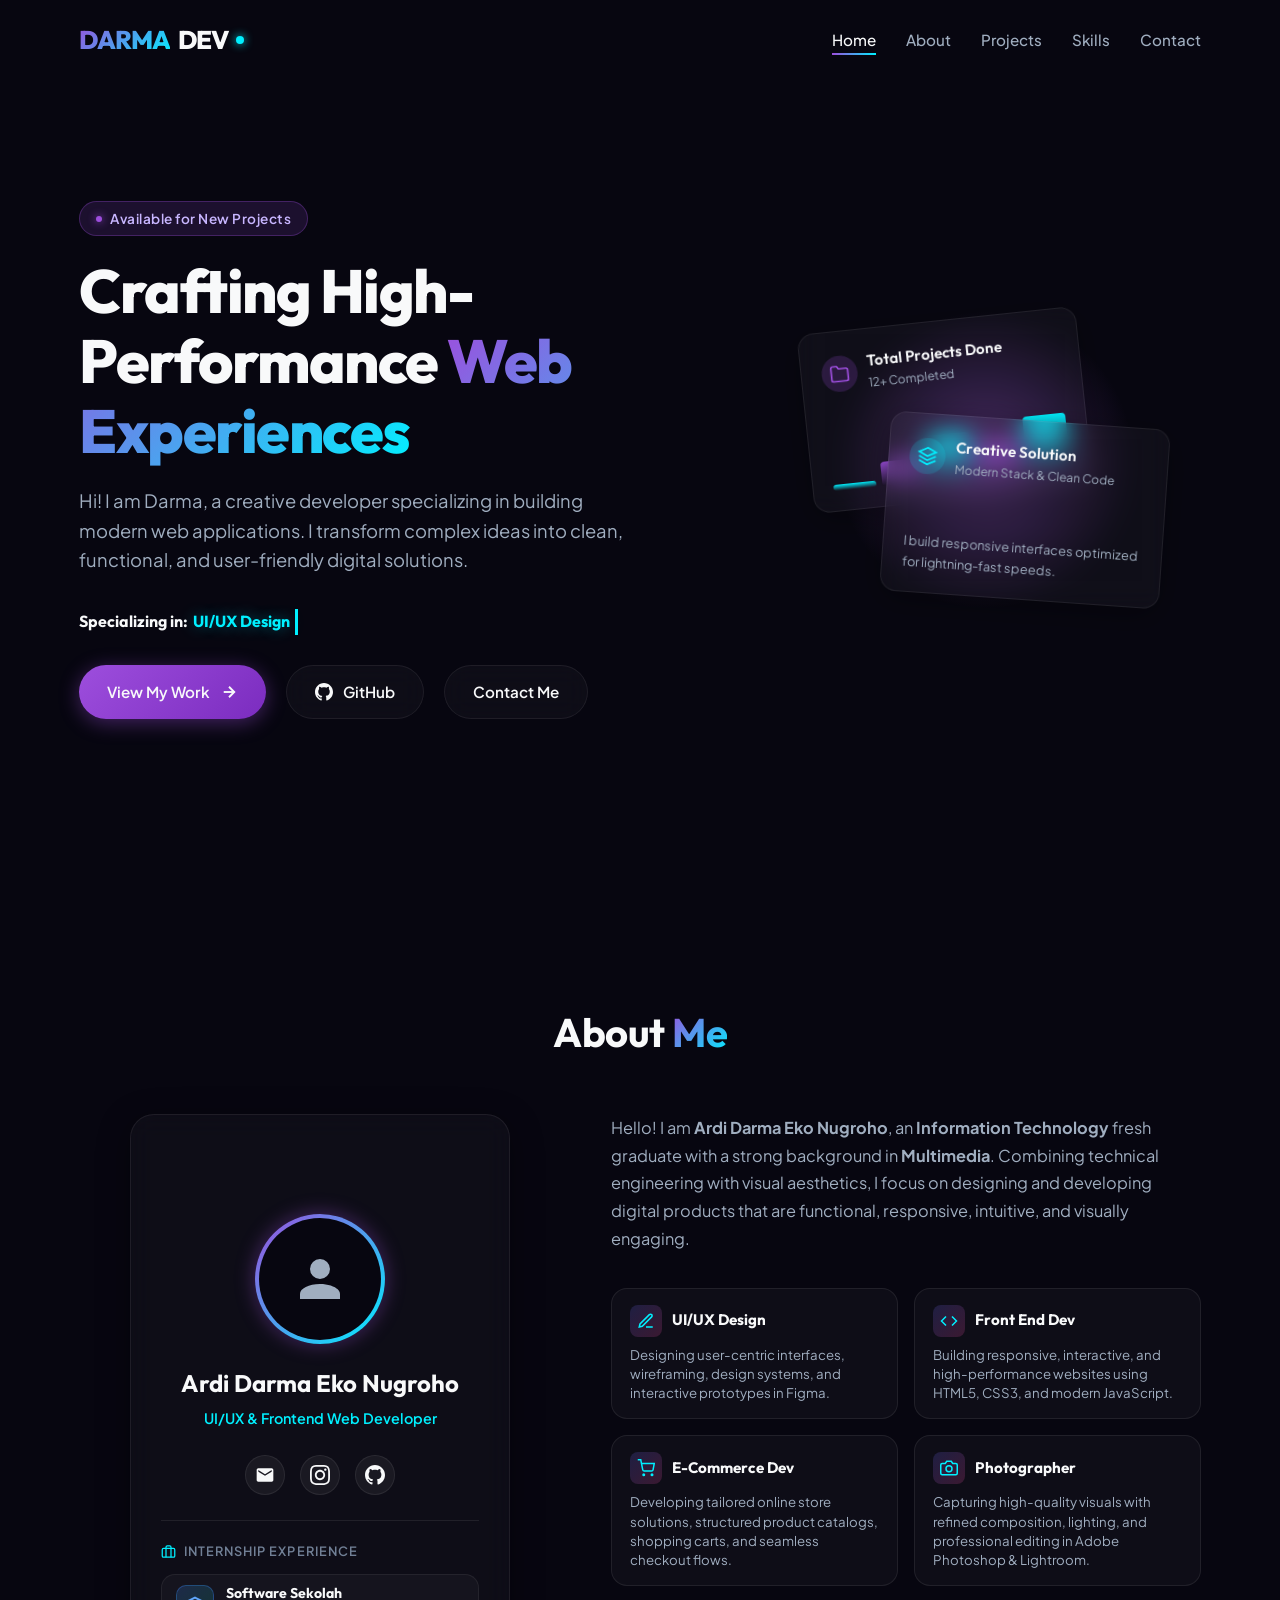
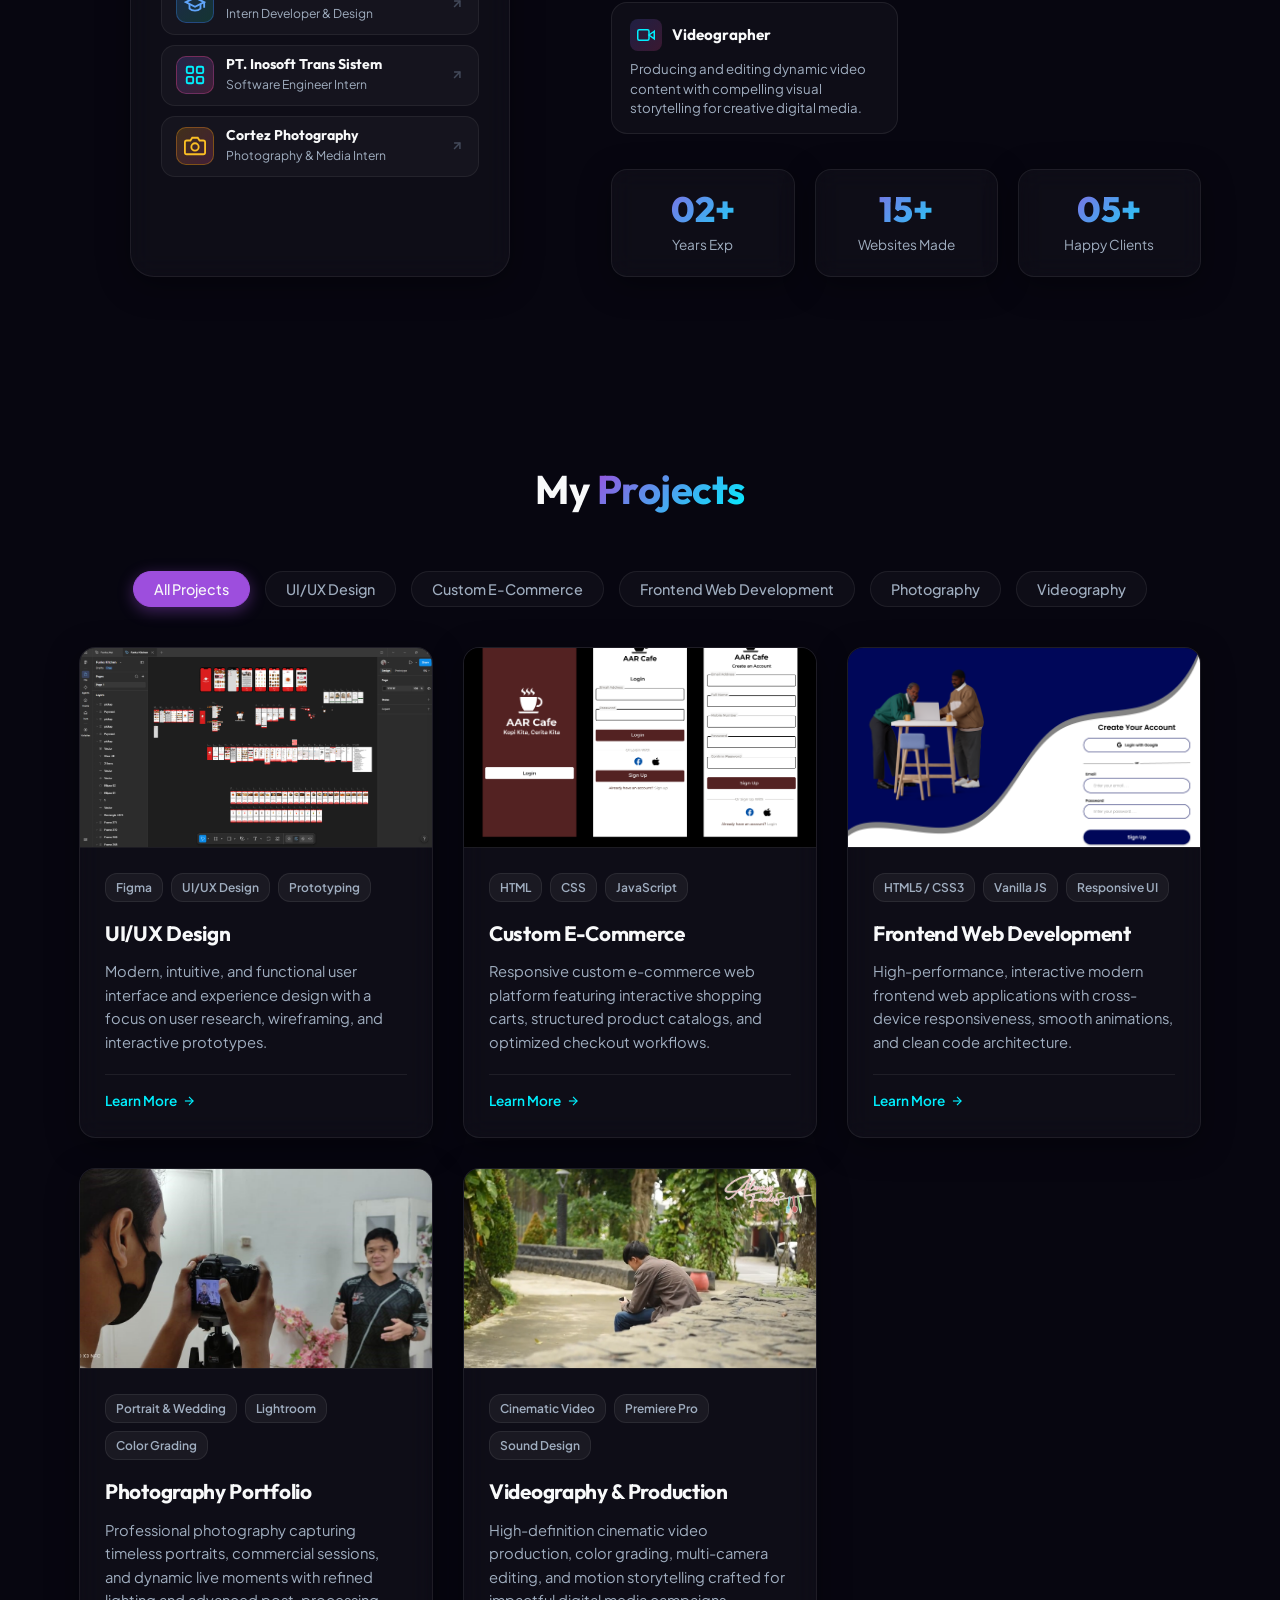
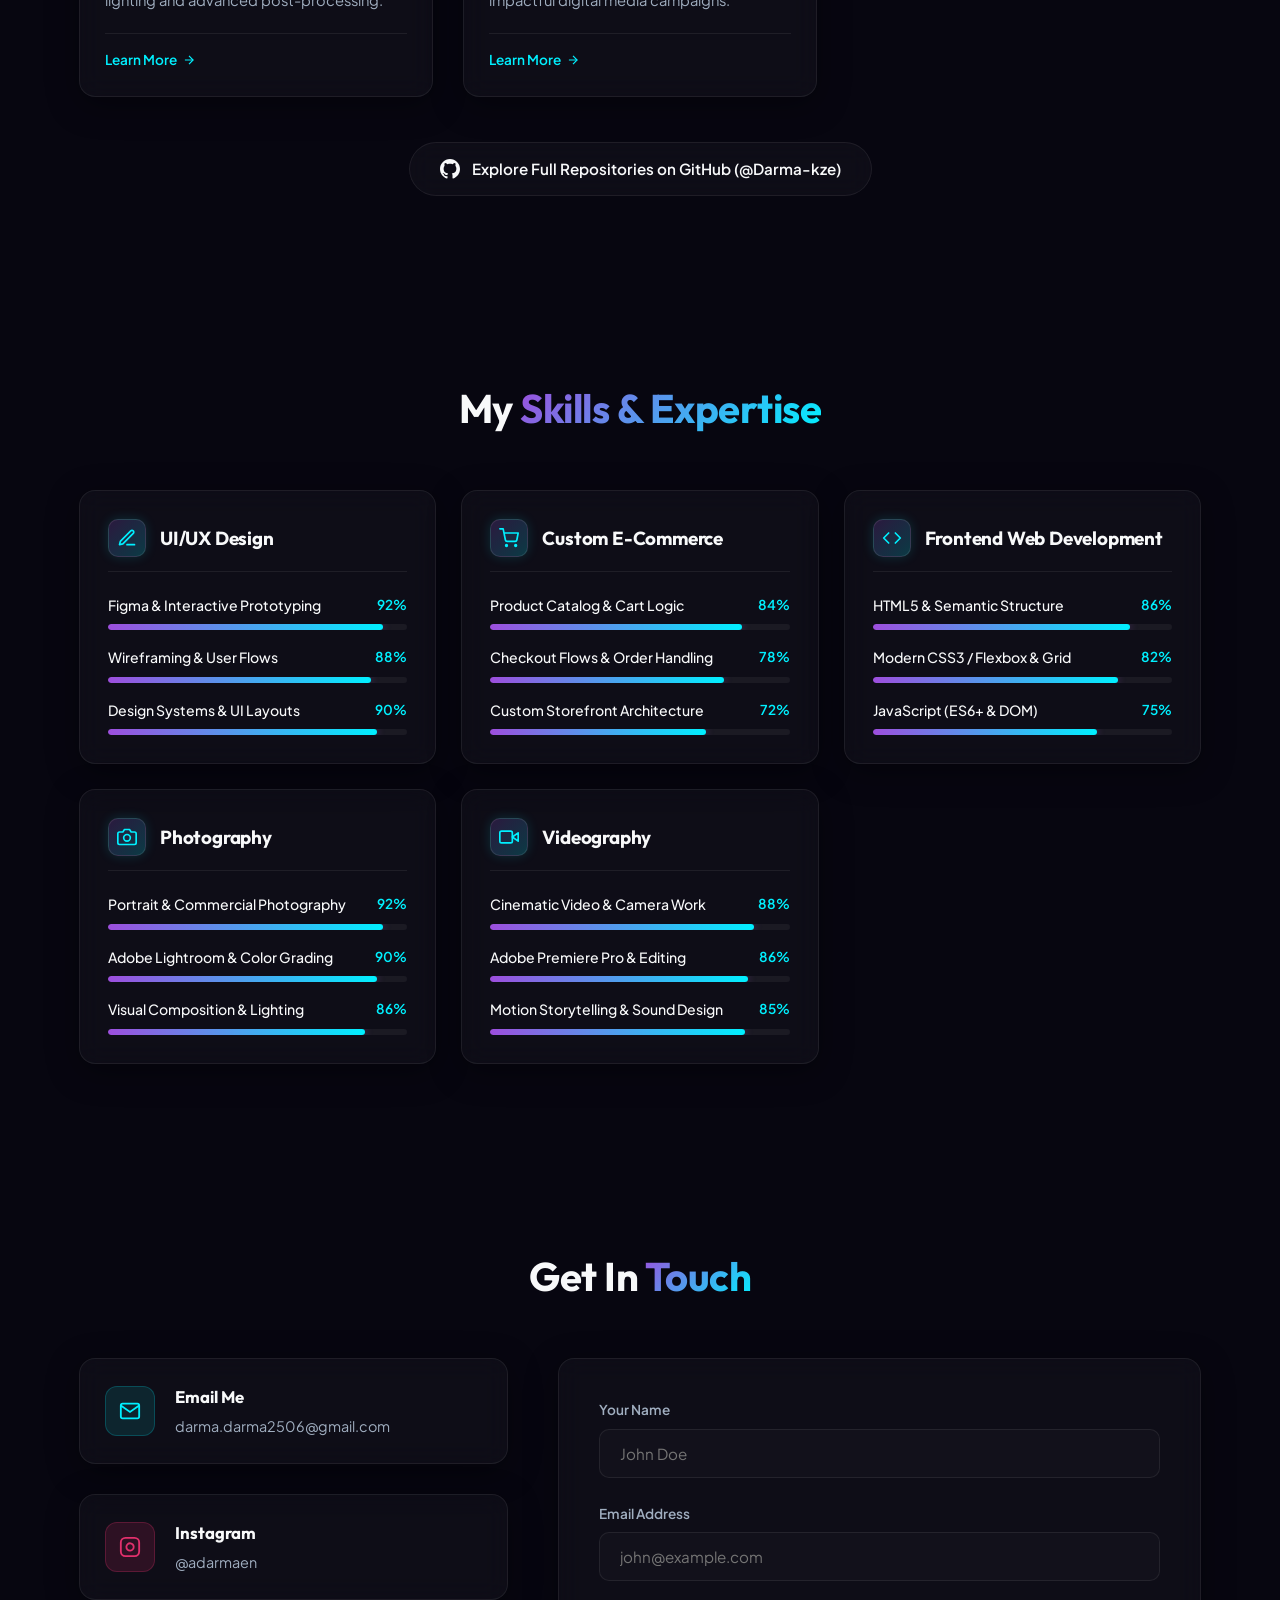
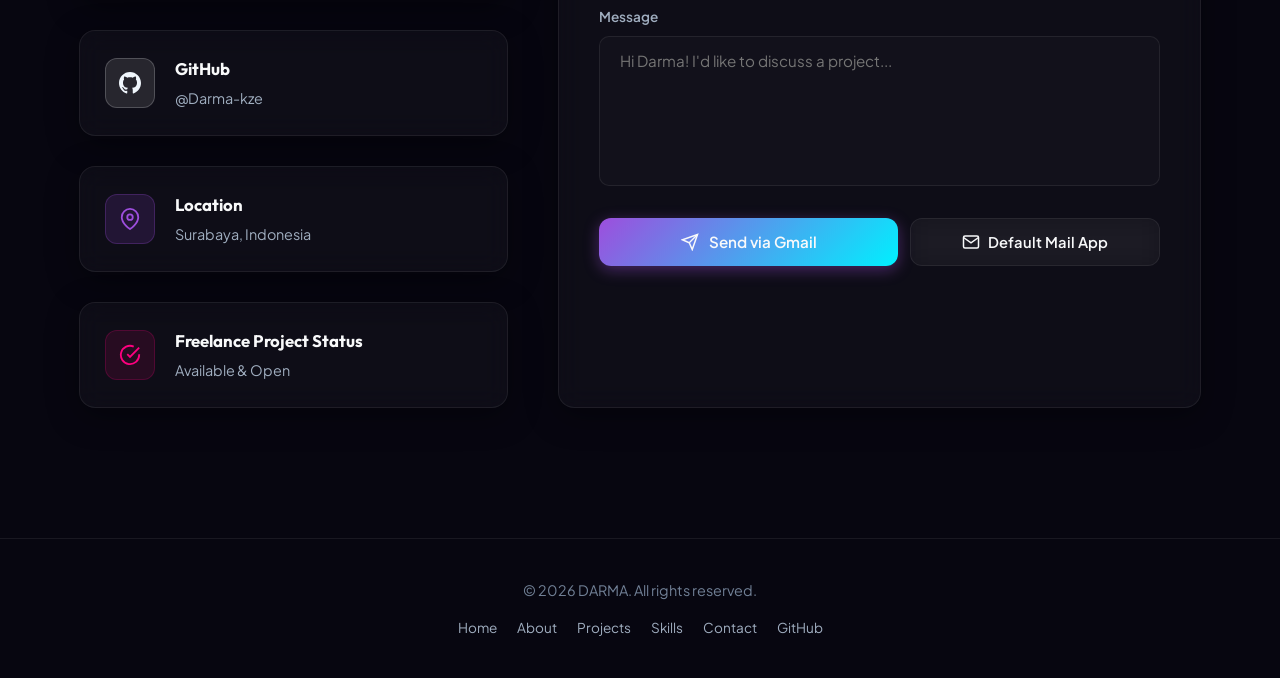
==== commit 735acde8: "Update1" ====
--- a/index.html
+++ b/index.html
@@ -885,27 +885,36 @@
             <form id="contact-form">
               <div class="form-group">
                 <label for="form-name">Your Name</label>
-                <input type="text" class="form-control" id="form-name" placeholder="John Doe" required>
+                <input type="text" class="form-control" id="form-name" name="name" placeholder="John Doe" required>
               </div>
 
               <div class="form-group">
                 <label for="form-email">Email Address</label>
-                <input type="email" class="form-control" id="form-email" placeholder="john@example.com" required>
+                <input type="email" class="form-control" id="form-email" name="email" placeholder="john@example.com" required>
               </div>
 
               <div class="form-group">
                 <label for="form-message">Message</label>
-                <textarea class="form-control" id="form-message" placeholder="Hi! I want to collaborate on..."
+                <textarea class="form-control" id="form-message" name="message" placeholder="Hi Darma! I'd like to discuss a project..."
                   required></textarea>
               </div>
 
-              <button type="submit" class="submit-btn" id="form-submit-btn">
-                <span>Send Message</span>
-                <svg width="18" height="18" viewBox="0 0 24 24" fill="none" stroke="currentColor" stroke-width="2">
-                  <line x1="22" y1="2" x2="11" y2="13"></line>
-                  <polygon points="22 2 15 22 11 13 2 9 22 2"></polygon>
-                </svg>
-              </button>
+              <div class="form-actions-grid">
+                <button type="submit" class="submit-btn" id="form-submit-btn">
+                  <svg width="18" height="18" viewBox="0 0 24 24" fill="none" stroke="currentColor" stroke-width="2">
+                    <line x1="22" y1="2" x2="11" y2="13"></line>
+                    <polygon points="22 2 15 22 11 13 2 9 22 2"></polygon>
+                  </svg>
+                  <span>Send via Gmail</span>
+                </button>
+                <button type="button" class="btn btn-secondary btn-alt-email" id="form-mailto-btn" title="Open with default email app">
+                  <svg width="18" height="18" viewBox="0 0 24 24" fill="none" stroke="currentColor" stroke-width="2">
+                    <path d="M4 4h16c1.1 0 2 .9 2 2v12c0 1.1-.9 2-2 2H4c-1.1 0-2-.9-2-2V6c0-1.1.9-2 2-2z"></path>
+                    <polyline points="22,6 12,13 2,6"></polyline>
+                  </svg>
+                  <span>Default Mail App</span>
+                </button>
+              </div>
 
               <div class="form-status" id="form-status"></div>
             </form>
--- a/styles.css
+++ b/styles.css
@@ -39,6 +39,7 @@
 
 html {
   scroll-behavior: smooth;
+  scroll-padding-top: 80px;
   font-size: 16px;
   background-color: var(--bg-dark);
 }
@@ -279,14 +280,29 @@
   display: none;
   cursor: pointer;
   flex-direction: column;
-  gap: 6px;
+  justify-content: center;
+  align-items: center;
+  width: 42px;
+  height: 42px;
+  gap: 5px;
+  border-radius: 10px;
+  background: rgba(255, 255, 255, 0.05);
+  border: 1px solid var(--border-color);
+  transition: var(--transition-fast);
+  z-index: 1002;
+}
+
+.menu-btn:hover, .menu-btn:active {
+  background: rgba(255, 255, 255, 0.1);
+  border-color: var(--secondary);
 }
 
 .menu-btn span {
   display: block;
-  width: 25px;
+  width: 22px;
   height: 2px;
   background-color: var(--text-primary);
+  border-radius: 2px;
   transition: var(--transition-fast);
 }
 
@@ -558,6 +574,7 @@
   position: relative;
   display: flex;
   justify-content: center;
+  width: 100%;
   height: 100%;
 }
 
@@ -766,6 +783,8 @@
   display: flex;
   flex-direction: column;
   gap: 2px;
+  flex: 1;
+  min-width: 0;
 }
 
 .exp-info h5 {
@@ -1246,10 +1265,16 @@
   resize: none;
 }
 
+.form-actions-grid {
+  display: grid;
+  grid-template-columns: 1.2fr 1fr;
+  gap: 12px;
+}
+
 .submit-btn {
   width: 100%;
-  padding: 14px 0;
-  border-radius: 10px;
+  padding: 14px 18px;
+  border-radius: 12px;
   font-weight: 600;
   cursor: pointer;
   display: flex;
@@ -1260,6 +1285,7 @@
   color: var(--text-primary);
   transition: var(--transition-smooth);
   box-shadow: 0 4px 15px var(--primary-glow);
+  font-size: 0.95rem;
 }
 
 .submit-btn:hover {
@@ -1267,27 +1293,62 @@
   box-shadow: 0 8px 25px var(--secondary-glow);
 }
 
-.submit-btn:disabled {
-  opacity: 0.7;
-  cursor: not-allowed;
-  transform: none;
+.btn-alt-email {
+  width: 100%;
+  padding: 14px 18px;
+  border-radius: 12px;
+  font-weight: 600;
+  display: flex;
+  align-items: center;
+  justify-content: center;
+  gap: 8px;
+  font-size: 0.92rem;
+}
+
+@media (max-width: 580px) {
+  .form-actions-grid {
+    grid-template-columns: 1fr;
+  }
 }
 
 .form-status {
-  margin-top: 15px;
-  font-size: 0.9rem;
+  margin-top: 18px;
+  font-size: 0.92rem;
+  line-height: 1.5;
   text-align: center;
   display: none;
+  border-radius: 12px;
+  padding: 12px 16px;
+  transition: var(--transition-smooth);
 }
 
 .form-status.success {
   display: block;
   color: #00ff88;
+  background: rgba(0, 255, 136, 0.08);
+  border: 1px solid rgba(0, 255, 136, 0.25);
+  box-shadow: 0 4px 20px rgba(0, 255, 136, 0.1);
+  animation: fadeInStatus 0.35s ease;
 }
 
 .form-status.error {
   display: block;
-  color: #ff3366;
+  color: #ff4d6d;
+  background: rgba(255, 77, 109, 0.08);
+  border: 1px solid rgba(255, 77, 109, 0.25);
+  box-shadow: 0 4px 20px rgba(255, 77, 109, 0.1);
+  animation: fadeInStatus 0.35s ease;
+}
+
+@keyframes fadeInStatus {
+  from {
+    opacity: 0;
+    transform: translateY(-6px);
+  }
+  to {
+    opacity: 1;
+    transform: translateY(0);
+  }
 }
 
 /* --- FOOTER --- */
@@ -1313,106 +1374,730 @@
 }
 
 /* --- RESPONSIVE MEDIA QUERIES --- */
-@media (max-width: 992px) {
+
+/* Tablet & Smaller Laptops (<= 1024px) */
+@media (max-width: 1024px) {
   .hero-content h1 {
-    font-size: 3rem;
-  }
+    font-size: clamp(2.6rem, 5vw, 3.4rem);
+  }
+  
   .about-wrapper {
     grid-template-columns: 1fr;
     gap: 40px;
   }
+  
   .about-img-wrapper {
     order: -1;
-  }
+    width: 100%;
+  }
+  
+  .about-card {
+    max-width: 500px;
+    margin: 0 auto;
+    width: 100%;
+  }
+  
   .skills-grid {
     grid-template-columns: repeat(2, 1fr);
   }
+  
   .contact-wrapper {
     grid-template-columns: 1fr;
-  }
-}
-
+    gap: 35px;
+  }
+
+  .project-detail-layout {
+    grid-template-columns: 1fr;
+    gap: 35px;
+  }
+
+  .project-sidebar {
+    position: static;
+  }
+}
+
+/* Tablet Portrait & Mobile Devices (<= 768px) */
 @media (max-width: 768px) {
+  html {
+    scroll-padding-top: 70px;
+  }
+
+  /* Body and Container */
+  body.menu-open {
+    overflow: hidden;
+    height: 100vh;
+  }
+
+  .container {
+    width: 100%;
+    padding: 0 20px;
+  }
+
   section {
-    padding: 80px 0 60px 0;
-  }
+    padding: 70px 0 50px 0;
+  }
+
   .section-title {
-    font-size: 2rem;
-  }
+    font-size: 2.1rem;
+    margin-bottom: 35px;
+  }
+
+  /* Header & Mobile Drawer Navigation */
+  header .container {
+    height: 70px;
+  }
+
+  .logo {
+    font-size: 1.4rem;
+  }
+
+  .menu-btn {
+    display: flex;
+  }
+
+  nav {
+    position: fixed;
+    top: 70px;
+    left: 0;
+    width: 100%;
+    height: 0;
+    visibility: hidden;
+    opacity: 0;
+    overflow-y: auto;
+    -webkit-overflow-scrolling: touch;
+    background: rgba(7, 6, 16, 0.97);
+    backdrop-filter: blur(20px);
+    -webkit-backdrop-filter: blur(20px);
+    border-bottom: 1px solid var(--border-color);
+    box-shadow: 0 15px 35px rgba(0, 0, 0, 0.5);
+    transition: height 0.35s cubic-bezier(0.16, 1, 0.3, 1), opacity 0.3s ease, visibility 0.3s ease;
+    display: flex;
+    flex-direction: column;
+    justify-content: flex-start;
+    align-items: center;
+    padding: 0;
+    z-index: 999;
+  }
+
+  nav.active {
+    height: calc(100vh - 70px);
+    height: calc(100dvh - 70px);
+    visibility: visible;
+    opacity: 1;
+    padding: 30px 20px 40px 20px;
+  }
+
+  nav ul {
+    flex-direction: column;
+    align-items: stretch;
+    width: 100%;
+    max-width: 320px;
+    gap: 12px;
+    margin: auto 0;
+  }
+
+  nav a {
+    display: flex;
+    align-items: center;
+    justify-content: center;
+    font-size: 1.1rem;
+    font-weight: 600;
+    padding: 13px 20px;
+    border-radius: 14px;
+    color: var(--text-secondary);
+    background: rgba(255, 255, 255, 0.03);
+    border: 1px solid rgba(255, 255, 255, 0.06);
+    transition: var(--transition-fast);
+  }
+
+  nav a:hover, nav a.active {
+    color: var(--text-primary);
+    background: rgba(157, 78, 221, 0.15);
+    border-color: var(--primary);
+    box-shadow: 0 0 15px var(--primary-glow);
+    transform: translateY(-2px);
+  }
+
+  nav a::after {
+    display: none;
+  }
+
+  .menu-btn.active span:nth-child(1) {
+    transform: rotate(45deg) translate(5px, 5px);
+    background-color: var(--secondary);
+  }
+
+  .menu-btn.active span:nth-child(2) {
+    opacity: 0;
+    transform: scaleX(0);
+  }
+
+  .menu-btn.active span:nth-child(3) {
+    transform: rotate(-45deg) translate(5px, -5px);
+    background-color: var(--secondary);
+  }
+
+  /* Hero Section */
+  .hero {
+    min-height: auto;
+    padding: 110px 0 60px 0;
+  }
+
   .hero-wrapper {
     grid-template-columns: 1fr;
     text-align: center;
-    gap: 30px;
-  }
+    gap: 25px;
+  }
+
   .hero-tag {
     align-self: center;
-  }
+    font-size: 0.8rem;
+    padding: 5px 14px;
+  }
+
+  .hero-content h1 {
+    font-size: clamp(2.1rem, 7vw, 2.9rem);
+    letter-spacing: -0.8px;
+  }
+
   .hero-content p {
+    font-size: 1.02rem;
     margin: 0 auto;
-  }
+    max-width: 520px;
+  }
+
+  .typing-wrapper {
+    justify-content: center;
+    flex-wrap: wrap;
+    font-size: 1.05rem;
+  }
+
   .hero-btns {
     justify-content: center;
-  }
+    flex-wrap: wrap;
+    gap: 14px;
+  }
+
   .hero-art {
-    display: none; /* Hide interactive floating art on small mobile devices to prevent clutter */
-  }
+    display: none; /* Hidden to keep clean focus on hero content on phones */
+  }
+
+  /* About Section */
+  .about-wrapper {
+    gap: 30px;
+  }
+
+  .about-card {
+    padding: 30px 20px;
+    max-width: 100%;
+    width: 100%;
+    border-radius: 20px;
+  }
+
+  .about-card h3 {
+    font-size: 1.35rem;
+  }
+
+  .card-experience {
+    width: 100%;
+  }
+
+  .exp-item {
+    padding: 10px 14px;
+  }
+
+  .about-bio {
+    font-size: 0.98rem;
+    text-align: center;
+  }
+
+  .about-pillars {
+    grid-template-columns: 1fr;
+    gap: 14px;
+  }
+
+  .about-stats {
+    grid-template-columns: repeat(3, 1fr);
+    gap: 12px;
+  }
+
+  .stat-item {
+    padding: 16px 8px;
+  }
+
+  .stat-item h4 {
+    font-size: 1.8rem;
+  }
+
+  .stat-item p {
+    font-size: 0.78rem;
+  }
+
+  /* Projects Section */
+  .projects-filter {
+    gap: 10px;
+    margin-bottom: 30px;
+  }
+
+  .filter-btn {
+    padding: 7px 16px;
+    font-size: 0.84rem;
+  }
+
+  .projects-grid {
+    grid-template-columns: 1fr;
+    gap: 24px;
+  }
+
+  .project-img-wrapper {
+    height: 190px;
+  }
+
+  .project-content {
+    padding: 20px;
+  }
+
+  .project-content h3 {
+    font-size: 1.2rem;
+  }
+
+  .project-content p {
+    font-size: 0.88rem;
+  }
+
+  /* Skills Section */
   .skills-grid {
     grid-template-columns: 1fr;
-  }
-
-  .about-pillars {
+    gap: 20px;
+  }
+
+  .skill-category {
+    padding: 22px 18px;
+  }
+
+  /* Contact Section */
+  .contact-card {
+    padding: 20px;
+  }
+
+  .contact-form-panel {
+    padding: 30px 20px;
+  }
+
+  .form-control {
+    font-size: 16px; /* Prevents auto-zoom on mobile iOS */
+  }
+
+  /* Project Detail Pages */
+  .project-detail-page {
+    padding-top: 90px;
+    padding-bottom: 60px;
+  }
+
+  .breadcrumb-wrap {
+    flex-direction: column;
+    align-items: stretch;
+    gap: 12px;
+  }
+
+  .back-btn {
+    justify-content: center;
+    width: 100%;
+  }
+
+  .project-hero-title {
+    font-size: clamp(1.8rem, 6vw, 2.5rem);
+  }
+
+  .project-hero-subtitle {
+    font-size: 1rem;
+    margin-bottom: 25px;
+  }
+
+  .project-meta-grid {
+    grid-template-columns: repeat(2, 1fr);
+    gap: 14px;
+    padding: 18px 16px;
+  }
+
+  .project-hero-img-box {
+    border-radius: 18px;
+    margin-bottom: 35px;
+  }
+
+  .project-hero-img-box img {
+    max-height: 380px;
+  }
+
+  .detail-section-block {
+    padding: 25px 20px;
+    border-radius: 20px;
+  }
+
+  .detail-section-block h3 {
+    font-size: 1.35rem;
+  }
+
+  .detail-feature-grid {
     grid-template-columns: 1fr;
+    gap: 15px;
+  }
+
+  .process-step-card {
+    padding: 16px;
+    gap: 14px;
+  }
+
+  .process-step-num {
+    width: 38px;
+    height: 38px;
+    font-size: 0.95rem;
+  }
+
+  .sidebar-card {
+    padding: 22px 18px;
+  }
+
+  .project-pagination-wrap {
+    grid-template-columns: 1fr;
+    gap: 16px;
+    margin-top: 40px;
+    padding-top: 30px;
+  }
+
+  .pagination-btn-card.next {
+    text-align: left;
+    align-items: flex-start;
+  }
+
+  .project-detail-cta {
+    padding: 35px 20px;
+    border-radius: 20px;
+    margin-top: 40px;
+  }
+
+  .project-detail-cta h3 {
+    font-size: 1.6rem;
+  }
+
+  .project-detail-cta p {
+    font-size: 0.95rem;
+  }
+
+  .video-play-btn-pulse {
+    width: 62px;
+    height: 62px;
+  }
+
+  .video-play-btn-pulse svg {
+    width: 26px;
+    height: 26px;
+  }
+
+  .video-play-text {
+    font-size: 0.9rem;
+    padding: 6px 14px;
+  }
+
+  .figma-hero-badge, .github-hero-badge {
+    font-size: 0.88rem;
+    padding: 10px 18px;
+  }
+}
+
+/* Small Smart Phones (<= 480px) */
+@media (max-width: 480px) {
+  html {
+    scroll-padding-top: 65px;
+  }
+
+  .container {
+    padding: 0 16px;
+  }
+
+  section {
+    padding: 55px 0 35px 0;
+  }
+
+  .section-title {
+    font-size: 1.75rem;
+    margin-bottom: 25px;
+  }
+
+  /* Header */
+  header .container {
+    height: 65px;
+  }
+
+  .logo {
+    font-size: 1.25rem;
+  }
+
+  nav {
+    top: 65px;
+  }
+
+  nav.active {
+    height: calc(100vh - 65px);
+    height: calc(100dvh - 65px);
+    padding: 25px 16px 35px 16px;
+  }
+
+  /* Hero */
+  .hero {
+    padding: 95px 0 45px 0;
+  }
+
+  .hero-tag {
+    font-size: 0.75rem;
+    padding: 4px 12px;
+  }
+
+  .hero-content h1 {
+    font-size: clamp(1.75rem, 8vw, 2.3rem);
+    letter-spacing: -0.5px;
+  }
+
+  .hero-content p {
+    font-size: 0.92rem;
+    line-height: 1.55;
+  }
+
+  .typing-wrapper {
+    font-size: 0.92rem;
+  }
+
+  .hero-btns {
+    flex-direction: column;
+    width: 100%;
+    gap: 10px;
+  }
+
+  .btn {
+    width: 100%;
+    padding: 12px 18px;
+    font-size: 0.9rem;
+  }
+
+  /* About */
+  .about-card {
+    padding: 22px 14px;
+    border-radius: 18px;
+  }
+
+  .about-card h3 {
+    font-size: 1.18rem;
+  }
+
+  .profile-img-container {
+    width: 100px;
+    height: 100px;
+    margin-bottom: 12px;
+  }
+
+  .card-experience {
+    margin-top: 16px;
+    padding-top: 14px;
+  }
+
+  .exp-title {
+    font-size: 0.72rem;
+    margin-bottom: 8px;
+  }
+
+  .exp-item {
+    padding: 8px 10px;
+    gap: 10px;
+    border-radius: 12px;
+  }
+
+  .exp-logo {
+    width: 32px;
+    height: 32px;
+  }
+
+  .exp-info h5 {
+    font-size: 0.82rem;
+  }
+
+  .exp-role {
+    font-size: 0.7rem;
+  }
+
+  .pillar-card {
+    padding: 14px 14px;
   }
 
   .about-stats {
+    grid-template-columns: repeat(3, 1fr);
+    gap: 8px;
+  }
+
+  .stat-item {
+    padding: 12px 4px;
+  }
+
+  .stat-item h4 {
+    font-size: 1.45rem;
+  }
+
+  .stat-item p {
+    font-size: 0.72rem;
+  }
+
+  /* Projects Filter */
+  .projects-filter {
+    gap: 6px;
+  }
+
+  .filter-btn {
+    padding: 6px 12px;
+    font-size: 0.78rem;
+  }
+
+  .project-content {
+    padding: 16px;
+  }
+
+  /* Skills */
+  .skill-category {
+    padding: 18px 14px;
+  }
+
+  .skill-category-header {
+    margin-bottom: 16px;
+    padding-bottom: 10px;
+  }
+
+  .skill-info {
+    font-size: 0.82rem;
+  }
+
+  /* Contact */
+  .contact-card {
+    padding: 16px 14px;
     gap: 12px;
   }
-  
-  /* Mobile Menu navigation toggles */
-  .menu-btn {
-    display: flex;
-  }
-  
-  nav {
-    position: fixed;
-    top: 80px;
-    left: 0;
-    width: 100%;
-    height: 0;
-    overflow: hidden;
-    background: rgba(7, 6, 16, 0.95);
-    backdrop-filter: var(--glass-blur);
-    -webkit-backdrop-filter: var(--glass-blur);
-    border-bottom: 0px solid var(--border-color);
-    transition: var(--transition-smooth);
-  }
-  
-  nav.active {
-    height: calc(100vh - 80px);
-    border-bottom: 1px solid var(--border-color);
-  }
-  
-  nav ul {
-    flex-direction: column;
-    align-items: center;
-    padding-top: 50px;
-    gap: 40px;
-  }
-  
-  nav a {
-    font-size: 1.25rem;
-  }
-  
-  .menu-btn.active span:nth-child(1) {
-    transform: rotate(45deg) translate(6px, 6px);
-  }
-  
-  .menu-btn.active span:nth-child(2) {
-    opacity: 0;
-  }
-  
-  .menu-btn.active span:nth-child(3) {
-    transform: rotate(-45deg) translate(5px, -5px);
+
+  .contact-icon {
+    width: 42px;
+    height: 42px;
+  }
+
+  .contact-details h4 {
+    font-size: 0.95rem;
+  }
+
+  .contact-details p {
+    font-size: 0.82rem;
+  }
+
+  .contact-form-panel {
+    padding: 22px 14px;
+  }
+
+  .form-group {
+    margin-bottom: 18px;
+  }
+
+  .form-group label {
+    font-size: 0.8rem;
+    margin-bottom: 6px;
+  }
+
+  .form-control {
+    padding: 12px 14px;
+    font-size: 16px;
+  }
+
+  textarea.form-control {
+    height: 120px;
+  }
+
+  .submit-btn {
+    padding: 12px 16px;
+    font-size: 0.9rem;
+  }
+
+  /* Footer */
+  footer {
+    padding: 30px 0 20px 0;
+    margin-top: 35px;
+  }
+
+  .footer-links {
+    flex-wrap: wrap;
+    gap: 10px 16px;
+  }
+
+  /* Project Details on Small Mobile */
+  .project-hero-badge {
+    font-size: 0.75rem;
+    padding: 5px 12px;
+  }
+
+  .project-meta-grid {
+    grid-template-columns: 1fr;
+    gap: 10px;
+  }
+
+  .detail-section-block {
+    padding: 20px 14px;
+  }
+
+  .detail-section-block h3 {
+    font-size: 1.18rem;
+  }
+
+  .detail-section-block p {
+    font-size: 0.92rem;
+  }
+
+  .metrics-grid {
+    grid-template-columns: 1fr;
+  }
+
+  .project-detail-cta {
+    padding: 28px 14px;
+  }
+
+  .project-detail-cta h3 {
+    font-size: 1.35rem;
+  }
+
+  .video-play-btn-pulse {
+    width: 52px;
+    height: 52px;
+  }
+
+  .video-play-btn-pulse svg {
+    width: 22px;
+    height: 22px;
+  }
+}
+
+/* Extra Small Devices (<= 360px) */
+@media (max-width: 360px) {
+  .container {
+    padding: 0 12px;
+  }
+
+  .logo {
+    font-size: 1.15rem;
+  }
+
+  .hero-content h1 {
+    font-size: 1.65rem;
+  }
+
+  .about-stats {
+    grid-template-columns: 1fr;
+    gap: 8px;
+  }
+
+  .filter-btn {
+    padding: 5px 10px;
+    font-size: 0.74rem;
   }
 }
 
@@ -2162,18 +2847,3 @@
   font-size: 1.05rem;
 }
 
-@media (max-width: 900px) {
-  .project-detail-layout {
-    grid-template-columns: 1fr;
-  }
-  .project-sidebar {
-    position: static;
-  }
-  .project-pagination-wrap {
-    grid-template-columns: 1fr;
-  }
-  .pagination-btn-card.next {
-    text-align: left;
-    align-items: flex-start;
-  }
-}
